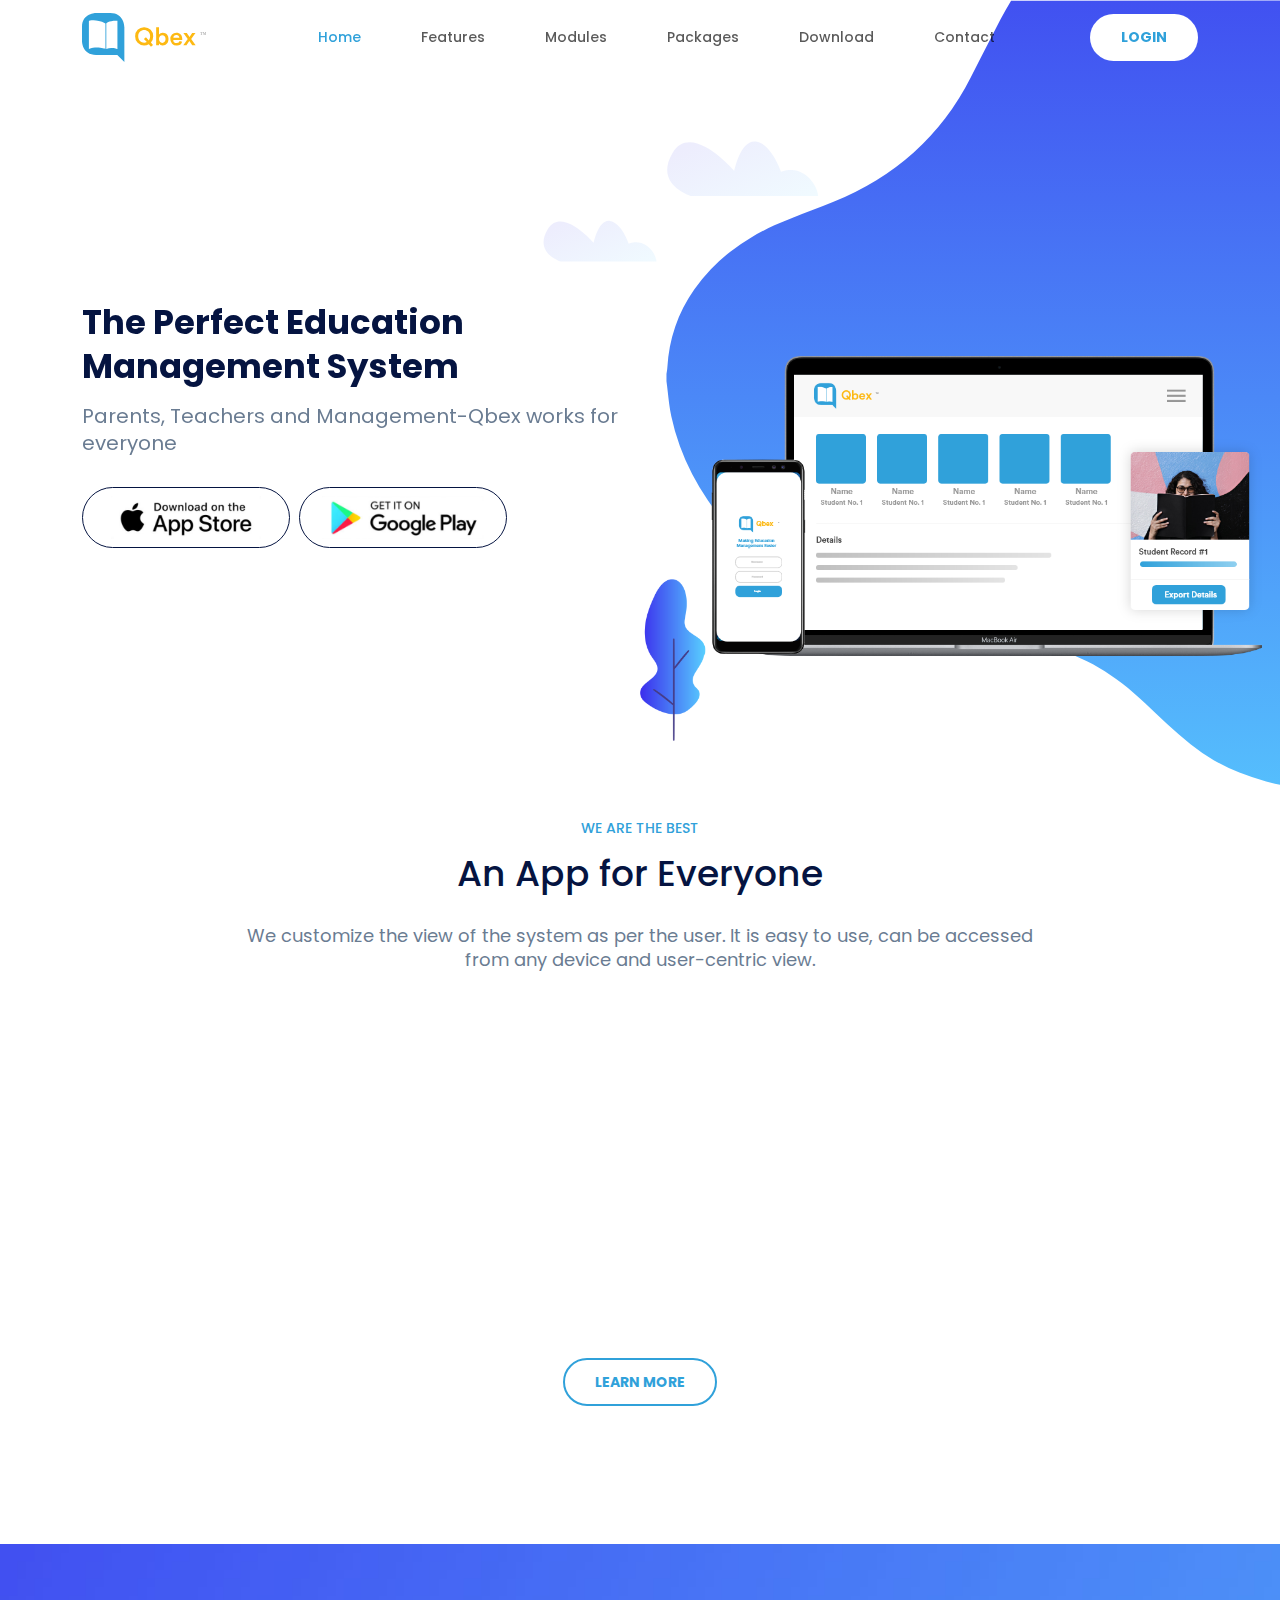
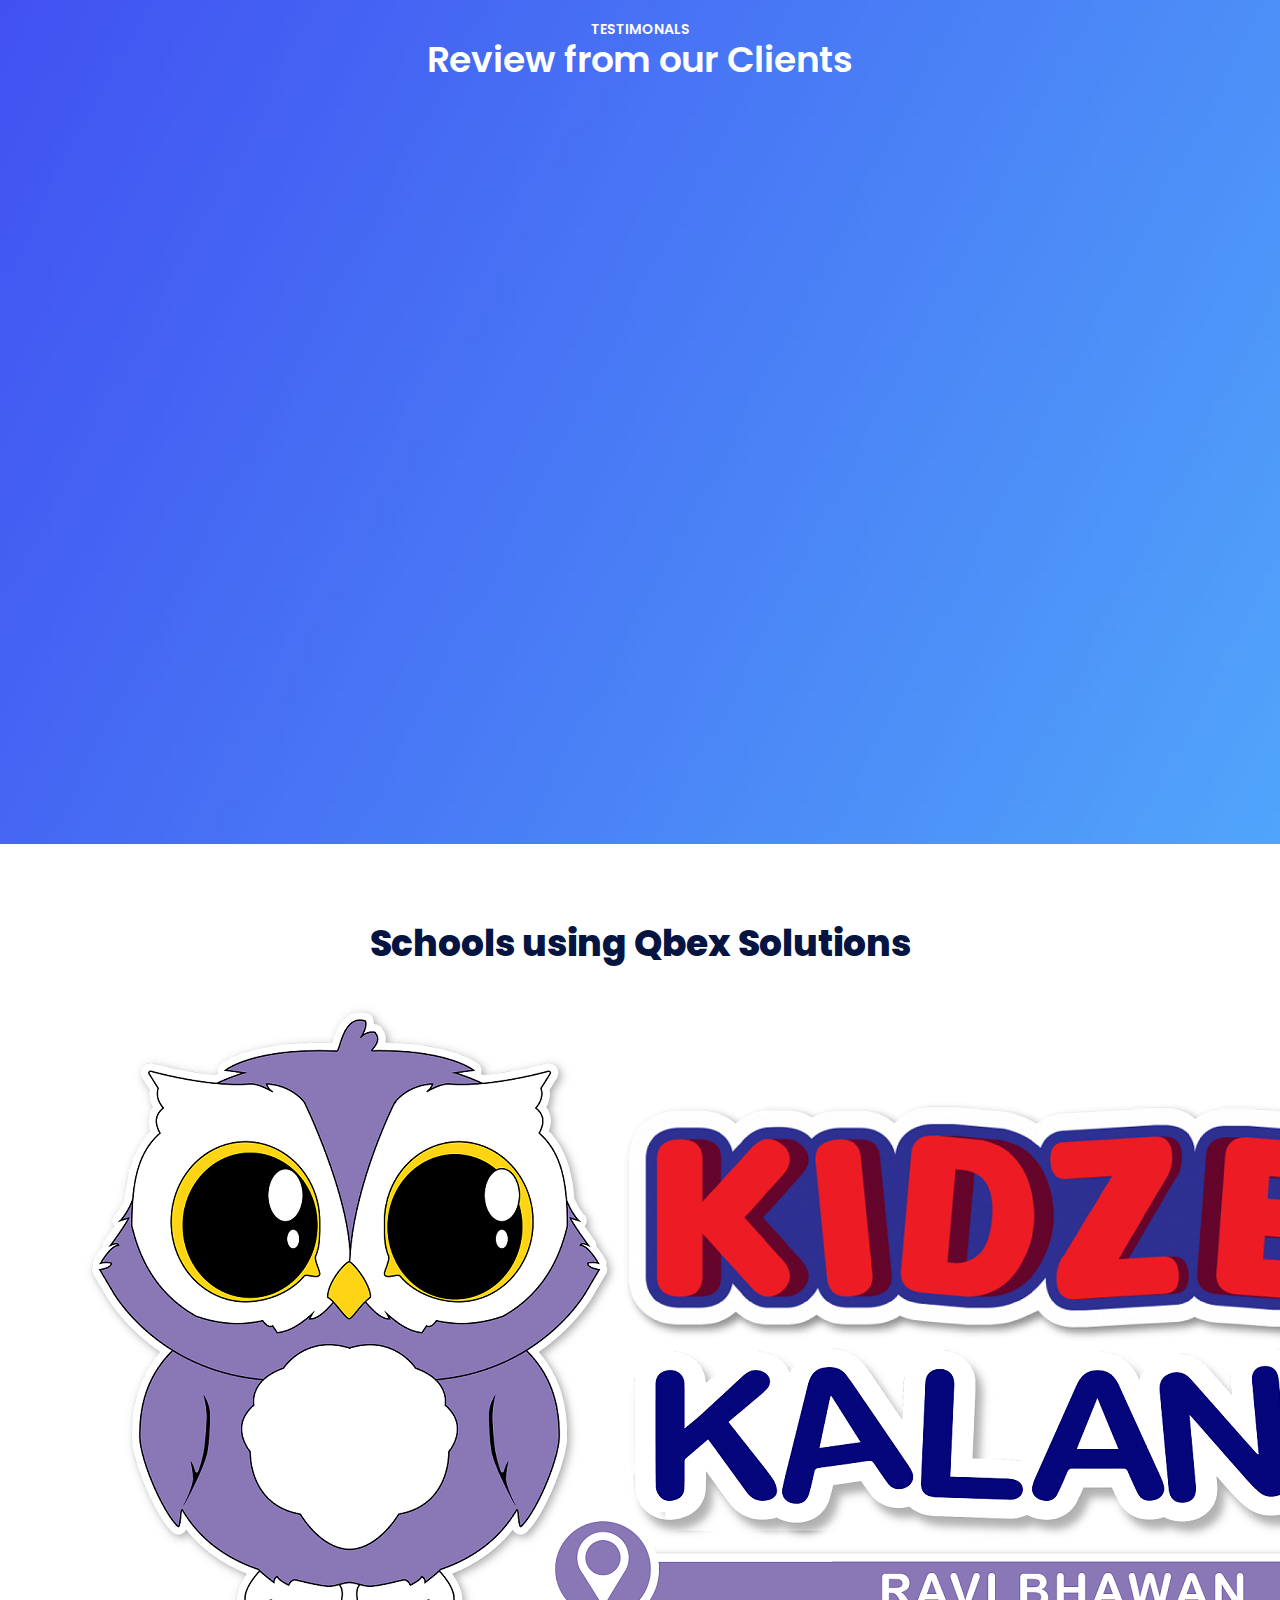
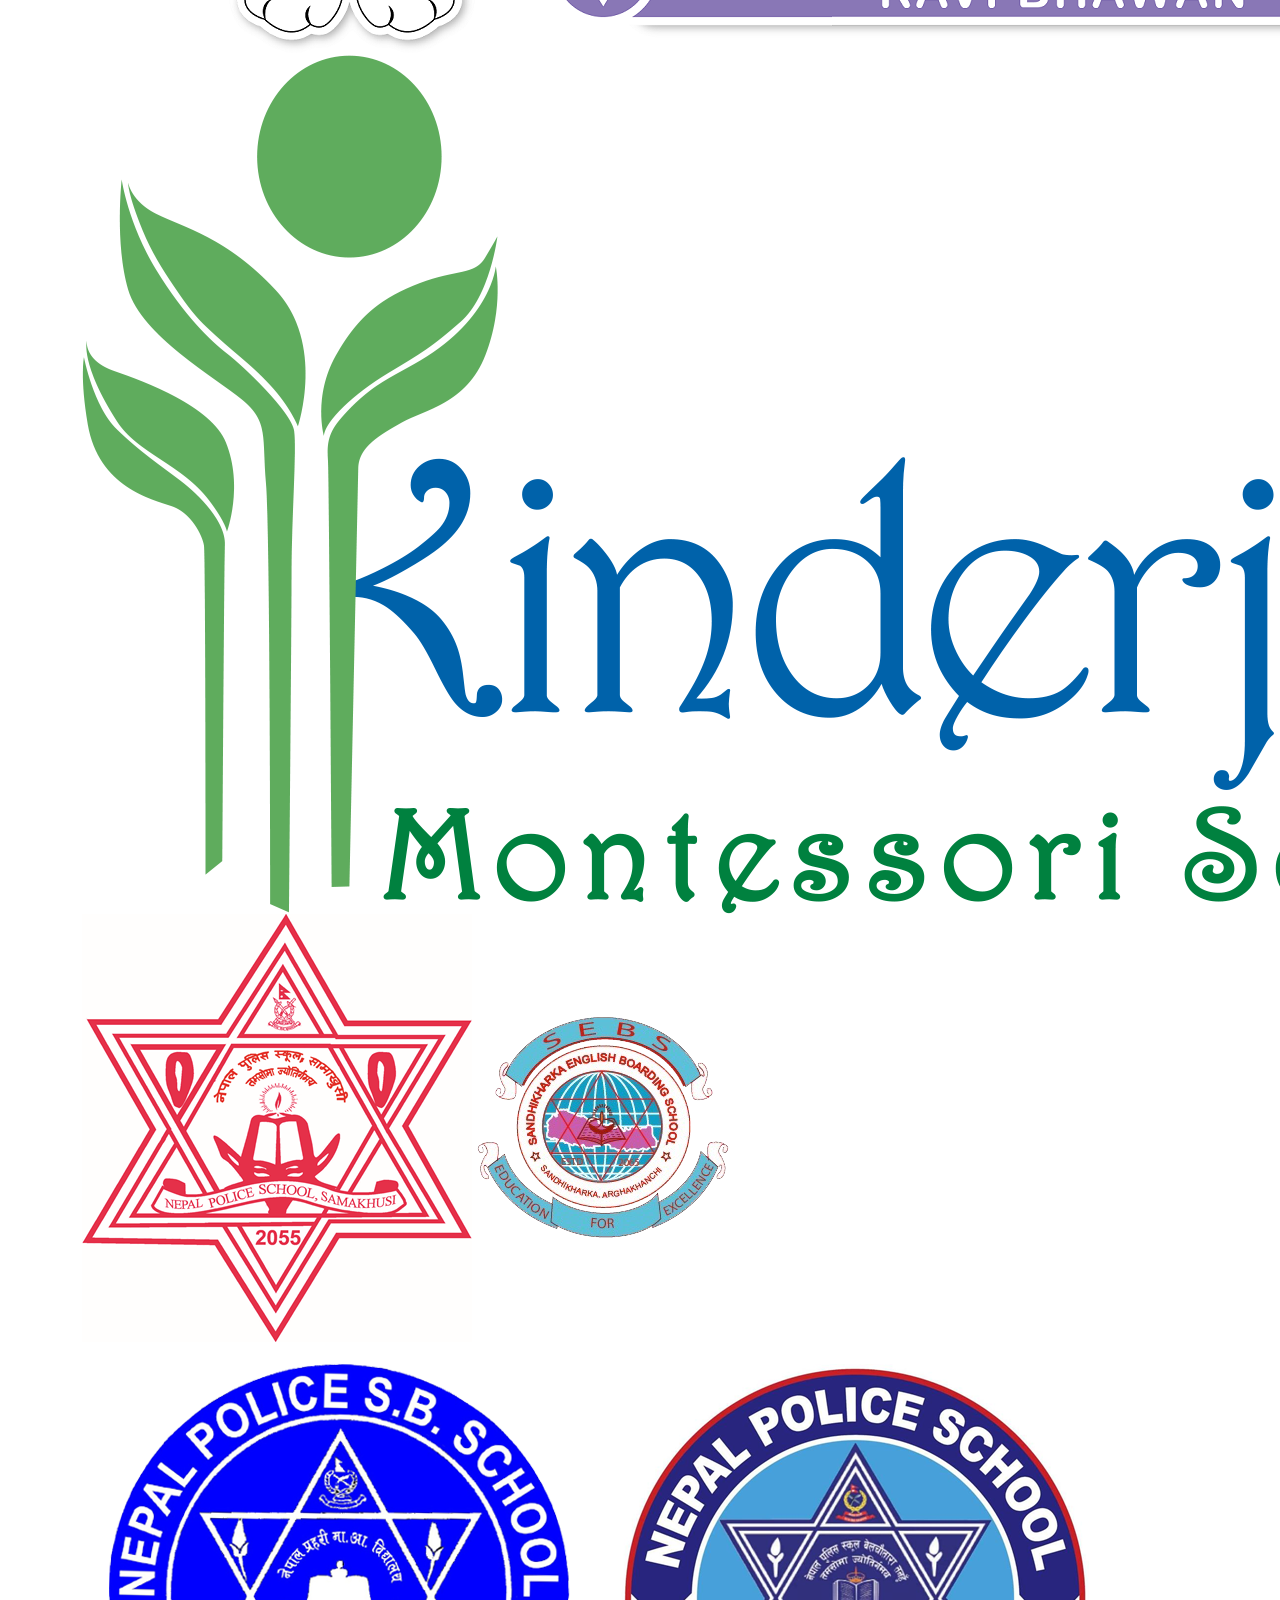
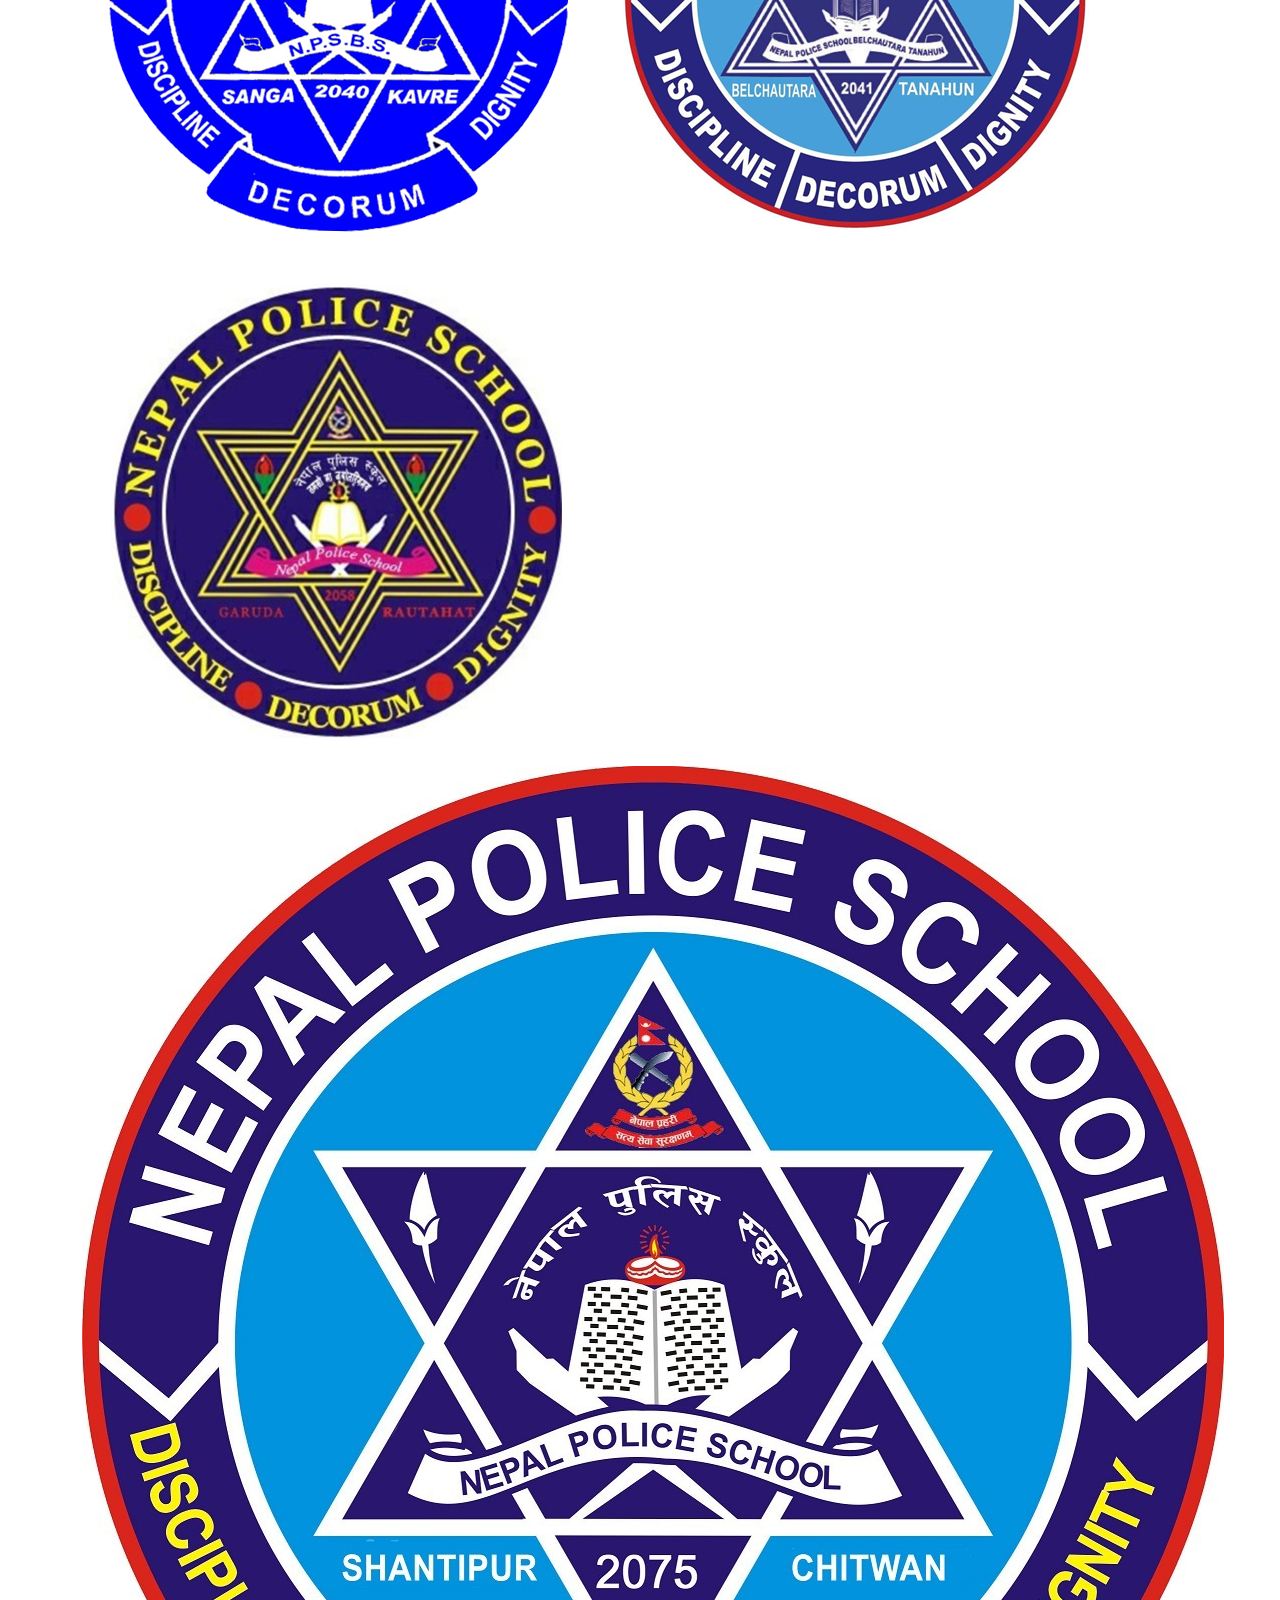
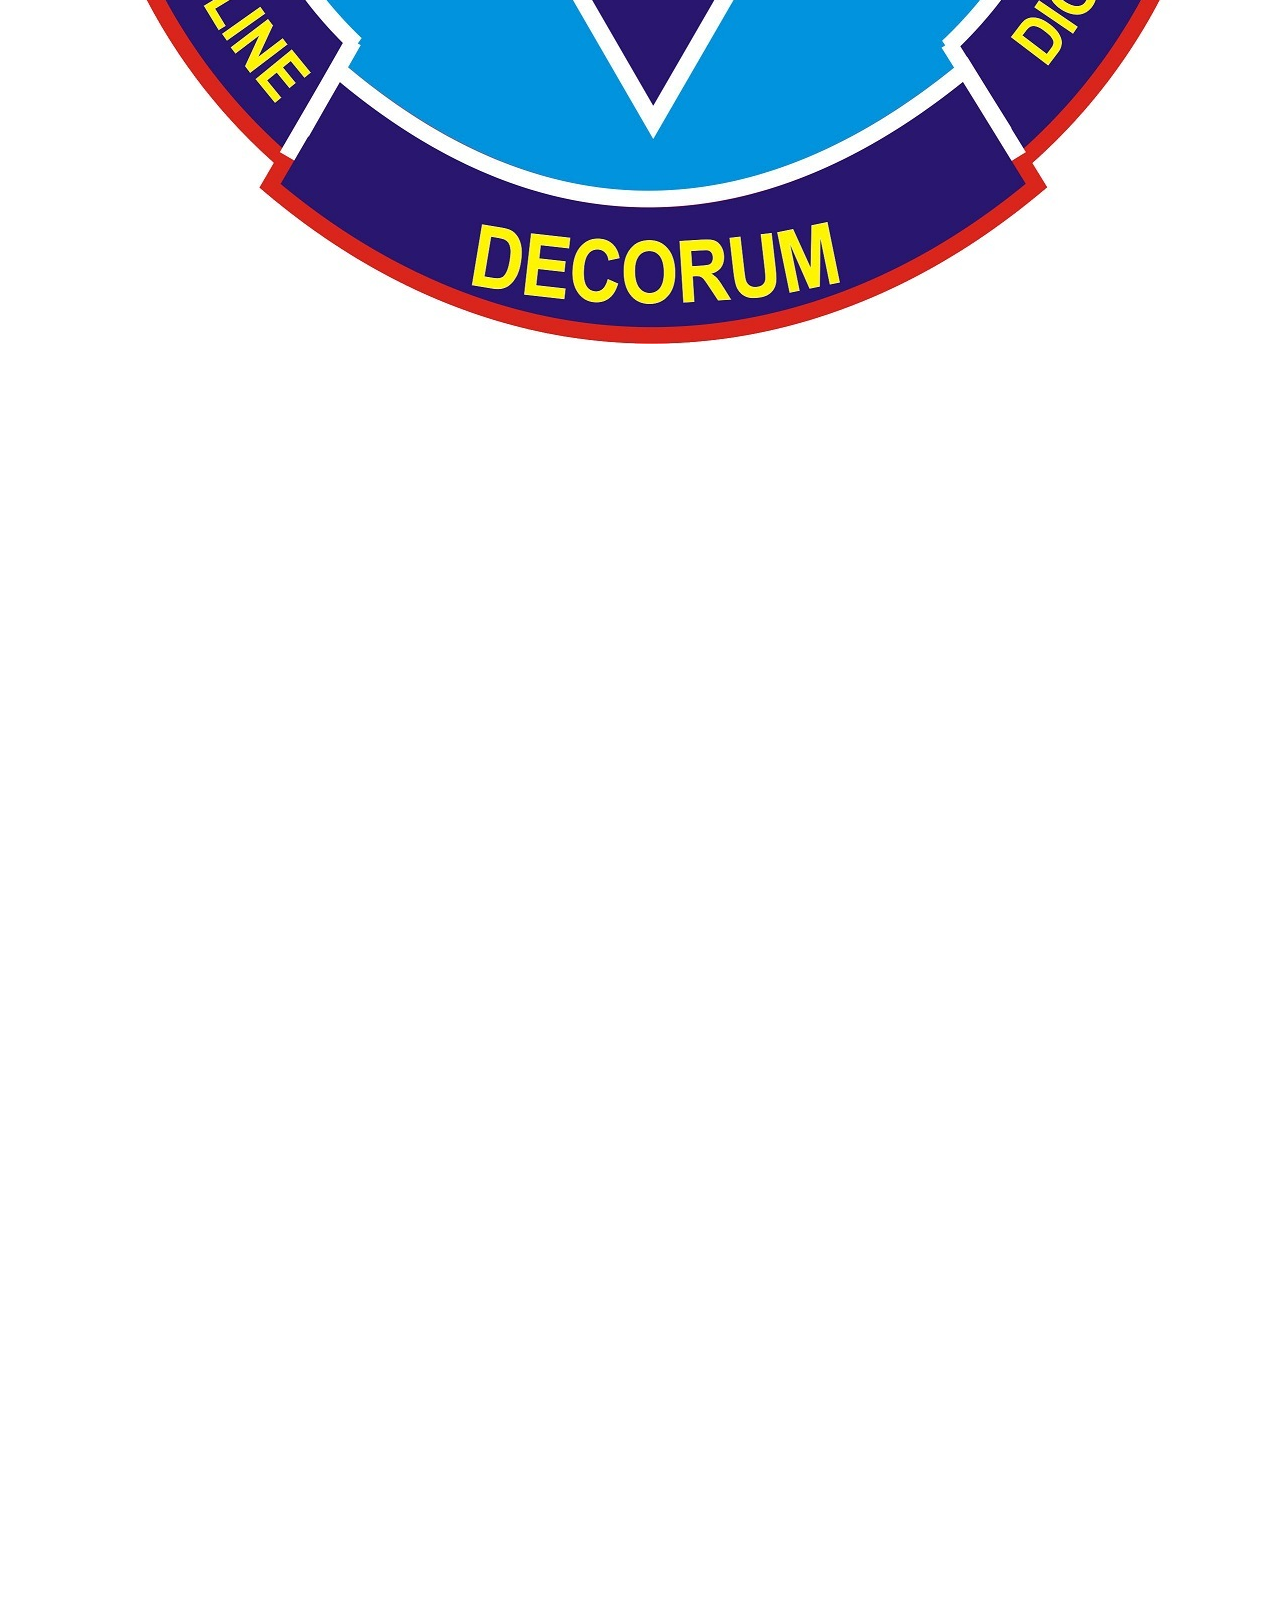
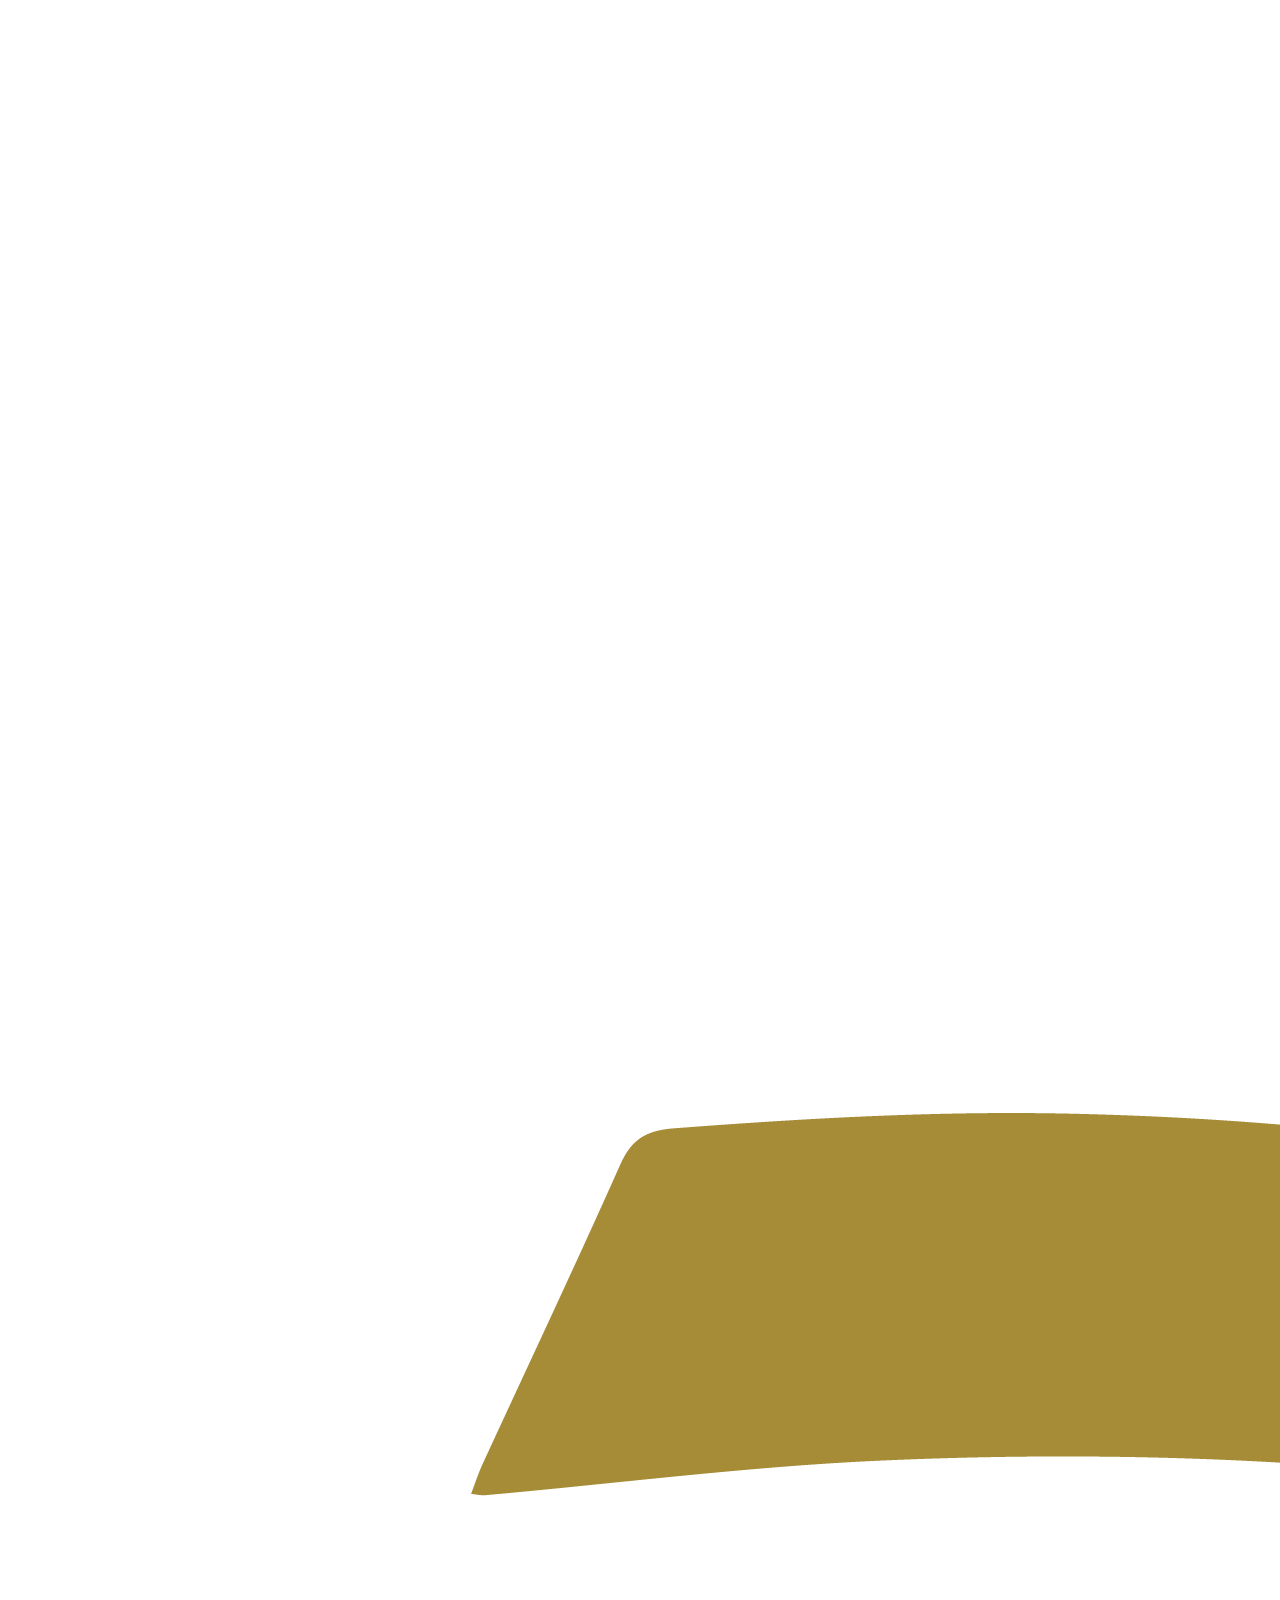
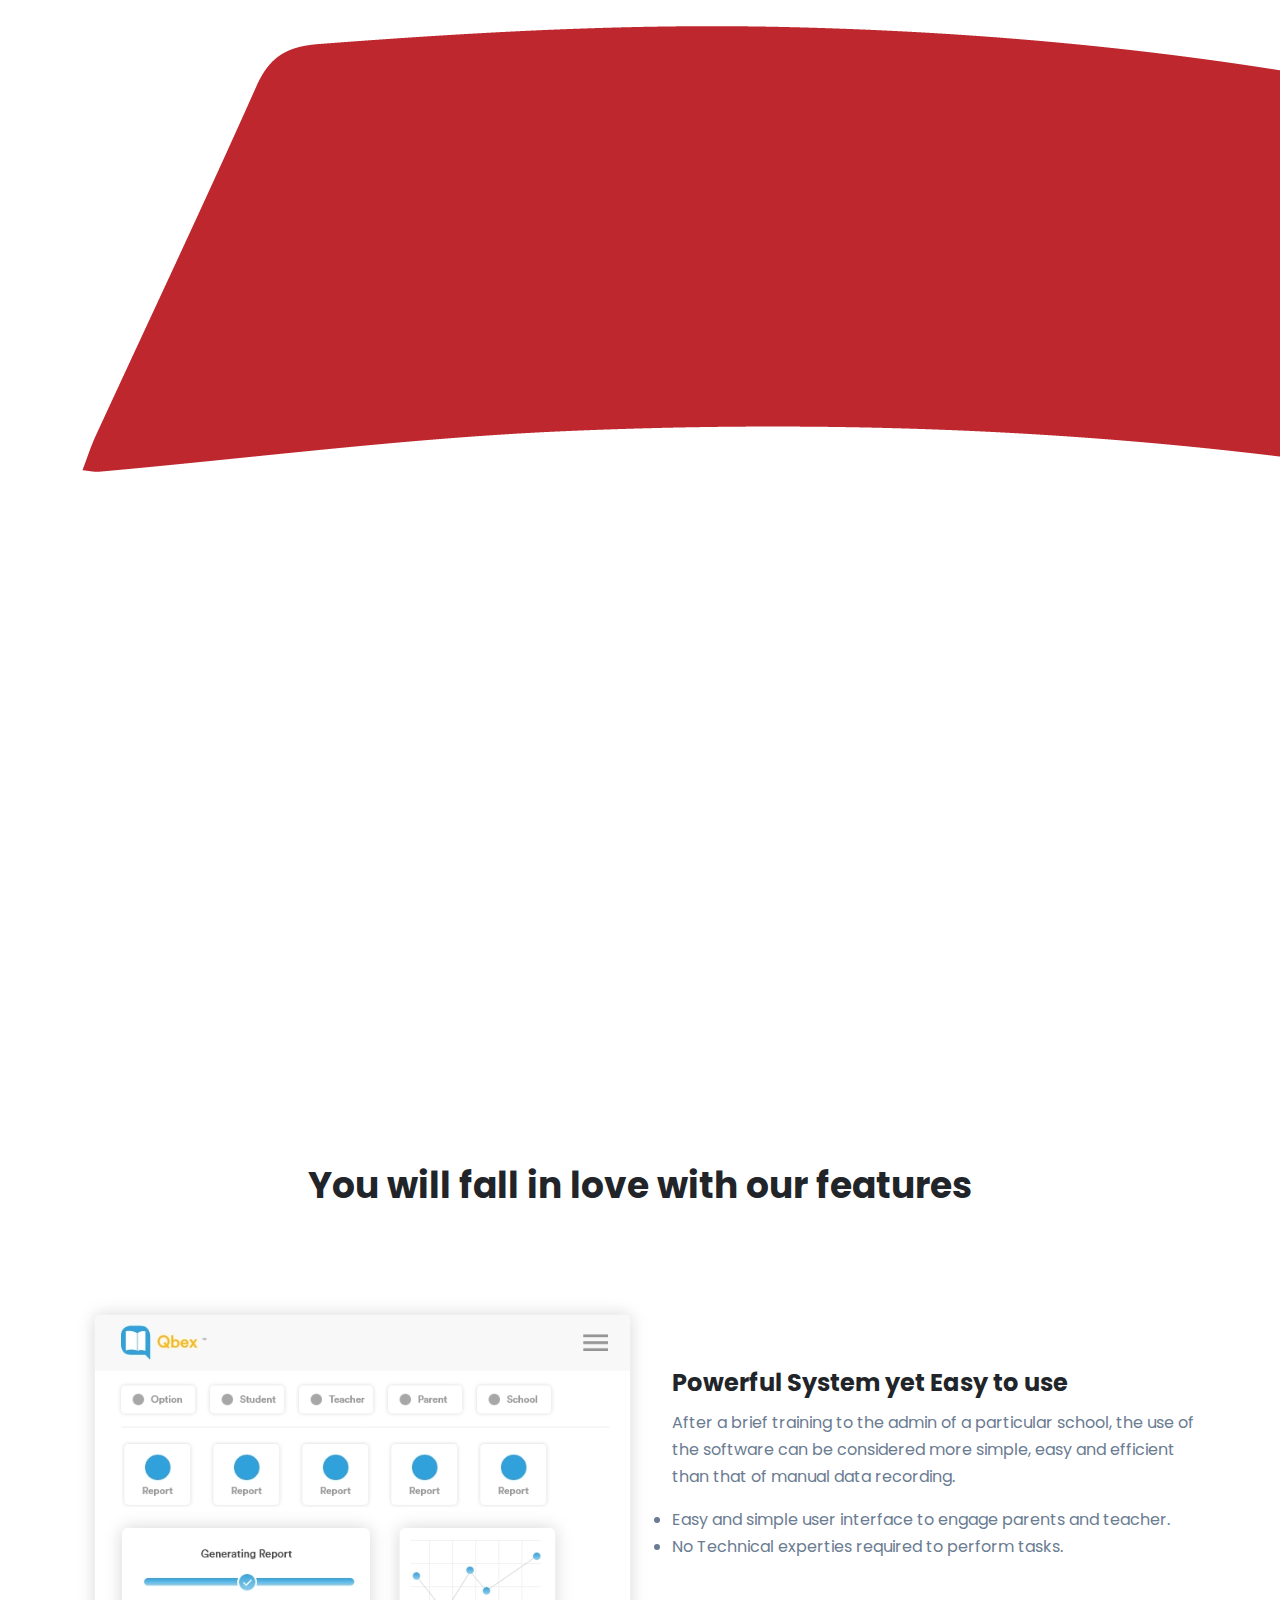
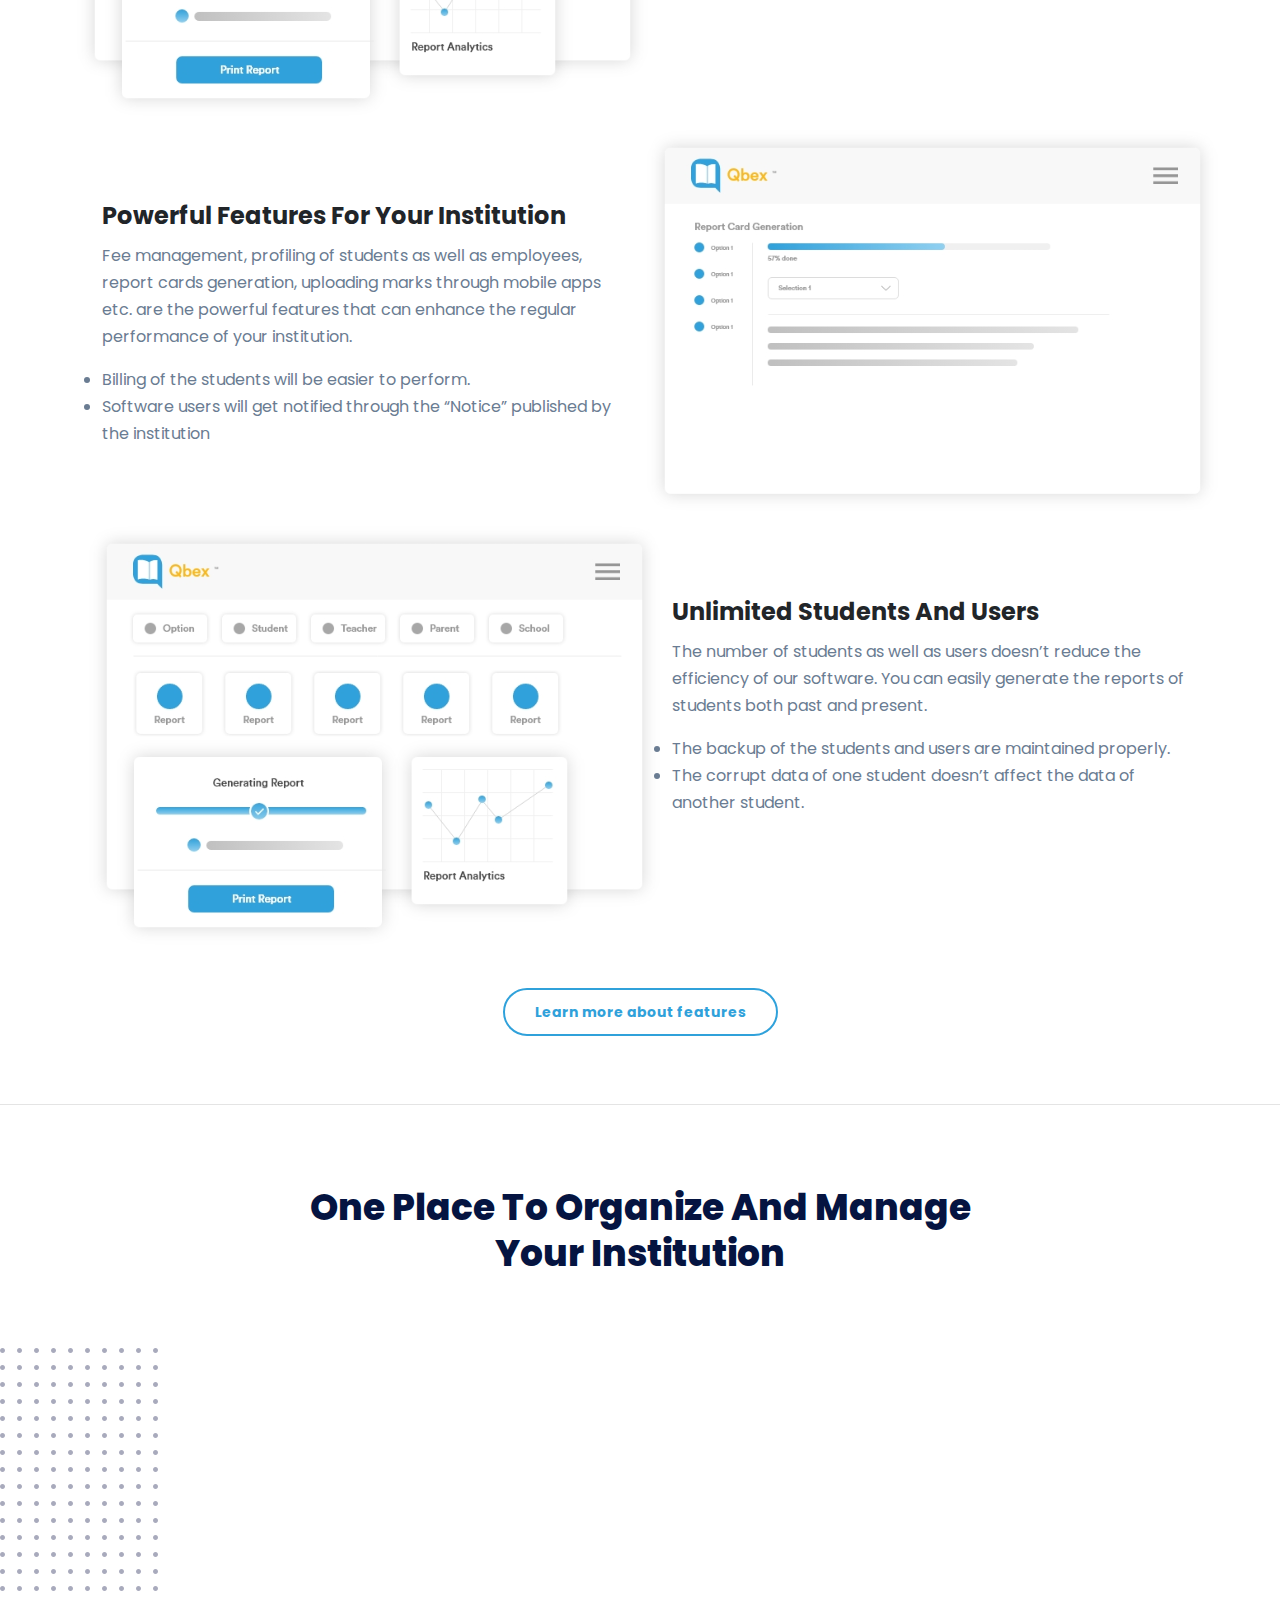
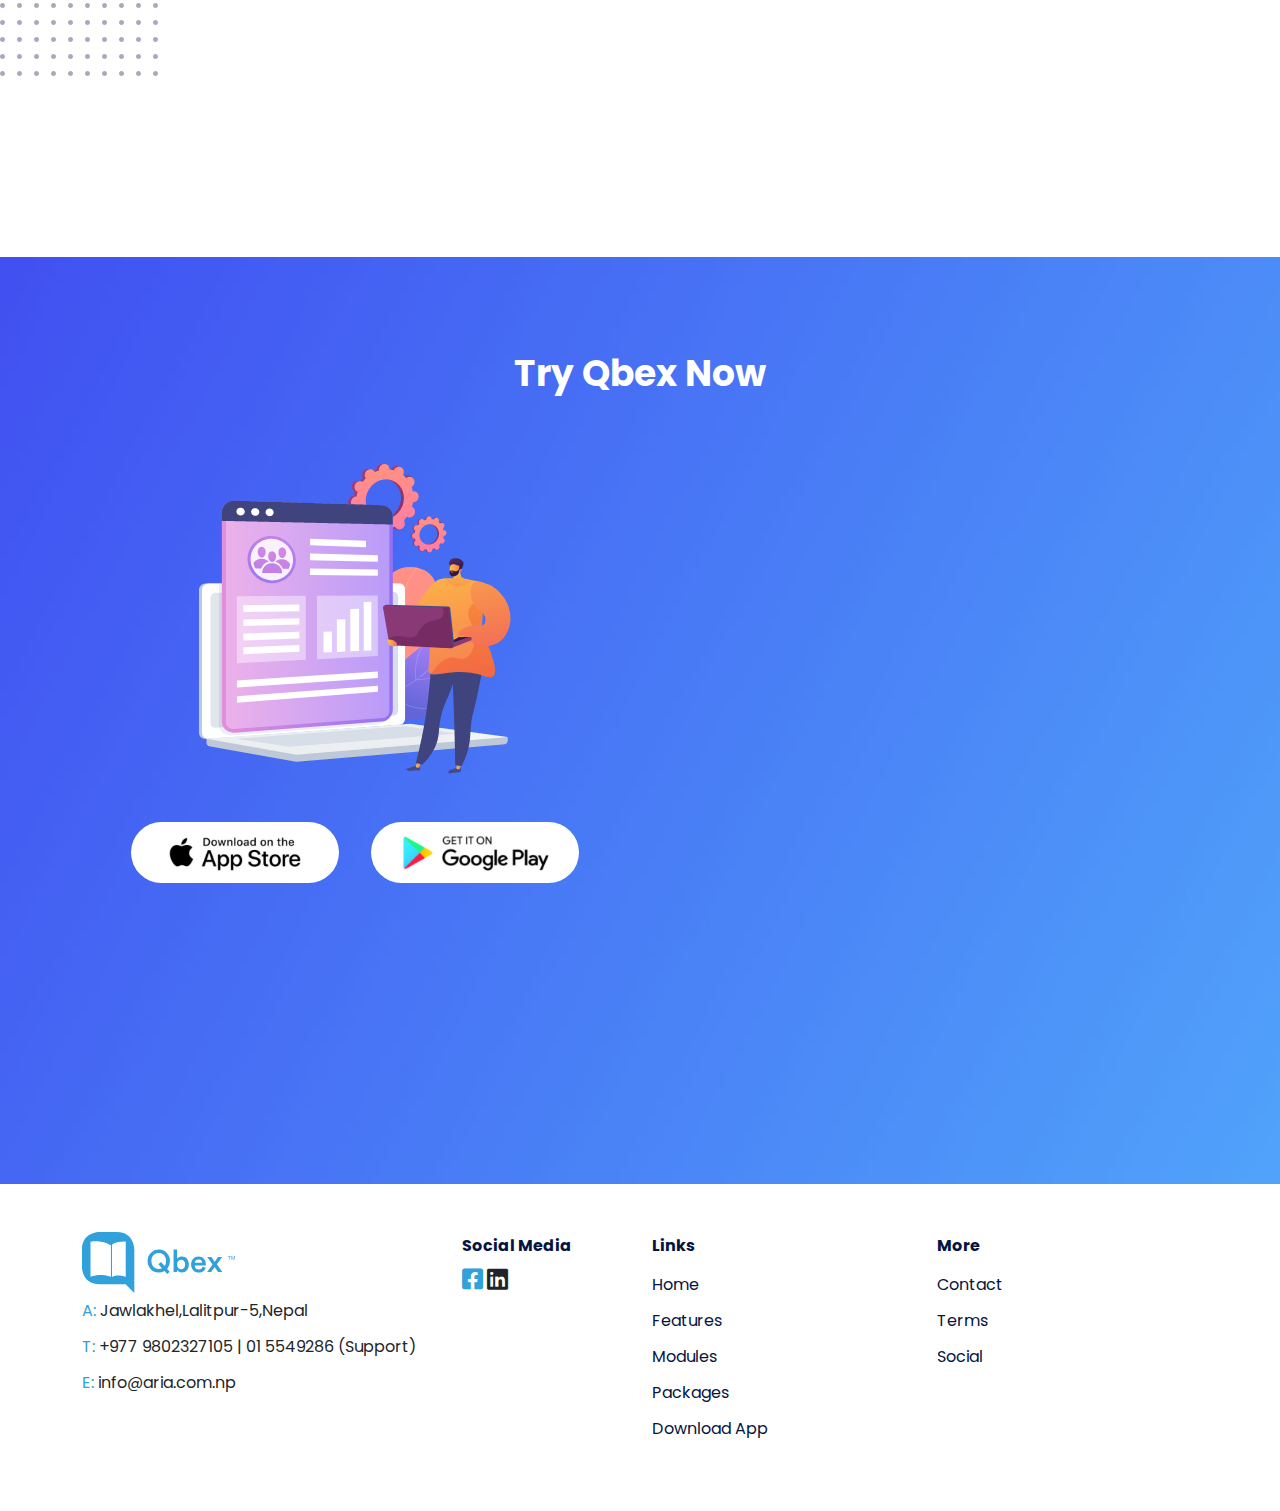
==== index.html @ 569b4ac7 "Update index.html" ====
<!DOCTYPE html>
<html lang="en">
  <head>
    <!-- Required meta tags -->
    <meta charset="utf-8">
    <meta name="viewport" content="width=device-width, initial-scale=1">

    <!-- Bootstrap CSS -->
    <link href="https://cdn.jsdelivr.net/npm/bootstrap@5.1.3/dist/css/bootstrap.min.css" rel="stylesheet">
    <!--font awesome-->
    <link rel="stylesheet" href="https://use.fontawesome.com/releases/v5.15.4/css/all.css">
      <!--carasouel-->
      <link rel="stylesheet" href="https://cdn.boomcdn.com/libs/owl-carousel/2.3.4/assets/owl.carousel.min.css">
      <!--animate.css-->
      <link href="https://unpkg.com/aos@2.3.1/dist/aos.css" rel="stylesheet">
    <!--css link-->
    <link rel="stylesheet" href="css/style.css">
    <link rel="stylesheet" href="css/responsive.css">

    <title>Qbex</title>
  </head>
  <body>
    <nav class="navbar navbar-expand-lg  navbar-light bg-transparent navbar-expand-ms bg-dark">
      <div class="container">
        <a class="navbar-brand" href="index.html"><img src="img/h-logo.svg" alt=""></a>
        <a href="https://qubex.com.np/auth/LogIn" class="bttn btn-link d-block d-lg-none">LOGIN</a>
        <button class="navbar-toggler border-0" type="button" data-bs-toggle="collapse" data-bs-target="#navbarSupportedContent" aria-controls="navbarSupportedContent" aria-expanded="false" aria-label="Toggle navigation">
          <span class="navbar-toggler-icon"></span>
        </button>
        <div class="collapse navbar-collapse" id="navbarSupportedContent">
          <ul class="navbar-nav ms-auto me-auto mb-2 mb-lg-0">                                      
            <li class="nav-item">
              <a class="nav-link active" href="index.html">Home</a>
            </li>
            <li class="nav-item">
              <a class="nav-link" href="features.html">Features</a>
            </li>
            <li class="nav-item">
              <a class="nav-link" href="module.html">Modules</a>
            </li>
            <li class="nav-item">
              <a class="nav-link" href="packages.html">Packages</a>
            </li>
            <li class="nav-item">
              <a class="nav-link" href="download.html">Download</a>
            </li>
            <li class="nav-item">
              <a class="nav-link" href="contact.html">Contact</a>
            </li>

          </ul>
        </div>
        <a href="https://qubex.com.np/auth/LogIn" class="btn btn-link d-none d-lg-block">LOGIN</a>
      </div>
    </nav>   
<!--desktop banner-->
      <section class="bg d-none d-lg-block d-md-block">
        <div class="container">
        <div class="banner-content" data-aos="zoom-out">
          <h3>The Perfect Education
            <br>
            Management System</h3>
           <p>Parents, Teachers and Management-Qbex works for<br> everyone</p> 
        
        <div class="bg-google-icon">
         <div class="row">
           <div class="col-lg-2">
            <a href=""><img src="img/app-store-icon2.png" alt=""></a>
           </div>
           <div class="col-lg-3 text-center">
           <a href="#"> <img src="img/play-store-icon2.png" alt=""></a>
           </div>
         </div>
         
        </div>
        </div>
        <div class="font d-none d-md-block d-lg-block">
          <img src="img/bg-font.png" alt="">
        </div>
        </div>
        </section>  
        <!--mobile banner-->
        <section class="p-bg d-block d-lg-none d-md-none">

            <div class="banner-content">
             <div class="container">
              <h3>The Perfect Education<br>
                Management System</h3>
               <p>Parents, Teachers and Management <br> Qbex works for everyone</p> 
             </div>
            </div>
            <div class="p-font text-center m-auto">
           <div class="container">
            <div class="laptop-font">  <img src="img/p-laptop.png" alt=""></div>
            <div class="play-font">  <img src="img/google.png" alt=""></div>
           </div>
            </div>
       
        </section> 

        <section class="app mt-2">
          <div class="container">
            <div class="description">
              <p class="heading">WE ARE THE BEST</p>
              <h3>An App for Everyone</h3>
              <p>We customize the view of the system as per the user. It is easy to use, can be accessed<br>
                from any device and user-centric view.</p>
        
            </div>
            <div class="services text-align-center">
              <div class="row pb-5">
                <div class="col-lg-3 col-md-3 col-6" data-aos="fade-up"
                data-aos-anchor-placement="center-bottom" data-aos-duration="800">
                  <div class="card border-0">
                    <img src="img/admin.svg" class="card-img-top" alt="..." style="width: 145px;">
                    <div class="card-body">
                      <h3 class="card-heading mb-3">For Admin</h3>
                      <p class="card-text">You will have the overall access and control of the system.</p>
                    </div>
                  </div>
                </div>
                <div class="col-lg-3 col-md-3 col-6" data-aos="fade-up"
                data-aos-anchor-placement="center-bottom"  data-aos-duration="1000">
                  <div class="card border-0">
                    <img src="img/students.svg" class="card-img-top" alt="..." style="width: 145px;">
                    <div class="card-body">
                      <h3 class="card-heading mb-3">For Students & Parents</h3>
                      <p class="card-text">Students can join online classes, receive and submit assignments and even sit in online exams. </p>
                    </div>
                  </div>
                </div>
                <div class="col-lg-3  col-md-3 col-6" data-aos="fade-up"
                data-aos-anchor-placement="center-bottom"  data-aos-duration="1200">
                  <div class="card border-0">
                    <img src="img/management.svg" class="card-img-top" alt="..." style="width: 145px;">
                    <div class="card-body">
                      <h3 class="card-heading mb-3">For Management</h3>
                      <p class="card-text">You will be able to work efficiently in your particular departments'.</p>
                    </div>
                  </div>
                </div>
                <div class="col-lg-3  col-md-3 col-6" data-aos="fade-up"
                data-aos-anchor-placement="center-bottom">
                  <div class="card border-0" data-aos-duration="1400">
                    <img src="img/teachers.svg" class="card-img-top" alt="..." style="width: 145px;">
                    <div class="card-body">
                      <h3 class="card-heading mb-3">For Teachers </h3>
                      <p class="card-text">Teachers can submit self-attendance and keep track of student attendance.</p>
                    </div>
                  </div>
                </div>
        
              </div>
            <div class="services-btn">  
              <a href="module.html" class="bttn btn-link text-align-center">LEARN MORE</a>
            </div>
            </div>
          </div>
        </section>
   <!--desktop-->
     <section class="test d-none d-lg-block">
          <div class="container">
            <div class="monials">
              <p>TESTIMONALS</p>
               <h3>Review from our Clients</h3>
               <div class="row pt-5">
                 <div class="col-lg-6" data-aos="zoom-in"
                 data-aos-offset="300"
                 data-aos-easing="ease-in-sine">
                  <div class="review">
                    <div class="review-content">
                      <div class="review-head">
                        <img src="img/Ellipse 1.png" alt="">
                      </div>
                      <div class="review-body">
                        <div class="review-tittle">Prabin Shrestha</div>
                        <div class="review-sub-tittle">Admin Director, Chanakya College of Management</div>
                        <div class="review-body-content">
                          <p class="p-0">“The Qbex team exhibited professionalism throughout the software package development and implementation period. They communicated regularly and understood our requirements exceptionally well. Even during the difficult lockdown period, we received excellent remote support to deploy the system. What amazed me was the work ethics of the team to deliver quality work with attention to details while remaining within a tight deadline. Choosing Qbex was a wise decision for us as digitalization has visibly improved our operational efficiency and effectiveness.”</p>
                        </div>
                      </div>
                    </div>
                  </div>
                 </div>
                 <div class="col-lg-6"data-aos="zoom-in"
                 data-aos-offset="300"
                 data-aos-easing="ease-in-sine">
                  <div class="review">
                    <div class="review-content">
                      <div class="review-head">
                        <img src="img/Ellipse 2.png" alt="">
                      </div>
                      <div class="review-body">
                        <div class="review-tittle">Sundar Budathoki</div>
                        <div class="review-sub-tittle">Nepal Police School Chitwan</div>
                        <div class="review-body-content">
                          <p class="p-0">“The Software makes the overall performance of the school run smoothly especially dealing with the finance related transactions with the help of regular support staff. Multi processes can be carried out at the same time with ease and the security & back up of the information makes it more reliable. The thing that I like the most about Qbex is the speed and accuracy of report cards that it generates. We always receive excellent support from the Qbex team, especially during report card preparation and distribution. It saves our teachers a lot of time and effort.”</p>
                        </div>
                      </div>
                    </div>
                  </div>
                 </div>
               </div>
            </div>
          </div>
        </section>
         <!--mobile-->
       <section class="test d-block d-lg-none">
         <div class="container">
           <div class="monials">
             <p>TESTIMONALS</p>
             <h3>Review from our Clients</h3>
             <div id="carouselExampleFade" class="carousel slide carousel-fade" data-bs-ride="carousel">
              <div class="carousel-inner">
                <div class="carousel-item active">
                  <div class="review">
                    <div class="review-content">
                      <div class="review-head">
                        <img src="img/Ellipse 1.png" alt="">
                      </div>
                      <div class="review-body">
                        <div class="review-tittle">Prabin Shrestha</div>
                        <div class="review-sub-tittle">Admin Director, Chanakya College of Management</div>
                        <div class="review-body-content">
                          <p class="p-0">“The Qbex team exhibited professionalism throughout the software package development and implementation period. They communicated regularly and understood our requirements exceptionally well. Even during the difficult lockdown period, we received excellent remote support to deploy the system.
                            What amazed me was the work ethics of the team to deliver quality work with attention to details while remaining within a tight deadline. Choosing Qbex was a wise decision for us as digitalization has visibly improved our operational efficiency and effectiveness.”</p>
                        </div>
                      </div>
                    </div>
                  </div>
                </div>
                <div class="carousel-item">
                  <div class="review">
                    <div class="review-content">
                      <div class="review-head">
                        <img src="img/Ellipse 2.png" alt="">
                      </div>
                      <div class="review-body">
                        <div class="review-tittle">Sundar Budathoki</div>
                        <div class="review-sub-tittle">Spring Hill English Boarding School</div>
                        <div class="review-body-content">
                          <p class="p-0">“The Software makes the overall performance of the school run smoothly especially dealing with the finance related transactions with the help of regular support staff. Multi processes can be carried out at the same time with ease and the security & back up of the information makes it more reliable. The thing that I like the most about Qbex is the speed and accuracy of report cards that it generates. We always receive excellent support from the Qbex team, especially during report card preparation and distribution. It saves our teachers a lot of time and effort.”</p>
                        </div>
                      </div>
                    </div>
                  </div>
                </div>
                
              </div>
            </div>
           </div>
         </div>
       </section>
        <section class="school pb-5">
          <div class="container">
            <h3 class="text-center">Schools using Qbex Solutions</h3>

              <div class="owl-carousel owl-theme">
       <img src="img/kidzee.png" alt="">
             <img src="img/Kinderjoy.png" alt="">
           <img src="img/Samakhusi.png" alt="">
          <img src="img/Sandikharka.png" alt="">
        <img src="img/nps sanga kavre.png" alt="">
            <img src="img/nps tanahun.png" alt="">
            <img src="img/npsGaruda.png" alt="">
            <img src="img/Chitwan.jpg" alt="">
            <img src="img/Chanakya Educators.png" alt="">
            <img src="img/Springhill.jpg" alt="">
             <img src="img/TriStar.png" alt="">   
            </div>
            </div>
           
          </div>
        </section>


     <section class="features pt-lg-5 pt-sm-0">
          <h3>You will fall in love with our features</h3>  
        
        <div class="system">
          <div class="rightimg d-none d-xxl-block d-lg-none d-md-block">
            <img src="img/dot-rec.png" alt="">
          </div>
        <div class="container">
       
       <!--1st row-->
    <div class="row firstr">
            <div class="col-12 col-lg-6 row1 ps-0 pe-0"> <img src="img/dash.png" alt="_"></div>
            <div class="col-12 col-lg-6 pt-sm-0">
              <div class="use ">
                <h3>Powerful System yet Easy to use</h3>
                <p>After a brief training to the admin of a particular school, the use of the software can be considered more simple, easy and efficient than that of manual data recording.</p>
                <ul>
              <li> Easy and simple user interface to engage parents and teacher.</li>
               <li> No Technical experties required to perform tasks.</li>
                </ul>
              </div>
            </div>
          </div>  
            <!--2nd row-->
    <div class="row flex-column-reverse flex-sm-row secr">
            <div class="col-12 col-lg-6">
              <div class="use">
                <h3>Powerful Features For Your Institution</h3>
                <p>Fee management, profiling of students as well as employees, report cards generation, uploading marks through mobile apps etc. are the powerful features that can enhance the regular performance of your institution.</p>
                <ul>
                  <li> Billing of the students will be easier to perform.</li>
                  <li> Software users will get notified through the “Notice” published by the institution</li>
                </ul>
              </div>
            </div>
            <div class="col-12 col-lg-6 ps-0 pe-0 row2"> 
              <img src="img/report.png" alt="_">
            </div>
          </div>
      <!--3rd row-->

      <div class="row thirdr pb-5">
            <div class="col-12 col-lg-6"> 
              <img src="img/option.png" alt="_">
            </div>
            <div class="col-12 col-lg-6">
              <div class="use">
                <h3>Unlimited Students And Users</h3>
                <p>The number of students as well as users doesn’t reduce the efficiency of our software. You can easily generate the reports of students both past and present.</p>
                <ul>
                  <li> The backup of the students and users are maintained properly.</li>
                  <li> The corrupt data of one student doesn’t affect the data of another student.</li>
                </ul>
              </div>
            </div>
          </div> 
          <!--bttn-->
     <a href="features.html" class="bttn btn-link text-center ">Learn more about features</a>
        </div>
        </div>
 
    </section>

    <section class="divider d-none d-lg-block d-md-block"></section>


        <section class="institution">
          <div class="container">
             <div class="instittution-heading text-center d-none d-lg-block d-md-block">
               <h3>One Place To Organize And Manage<br>
                Your Institution</h3>
             </div>
            <div class="row  text-center">
              <div class=" col-6 col-lg-3 col-md-3"data-aos="fade-up" data-aos-duration="500">
                <div class="head">
                <img src="img/analytical.png" alt="">
                </div>
                <div class="bod">
                <p>Analytical Report <br>
                  Generation</p>
                </div>
              </div>
              <div class="col-6 col-lg-3 col-md-3"data-aos="fade-up" data-aos-duration="500">
              <div class="head">
              <img src="img/stu2.png" alt="">
              </div>
              <div class="bod">
              <p>Student Management
               <br> System</p>
              </div>
              </div>
              <div class="col-6 col-lg-3 col-md-3"data-aos="fade-up" data-aos-duration="500">
            <div class="head">
            <img src="img/fee2.png" alt="">
            </div>
            <div class="bod">
            <p>Fee Management
            <br>
            System</p>
            </div>
              </div>
              <div class="col-6 col-lg-3 col-md-3"data-aos="fade-up" data-aos-duration="500">
          <div class="head">
          <img src="img/employee2.png" alt="">
          </div>
          <div class="bod">
          <p>Employee Management
           <br>
           System </p>
          </div>
              </div>
              <div class="col-6 col-lg-3 col-md-3"data-aos="fade-up" data-aos-duration="250">
                <div class="head">
                <img src="img/branch2.png" alt="">
                </div>
                <div class="bod">
                <p>Multi Branch <br>
                 Solution</p>
                </div>
              </div>
              <div class="col-6 col-lg-3 col-md-3"data-aos="fade-up"  data-aos-duration="250">
              <div class="head">
              <img src="img/finger2.png" alt="">
              </div>
              <div class="bod">
              <p>Biometric
               <br>Integration</p>
              </div>
              </div>
              <div class="col-6 col-lg-3 col-md-3"data-aos="fade-up" data-aos-duration="250">
            <div class="head">
            <img src="img/secure2.png" alt="">
            </div>
            <div class="bod">
            <p>100%
            <br>
           Secure</p>
            </div>
              </div>
              <div class="col-6 col-lg-3 col-md-3"data-aos="fade-up"  data-aos-duration="50">
          <div class="head">
          <img src="img/sms2.png" alt="">
          </div>
          <div class="bod">
          <p>SMS
           <br>
           Support</p>
          </div>
              </div>
          
            </div>
          </div>
          <div class="leftimg d-none d-lg-block">
            <img src="img/dot-rec.png" alt="">
          </div>
        </section>

        <section class="try text-center">
          <div class="container">
            <h3>Try Qbex Now</h3>
            <div class="row align-center">
              <div class="col-lg-6 d-none d-lg-block d-md-bolck">
                <div class="analyse-img">
                  <img src="img/analyse.png" alt="">
                </div>
                <div class="row pt-5">
                  <div class="col-lg-6 text-end ps-0 pe-3"><a href="#"><img src="img/app-store-icon.png" alt=""></a></div>
                  <div class="col-lg-6  text-start ps-3 pe-0"><a href="#"><img src="img/play-store-icon.png" alt=""></a></div>
                </div>

              </div>  
              <div class="col-lg-6">
                <div class="row">
                  <div class="col-6 col-lg-6" data-aos="zoom-in">
                    <div class="try-content">
                      <div class="try-head">
                        <img src="img/res.png" alt="">
                      </div>
                      <div class="try-body">
                        <p>Request
                          <br>Information
                        </p>
                      </div>
                    </div>
                  </div>
                  <div class="col-6 col-lg-6" data-aos="zoom-in">
                    <div class="try-content">
                      <div class="try-head">
                        <img src="img/call.png   " alt="">
                      </div>
                      <div class="try-body">
                        <p>Call for 
                          <br>Demo
                        </p>
                      </div>
                    </div>
                  </div>
                  <div class="col-6 col-lg-6" data-aos="zoom-in">
                    <div class="try-content">
                      <div class="try-head">
                        <img src="img/mail.png   " alt="">
                      </div>
                      <div class="try-body">
                        <p>Confirmation
                        
                        </p>
                      </div>
                    </div>
                  </div>
                  <div class="col-6 col-lg-6" data-aos="zoom-in">
                    <div class="try-content">
                      <div class="try-head">
                        <img src="img/rocl.png   " alt="">
                      </div>
                      <div class="try-body">
                        <p>Ready to
                          <br>use
                        </p>
                      </div>
                    </div>
                  </div>
                </div>
              </div>
            </div>
          </div>
        </section>
        <footer>
           <div class="container">
             <div class="row text-left pt-5 pb-5">
               <div class="col-lg-4 pb-3">
                 <img src="img/f-logo.svg" alt="">
                 <div class="bex">
                   <ul>
                     <li><span>A:</span> Jawlakhel,Lalitpur-5,Nepal</li>
                     <li><span>T:</span> +977 9802327105 | 01 5549286 (Support)</li>
                     <li><span>E:</span> info@aria.com.np</li>
                   </ul>
                 </div>
               </div>
               <div class="col-lg-2 pb-3">
                 <h4>Social Media</h4>
                 <div class="icon">
                   <ul>
                     <li><i class="fab fa-facebook-square"></i></li>
                     <li><i class="fab fa-linkedin"></i></li>
                  </ul>
                 </div>
               </div>
               <div class="col-6 col-lg-3">
                <h4>Links</h4>
                <div class="link">
                 <ul>
                   <li><a href="#">Home</a></li>
                   <li><a href="#">Features</a></li>
                   <li><a href="#">Modules</a></li>
                   <li><a href="#">Packages</a></li>
                   <li><a href="#">Download App</a></li>
                 </ul>
                </div>
               </div>
               <div class="col-6 col-lg-3">
                 <h4>More</h4>
                 <div class="more">
                   <ul>
                     <li><a href="">Contact</a></li>
                     <li><a href="">Terms</a></li>
                     <li><a href="">Social</a></li>
                   </ul>
                 </div>
               </div>
             </div>
           </div>
        </footer>
          <!-- Option 1: Bootstrap Bundle with Popper -->
      <script src="https://cdn.jsdelivr.net/npm/bootstrap@5.1.3/dist/js/bootstrap.bundle.min.js"></script>
    <!--carasouel js-->
    <script src="https://code.jquery.com/jquery-3.6.0.min.js"></script>
    <script src="https://cdn.boomcdn.com/libs/owl-carousel/2.3.4/owl.carousel.min.js"></script>
    <script src="https://unpkg.com/aos@2.3.1/dist/aos.js"></script>
    <script>
      AOS.init({
        offset:400,
       
      }
      );
    </script>
    <script type="text/javascript" src="js/style.js"></script>

 
  </body>
</html>
---- css/style.css ----
@import url("https://fonts.googleapis.com/css2?family=Poppins:wght@100;200;300;400;500;600;700;800;900&display=swap");
:root {
  --brand:#30A1DA;
  --c:#6A7C92;
  --b:#051441;
}

* {
  margin: 0;
  padding: 0;
  -webkit-box-sizing: border-box;
          box-sizing: border-box;
}

body {
  font-family: 'Poppins', sans-serif;
}

.container {
  width: 1140px;
  margin: auto;
}

ul {
  padding-left: 0;
}

ul li {
  list-style: none;
}

a {
  text-decoration: none;
}

.btn {
  background-color: #ffffff;
  border-radius: 25px;
  padding: 12px 30px;
  -webkit-transition: -webkit-transform s;
  transition: -webkit-transform s;
  transition: transform s;
  transition: transform s, -webkit-transform s;
}

.btn:hover {
  -webkit-transform: scale(1.25);
          transform: scale(1.25);
}

.bttn {
  background-color: #ffffff;
  border-radius: 25px;
  padding: 12px 30px;
  border: 2px solid var(--brand);
}

.btn-link {
  color: var(--brand);
  text-decoration: none;
  font-size: 14px;
  font-weight: 700;
}

.navbar {
  width: 100%;
  position: absolute;
  z-index: 1;
}

.navbar .navbar-nav {
  font-size: 14px;
  font-weight: 500;
}

.navbar .navbar-nav .nav-link.active {
  color: var(--brand);
}

.navbar .navbar-nav .nav-link {
  padding: 15px 30px;
}

.navbar .navbar-nav .nav-link:hover {
  color: var(--brand);
}

.navbar-toggler:focus {
  -webkit-box-shadow: 0 0 0;
          box-shadow: 0 0 0;
}

.navbar-toggler-icon {
  display: inline-block;
  width: 2.5em;
  height: 1.5em;
  vertical-align: middle;
  background-repeat: no-repeat;
  background-position: center;
  background-size: 100%;
}

header .navbar {
  width: 100%;
  position: absolute;
  z-index: 1;
}

header .navbar .navbar-nav {
  font-size: 14px;
  font-weight: 500;
}

header .navbar .navbar-nav .nav-link.active {
  color: #fdb912;
}

header .navbar .navbar-nav .nav-link {
  padding: 15px 30px;
  color: #ffffff;
}

header .navbar .navbar-nav .nav-link:hover {
  color: #fdb912;
}

header .navbar-toggler:focus {
  -webkit-box-shadow: 0 0 0;
          box-shadow: 0 0 0;
}

header .navbar-toggler-icon {
  display: inline-block;
  width: 2.5em;
  height: 1.5em;
  vertical-align: middle;
  background-repeat: no-repeat;
  background-position: center;
  background-size: 100%;
}

.bg {
  width: 100%;
  background-image: url("../img/banner-bg.svg");
  height: 90vh;
  background-size: cover;
  background-repeat: no-repeat;
  background-position: center;
  position: relative;
}

.bg .banner-content {
  padding-top: 300px;
}

.bg .banner-content h3 {
  font-size: 34px;
  font-weight: 700;
  line-height: 44px;
  margin-bottom: 15px;
  color: var(--b);
}

.bg .banner-content p {
  font-size: 20px;
  line-height: 27px;
  margin-bottom: 30px;
  color: var(--c);
}

.bg .font {
  position: absolute;
  left: 50%;
  top: 44%;
}

.p-bg .banner-content {
  padding-top: 110px;
}

.p-bg .banner-content h3 {
  font-size: 28px;
  font-weight: 800;
  line-height: 40px;
}

.p-bg .banner-content p {
  font-size: 16px;
  line-height: 27px;
  font-weight: normal;
  color: var(--c);
}

.p-bg .p-font {
  width: 100%;
  background-image: url("../img/mobile-banner.svg");
  height: 55vh;
  background-size: cover;
  background-repeat: no-repeat;
  background-position: center;
}

.p-bg .p-font .laptop-font {
  width: 300px;
}

.p-bg .p-font .laptop-font img {
  width: 100%;
  padding-top: 65px;
}

.p-bg .p-font .play-font {
  padding-top: 45px;
}

.app {
  text-align: center;
}

.app .heading {
  font-size: 14px;
  color: #30A1DA;
  font-weight: 500;
  line-height: 21px;
  margin-bottom: 15px;
}

.app h3 {
  font-size: 36px;
  line-height: 40px;
  font-weight: 500;
  color: var(--b);
  margin-bottom: 30px;
}

.app p {
  font-size: 18px;
  line-height: 24px;
  color: var(--c);
  margin-bottom: 0;
}

.services {
  text-align: center;
  padding-bottom: 150px;
}

.services .card {
  width: auto;
  padding-top: 72px;
  text-align: left;
}

.services .card .card-body {
  padding: 8px;
}

.services .card .card-body .card-heading {
  font-size: 20px;
  color: var(--b);
  font-weight: 600;
  line-height: 22px;
}

.services .card .card-body .card-text {
  font-size: 16px;
  line-height: 27px;
  color: var(--c);
}

.test {
  background-image: url("../img/rec.jpg");
  background-repeat: no-repeat;
  background-size: cover;
  width: 100%;
  height: 900px;
  margin-bottom: 80px;
}

.test .monials {
  text-align: center;
  color: #ffffff;
}

.test .monials p {
  padding-top: 75px;
  font-size: 14px;
  font-weight: 600;
  line-height: 21px;
  margin-bottom: 0px;
}

.test .monials h3 {
  font-size: 36px;
  font-weight: 600;
  line-height: 40px;
}

.test .monials .review {
  border-radius: 5px;
  text-align: left;
  background-color: #ffffff;
  color: #000000;
  padding: 70px 0;
}

.test .monials .review .review-content {
  padding: 0 36px;
}

.test .monials .review .review-content .review-head {
  margin-bottom: 12px;
}

.test .monials .review .review-content .review-body .review-tittle {
  font-size: 16px;
  font-weight: 900;
  line-height: 23px;
  color: var(--b);
}

.test .monials .review .review-content .review-body .review-sub-tittle {
  font-size: 16px;
  font-weight: normal;
  line-height: 23px;
  color: var(--b);
}

.test .monials .review .review-content .review-body .review-body-content {
  padding-top: 30px;
}

.test .monials .review .review-content .review-body .review-body-content p {
  font-size: 16px;
  font-weight: normal;
  line-height: 27px;
  color: var(--c);
}

.school h3 {
  padding-bottom: 30px;
  font-size: 36px;
  font-weight: 800;
  line-height: 40px;
  color: var(--b);
}

.school .owl-carousel .owl-item img {
  display: inline;
  width: 120px;
  text-align: center;
}

.features {
  text-align: center;
  position: relative;
}

.features .rightimg {
  position: absolute;
  right: 0;
  top: 25%;
}

.features h3 {
  font-size: 36px;
  font-weight: bold;
  padding-bottom: 75px;
}

.features .use {
  text-align: left;
  padding: 75px 0 0 20px;
}

.features .use h3 {
  font-size: 24px;
  font-weight: bold;
  line-height: 36px;
  padding: 0;
}

.features .use p {
  font-size: 16px;
  color: var(--c);
  line-height: 27px;
}

.features .use ul {
  padding: 0;
  color: var(--c);
}

.features .use ul li {
  line-height: 27px;
  list-style: disc;
}

.report, .option {
  margin-top: 114px;
}

.divider {
  margin: 80px 0;
  border-top: 1px solid #E4E4E4;
}

.institution {
  margin-bottom: 130px;
  position: relative;
}

.institution .instittution-heading {
  padding-bottom: 60px;
}

.institution .instittution-heading h3 {
  font-size: 36px;
  font-weight: 800;
  line-height: 46px;
  color: var(--b);
}

.institution .bod p {
  margin-top: 15px;
  font-size: 16px;
  line-height: 24px;
  font-weight: normal;
  color: var(--c);
}

.institution .leftimg {
  position: absolute;
  top: 30%;
}

.try {
  background-image: url("../img/rec.jpg");
  background-repeat: no-repeat;
  background-size: cover;
  width: 100%;
  height: 103vh;
  color: #ffffff;
  padding: 95px 0;
}

.try h3 {
  font-size: 36px;
  font-weight: 700;
  padding-bottom: 60px;
}

.try .try-content .try-body {
  font-size: 18px;
  line-height: 23px;
}

footer h4 {
  font-size: 16px;
  font-weight: bold;
  line-height: 27px;
  color: var(--b);
}

footer .icon ul {
  padding: 0;
}

footer .icon ul li {
  display: inline;
  list-style: none;
  padding: 0;
}

footer .icon ul li i {
  font-size: 24px;
}

footer .icon ul li .fa-facebook-square {
  color: #30A1DA;
}

footer .bex ul, footer .link ul, footer .more ul {
  padding: 0;
}

footer .bex ul li, footer .link ul li, footer .more ul li {
  list-style: none;
  font-size: 16px;
  line-height: 36px;
}

footer .bex ul li span, footer .link ul li span, footer .more ul li span {
  color: var(--brand);
}

footer .bex ul li a, footer .link ul li a, footer .more ul li a {
  text-decoration: none;
  color: var(--b);
}

footer .bex ul li a:hover, footer .link ul li a:hover, footer .more ul li a:hover {
  color: var(--brand);
}

.ban {
  width: 100%;
  height: 40vh;
  background-image: url("../img/banner2.png");
  background-size: cover;
  background-position: center;
  background-repeat: no-repeat;
  color: #ffffff;
}

.ban .range {
  padding-top: 8%;
}

.ban .range h3 {
  font-size: 46px;
  line-height: 54px;
  font-weight: 800;
}

.ban .range p {
  font-size: 24px;
  font-weight: normal;
  line-height: 30px;
}

.types {
  margin-top: 65px;
}

.types .menu li {
  list-style: none;
}

.types .menu li a {
  text-decoration: none;
  color: var(--b);
  font-size: 14px;
  line-height: 21px;
  font-weight: 700;
  padding: 10px 15px;
}

.types .menu li a:hover {
  color: #ffffff;
  background: #4151f1;
  background: -webkit-gradient(linear, left top, right top, color-stop(35%, #4151f1), to(#55bffd));
  background: linear-gradient(90deg, #4151f1 35%, #55bffd 100%);
  border-radius: 25px;
}

.types .menu li .active {
  color: #ffffff;
  background: #4151f1;
  background: -webkit-gradient(linear, left top, right top, color-stop(35%, #4151f1), to(#55bffd));
  background: linear-gradient(90deg, #4151f1 35%, #55bffd 100%);
  border-radius: 25px;
}

.types .admission {
  margin-top: 75px;
  margin-bottom: 120px;
}

.types .admission .card .card-bord {
  padding-top: 15px;
}

.types .admission .card .card-bord .card-heading h4 {
  font-size: 16px;
  font-weight: 700;
  line-height: 22px;
}

.types .admission .card .card-bord p {
  font-size: 16px;
  line-height: 27px;
  color: #6A7C92;
}

.pg2 {
  padding-top: 50px;
}

.pg2 .pg2-content {
  padding-top: 150px;
}

.pg2 .pg2-content h3 {
  font-size: 60px;
  font-weight: 700;
  line-height: 60px;
  padding-bottom: 30px;
}

.des p {
  color: var(--c);
  font-size: 16px;
  line-height: 27px;
}

.module .module-row1 .module-content h3 {
  font-size: 24px;
  font-weight: 800;
  line-height: 36px;
}

.module .module-row1 .module-content p {
  font-size: 16px;
  font-weight: normal;
  line-height: 27px;
  color: var(--c);
}

.module .module-row1 .module-content ul li {
  color: var(--c);
  line-height: 36px;
  font-size: 16px;
}

.module .module-row1 .module-content ul li img {
  padding-right: 5px;
}

.pack .card {
  text-align: center;
  border-radius: 25px;
  -webkit-box-shadow: -1px 1px 12px 8px #EBEBEB;
          box-shadow: -1px 1px 12px 8px #EBEBEB;
}

.pack .card .card-img-top {
  margin-top: 80px;
  text-align: center;
}

.pack .card .card-img-top .img {
  width: 114px;
}

.pack .card .card-body .card-title1 {
  font-size: 24px;
  line-height: 36px;
  font-weight: 700;
  color: #0072E9;
}

.pack .card .card-body .card-title2 {
  font-size: 24px;
  line-height: 36px;
  font-weight: 700;
  color: #5AB22B;
}

.pack .card .card-body .card-title3 {
  font-size: 24px;
  line-height: 36px;
  font-weight: 700;
  color: #EC6C4F;
}

.pack .card .card-body .card-title4 {
  font-size: 24px;
  line-height: 36px;
  font-weight: 700;
  color: #6B3DF0;
}

.pack .card .card-body .card-text {
  font-size: 14px;
  line-height: 39px;
  color: var(--b);
}

.pack .card .card-body .card-text {
  font-size: 14px;
  line-height: 24px;
  color: var(--b);
}

.down .prospectus .card {
  -webkit-box-shadow: 0px 0px 20px 8px rgba(0, 0, 0, 0.15);
          box-shadow: 0px 0px 20px 8px rgba(0, 0, 0, 0.15);
  border: none;
  padding: 90px 0;
  border-radius: 20px;
}

.down .prospectus .card .botton {
  color: #ffffff;
  background: #4151f1;
  background: -webkit-gradient(linear, left top, right top, color-stop(35%, #4151f1), to(#55bffd));
  background: linear-gradient(90deg, #4151f1 35%, #55bffd 100%);
  border-radius: 32px;
  padding: 15px 22px;
  font-size: 21px;
  font-weight: 700;
  line-height: 31px;
}

.contact-des h3 {
  font-size: 24px;
  font-weight: 900;
  line-height: 36px;
}

.contact-des p {
  font-size: 19px;
  font-weight: normal;
  line-height: 27px;
  color: var(--c);
}

.contact {
  padding: 90px 0 60px 0;
}

.contact h3 {
  font-size: 24px;
  line-height: 36px;
  font-weight: 900;
  margin-bottom: 30px;
}

.contact ul {
  padding: 0;
}

.contact ul li {
  list-style: none;
  font-size: 16px;
  line-height: 36px;
  color: var(--c);
}

.contact ul li span {
  color: var(--brand);
}

.contact ul li a {
  text-decoration: none;
  color: var(--b);
}

.contact ul li a:hover {
  color: var(--brand);
}

.owl-carousel .owl-item {
  text-align: center;
}

.owl-carousel .owl-item img {
  display: inline;
  width: auto;
  text-align: center;
}
/*# sourceMappingURL=style.css.map */
---- css/responsive.css ----
@media only screen and (max-width: 1024px) {
  .container {
    max-width: 100%;
  }
  .try {
    height: 135vh !important;
  }
  .bg-google-icon {
    display: none;
  }
  .bg .font {
    position: absolute;
    left: 35%;
    top: 56%;
  }
  .firstr img, .secr img, .thirdr img {
    width: 80%;
  }
}

@media only screen and (max-width: 780px) {
  .container {
    max-width: 100%;
  }
  .try {
    height: 102vh;
  }
  .description, .banner-content, .p-font, .bttn-icon img {
    width: auto;
  }
  .services-btn, .rightimg, .features h3, .thirdr, .bttn, .menu, .bg-google-icon {
    display: none !important;
  }
  .description h3 {
    font-size: 34px;
  }
  .test {
    height: 700px;
  }
  .emg img, .row1 img, .row2 img, .try-head img, .down-banner img {
    width: 100%;
  }
  .use {
    padding-top: 0;
    padding-bottom: 75px !important;
  }
  .use h3 {
    display: block;
    font-size: 24px;
  }
  .use {
    padding-left: 0px !important;
  }
  .navbar {
    width: 100%;
  }
  #navbarSupportedContent {
    width: 100%;
    background-color: none;
    padding: 0;
  }
  header #navbarSupportedContent {
    width: 100%;
    background-color: var(--brand);
    padding: 0;
  }
  .pg2 {
    padding-top: 0;
  }
  .pg2-content {
    padding-top: 105px !important;
  }
  .pack.card {
    margin-bottom: 25px;
  }
  .prospectus {
    text-align: center;
  }
  .down .prospectus .card .botton {
    font-size: 16px;
  }
  .bg .font {
    position: absolute;
    left: 12%;
    top: 45%;
  }
  .bg .banner-content {
    padding-top: 250px;
  }
}

@media only screen and (max-width: 480px) {
  .container {
    max-width: 100%;
  }
  .description, .banner-content, .p-font, .bttn-icon img {
    width: auto;
  }
  .services-btn, .rightimg, .features h3, .thirdr, .bttn, .menu {
    display: none !important;
  }
  .description h3 {
    font-size: 34px;
  }
  .test {
    height: 1200px !important;
  }
  .emg img, .row1 img, .row2 img, .try-head img, .down-banner img {
    width: 100%;
  }
  .use {
    padding-top: 0;
    padding-bottom: 75px !important;
  }
  .use h3 {
    display: block;
    font-size: 24px;
  }
  .use {
    padding-left: 0px !important;
  }
  .navbar {
    width: 100%;
  }
  #navbarSupportedContent {
    width: 100%;
    background-color: #ffffff;
    padding: 0;
  }
  header #navbarSupportedContent {
    width: 100%;
    background-color: var(--brand);
    padding: 0;
  }
  .pg2 {
    padding-top: 0;
  }
  .pg2-content {
    padding-top: 105px !important;
  }
  .pg2-content h3 {
    font-size: 52px !important;
  }
  .pack.card {
    margin-bottom: 25px;
  }
  .prospectus {
    text-align: center;
  }
  .down .prospectus .card .botton {
    font-size: 16px;
  }
}
/*# sourceMappingURL=responsive.css.map */
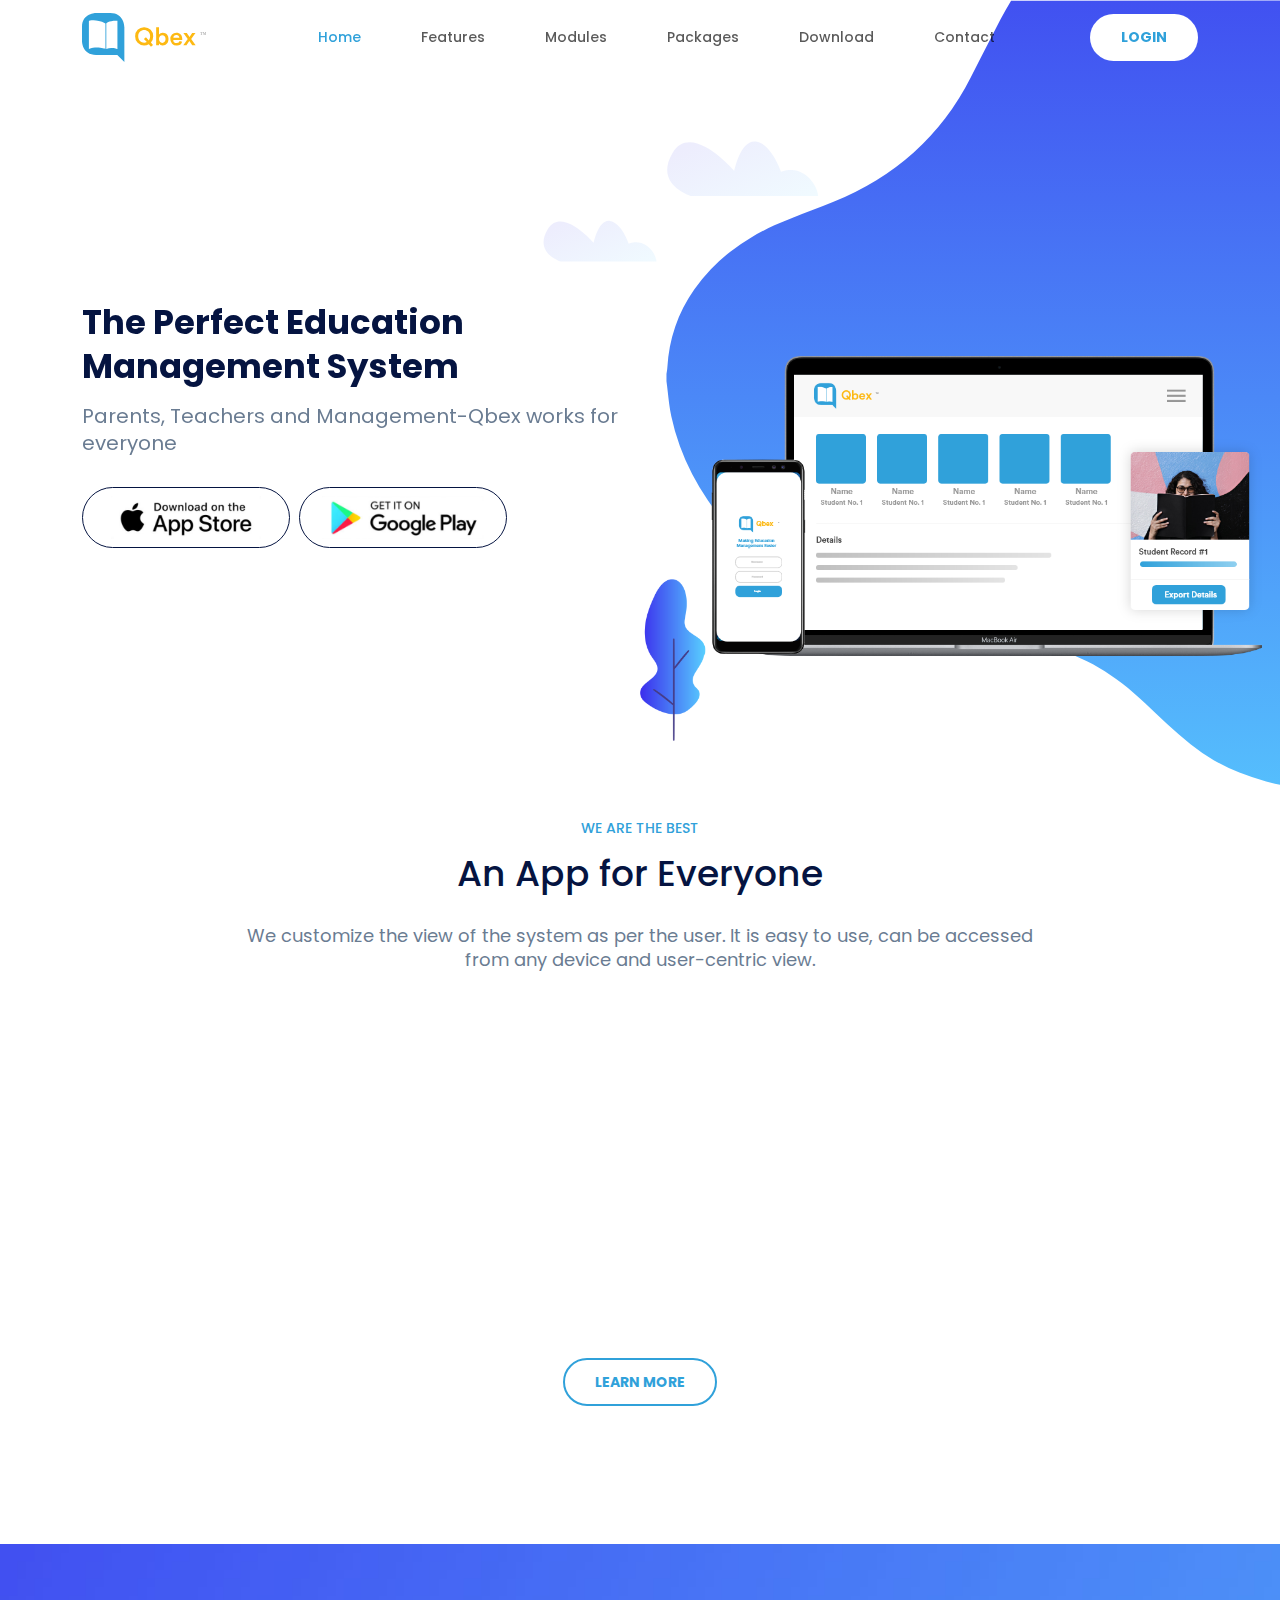
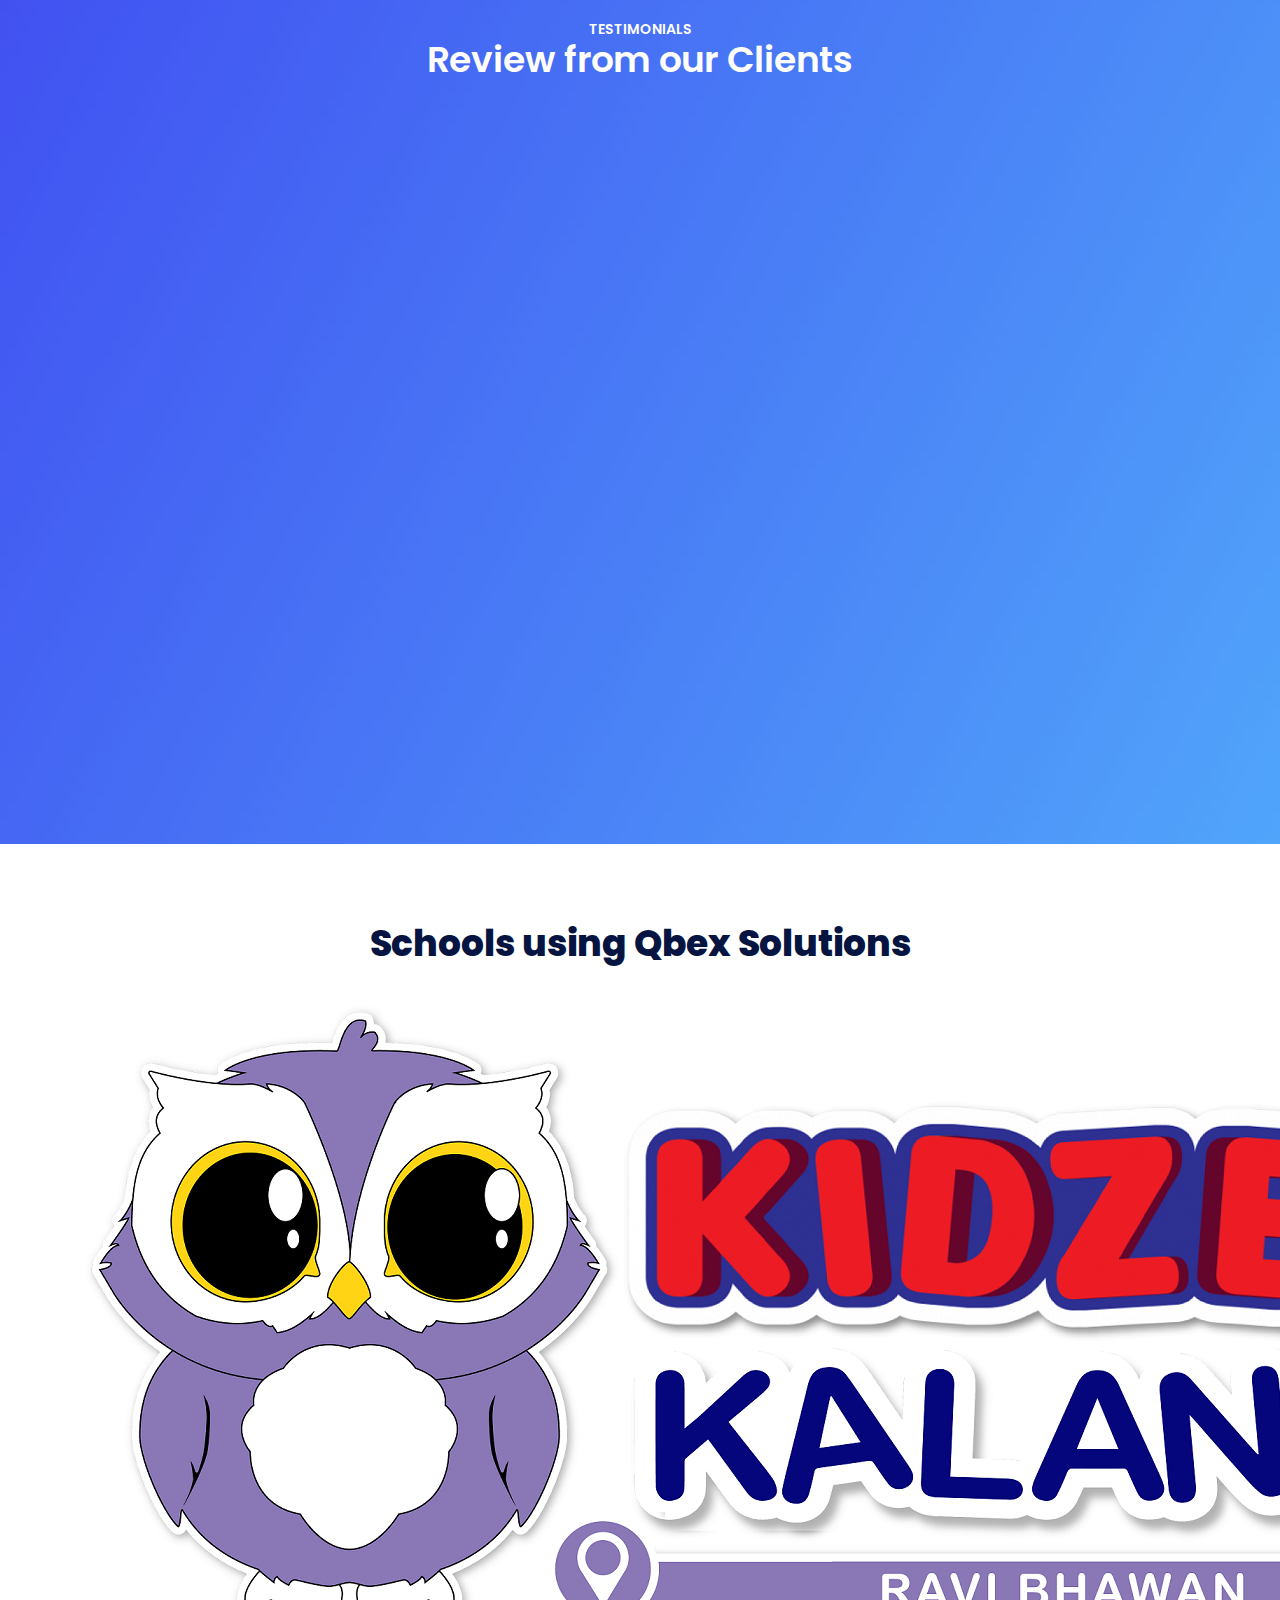
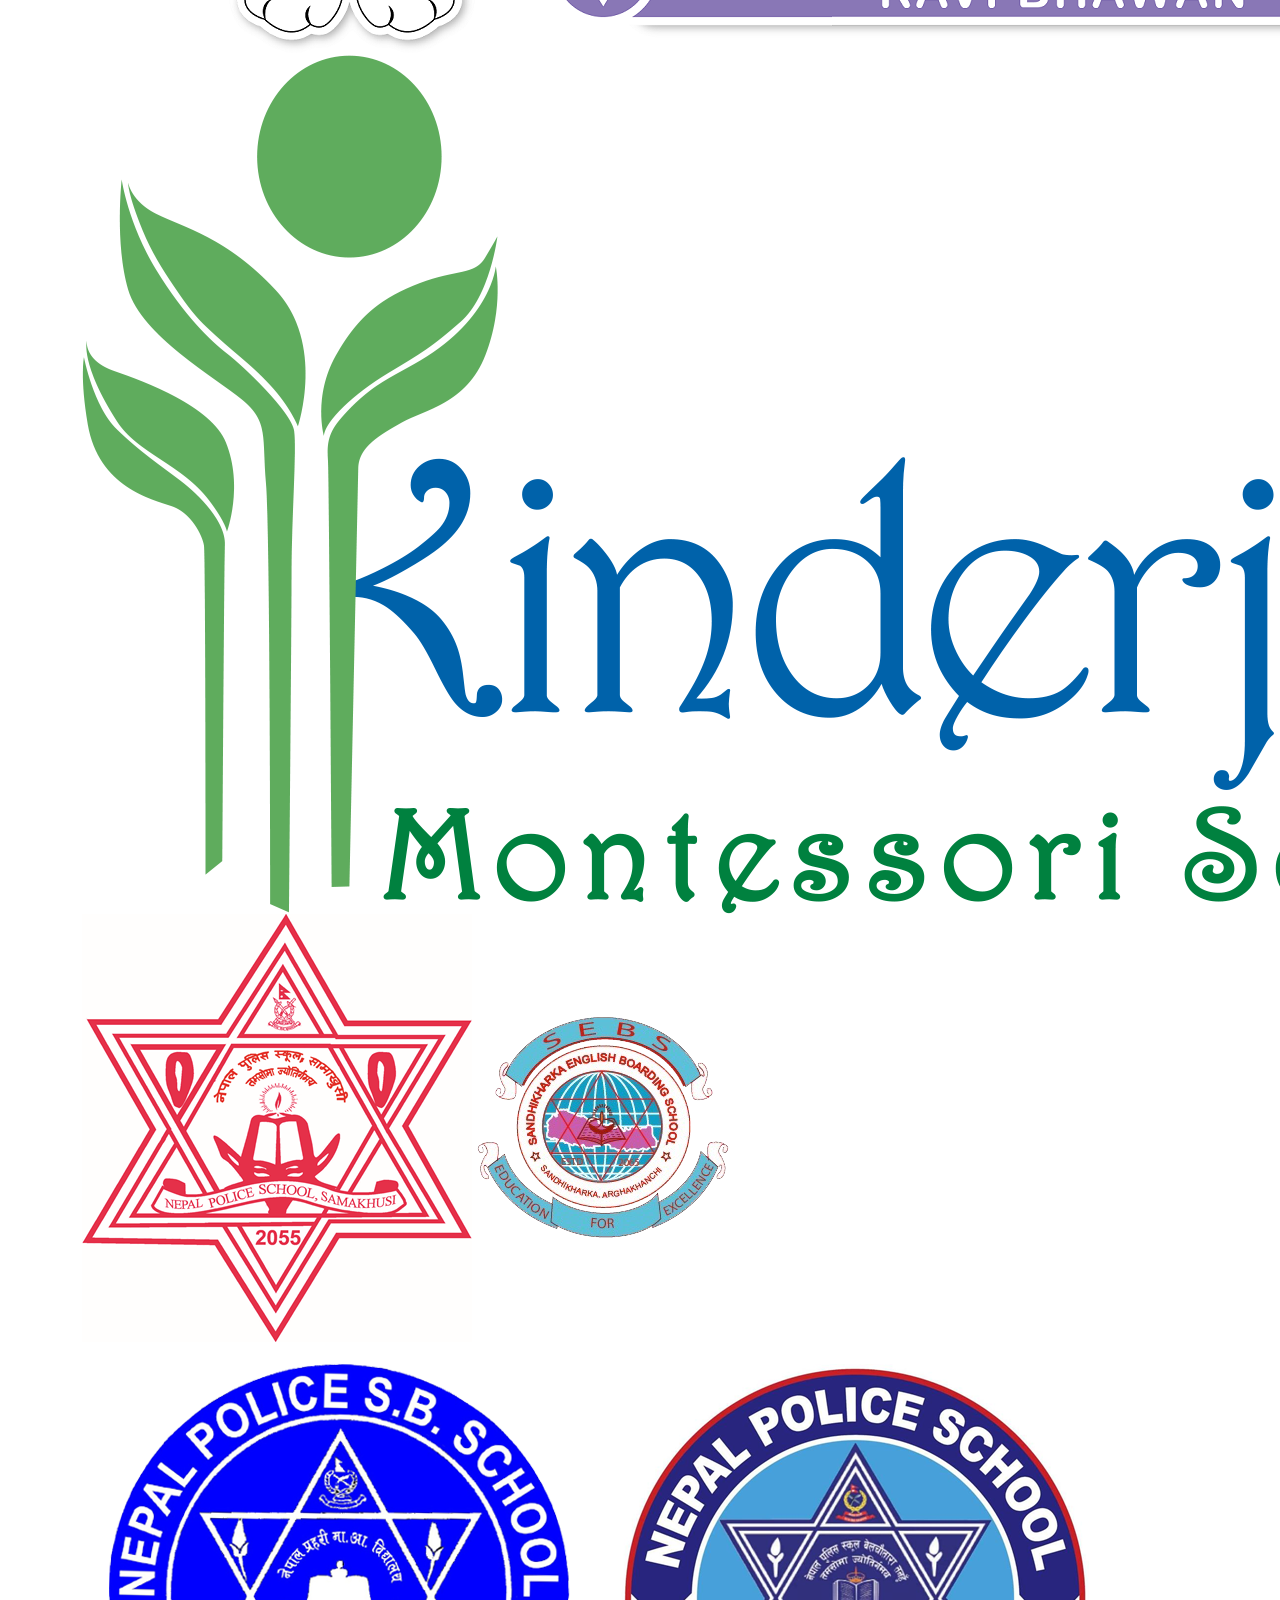
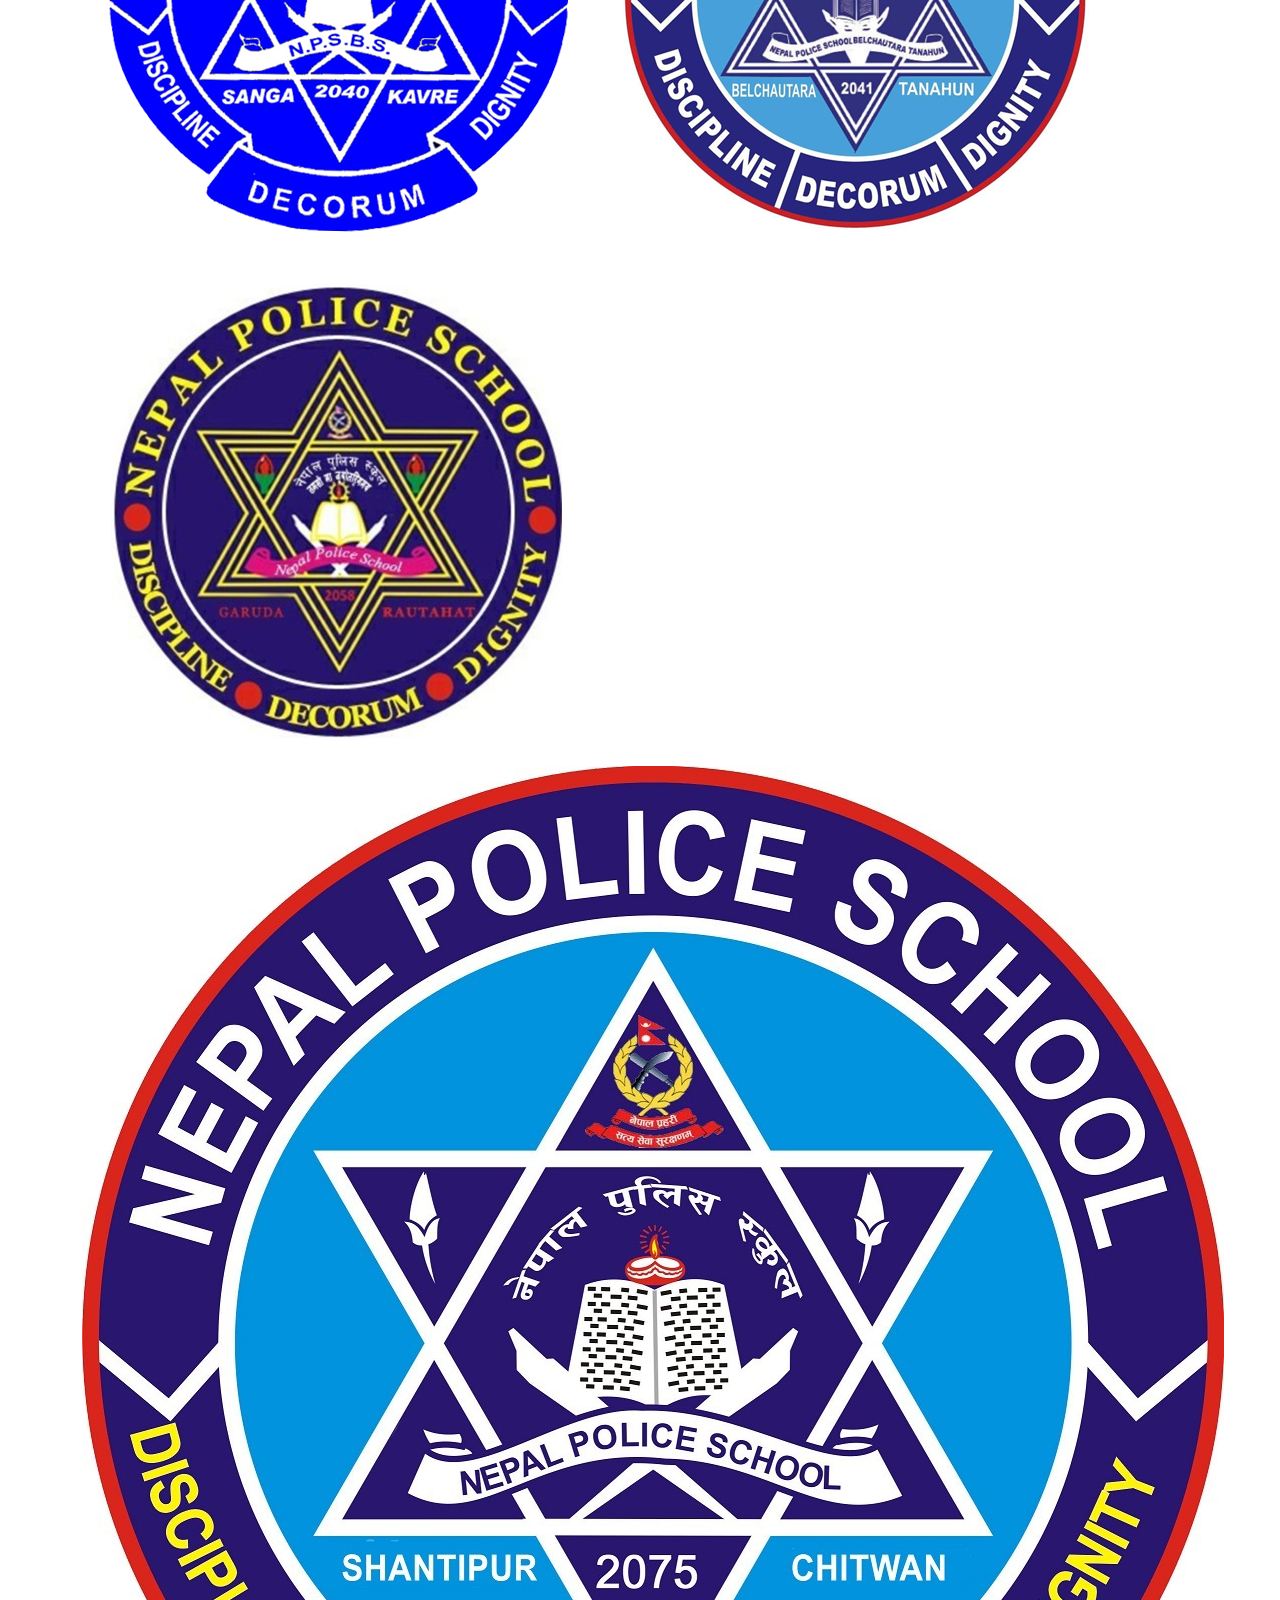
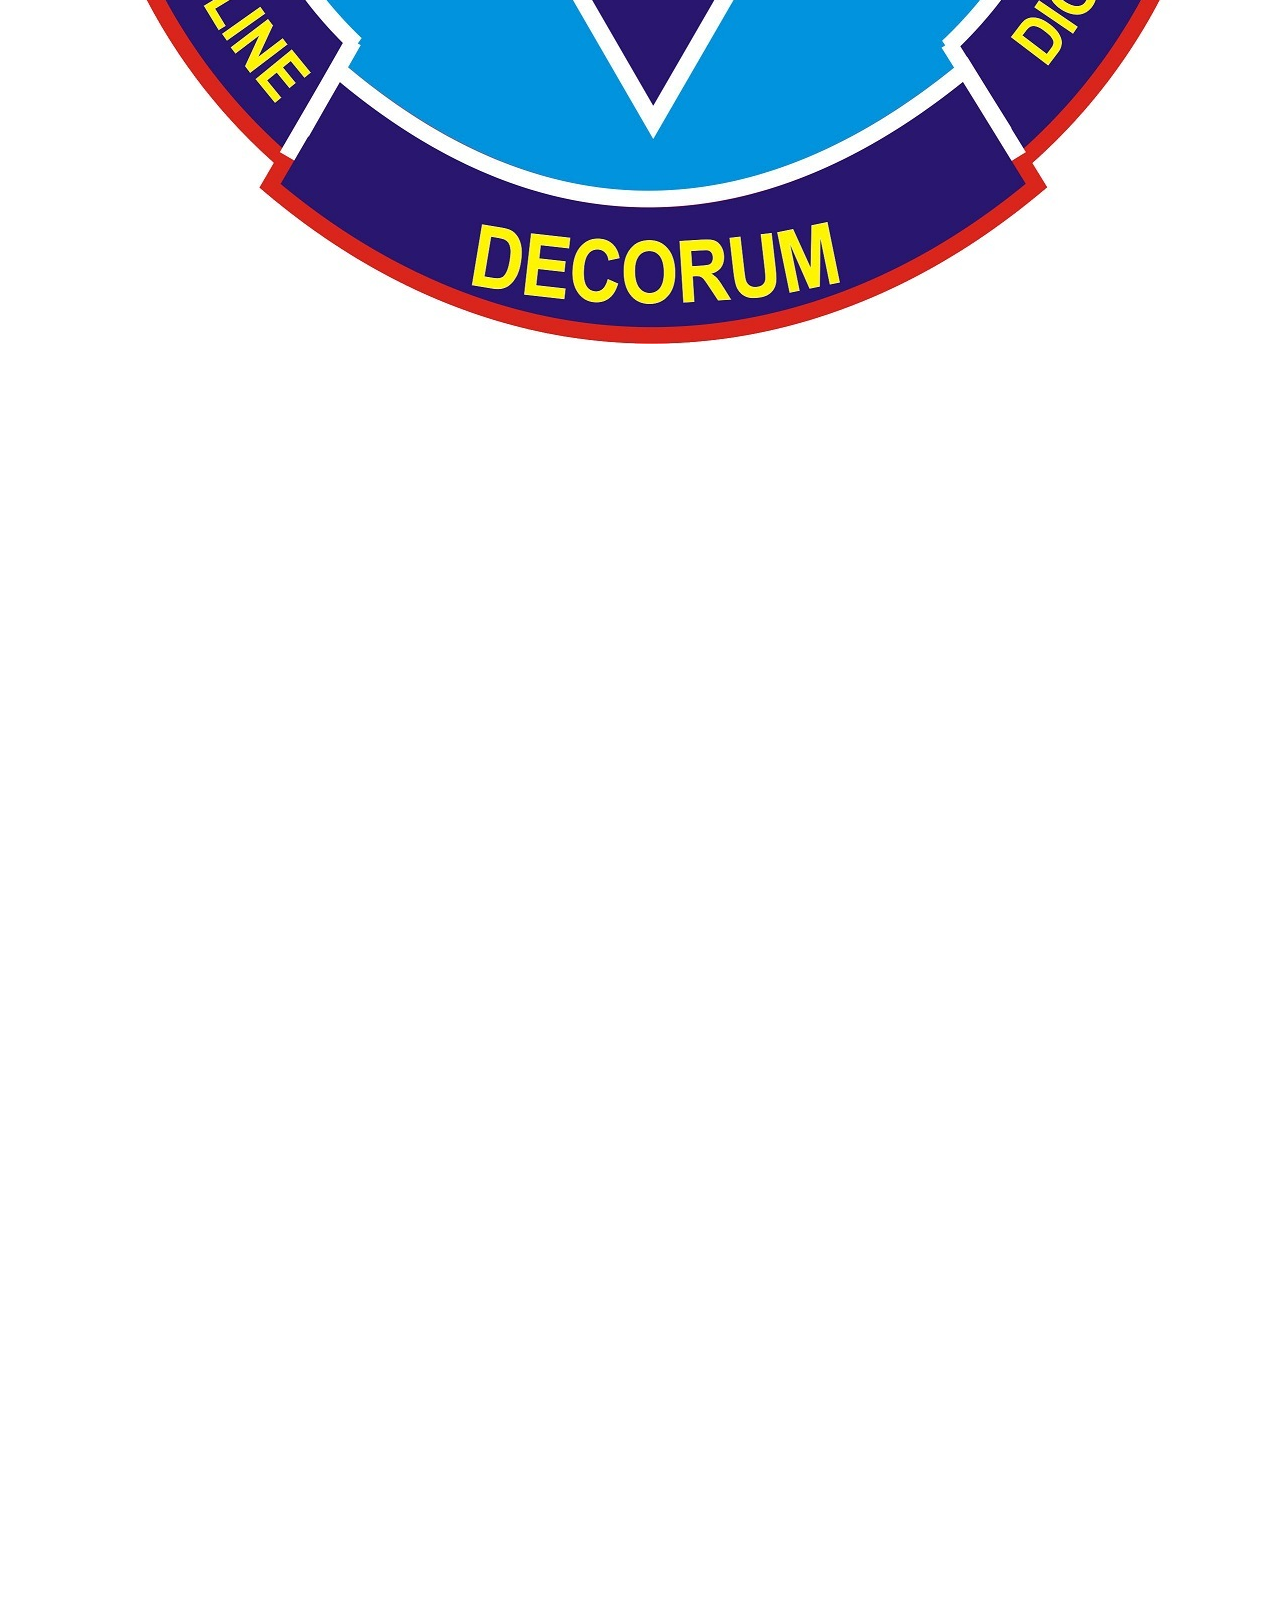
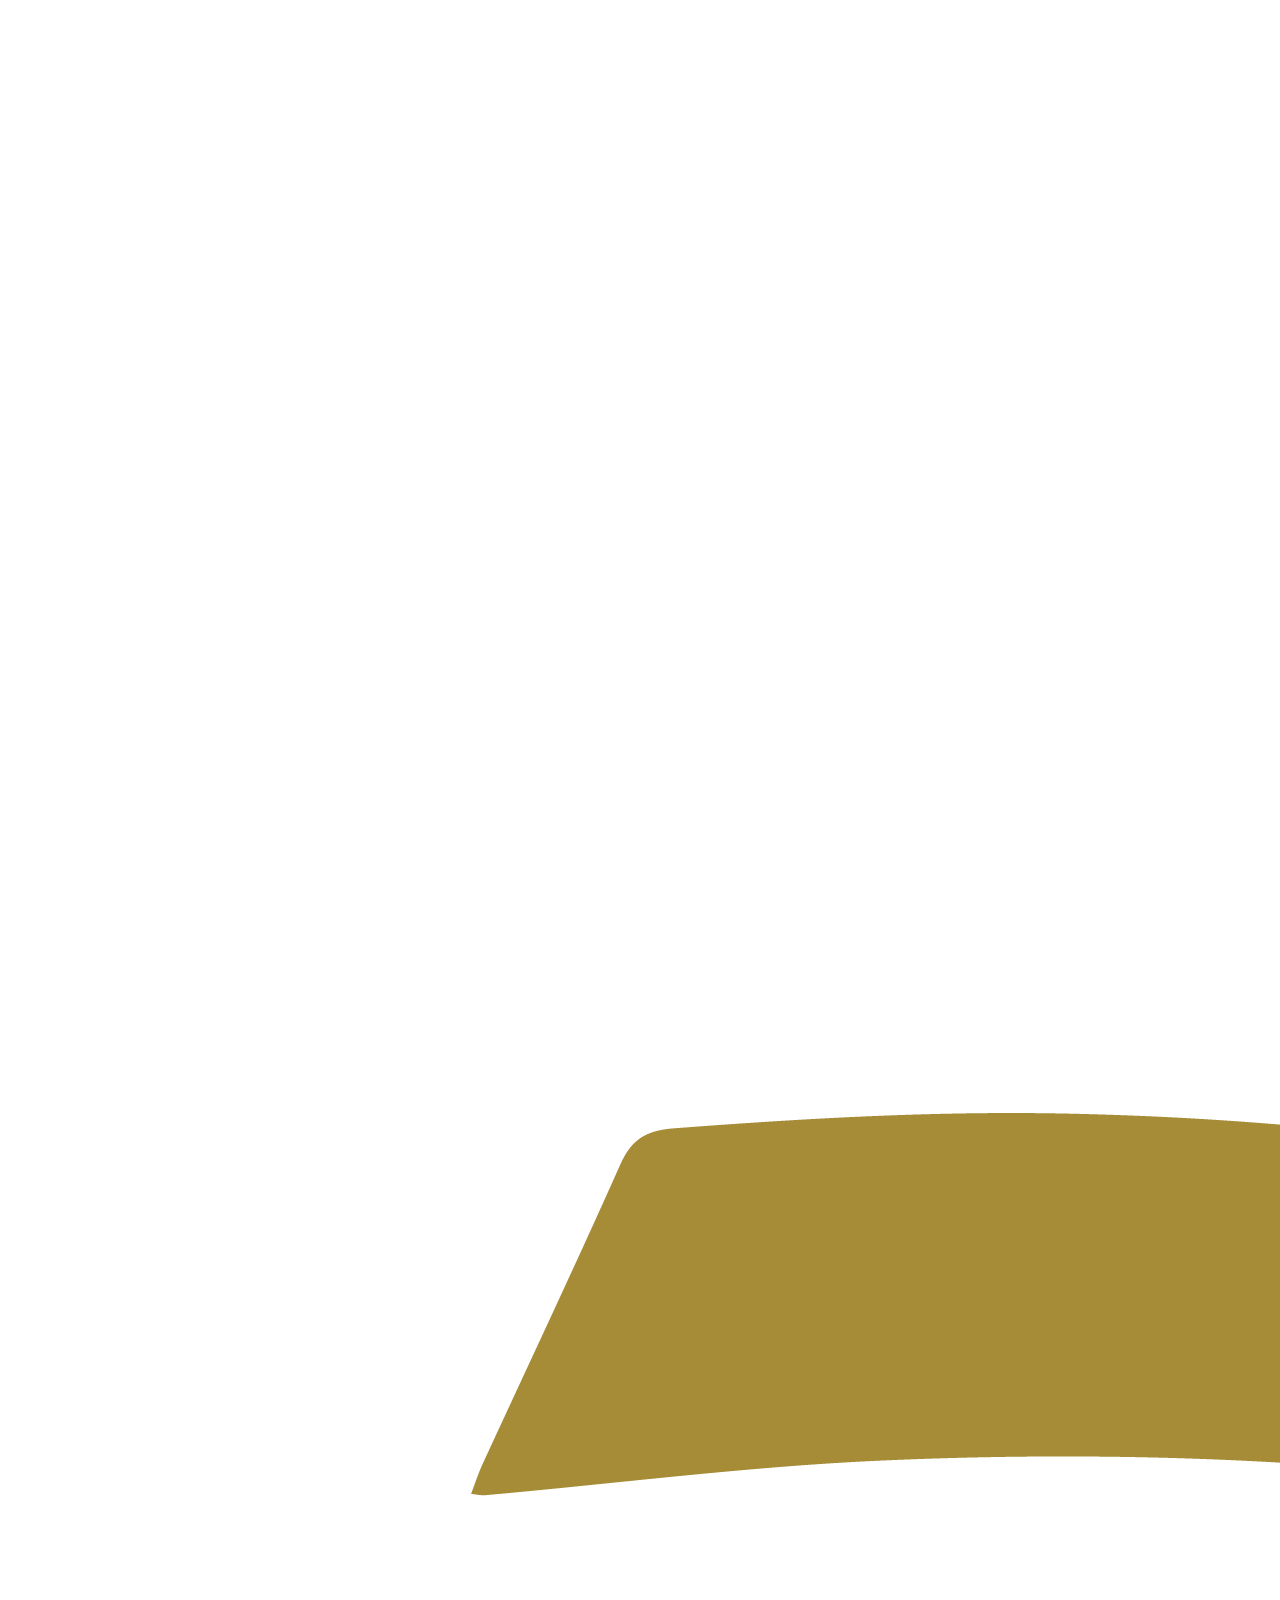
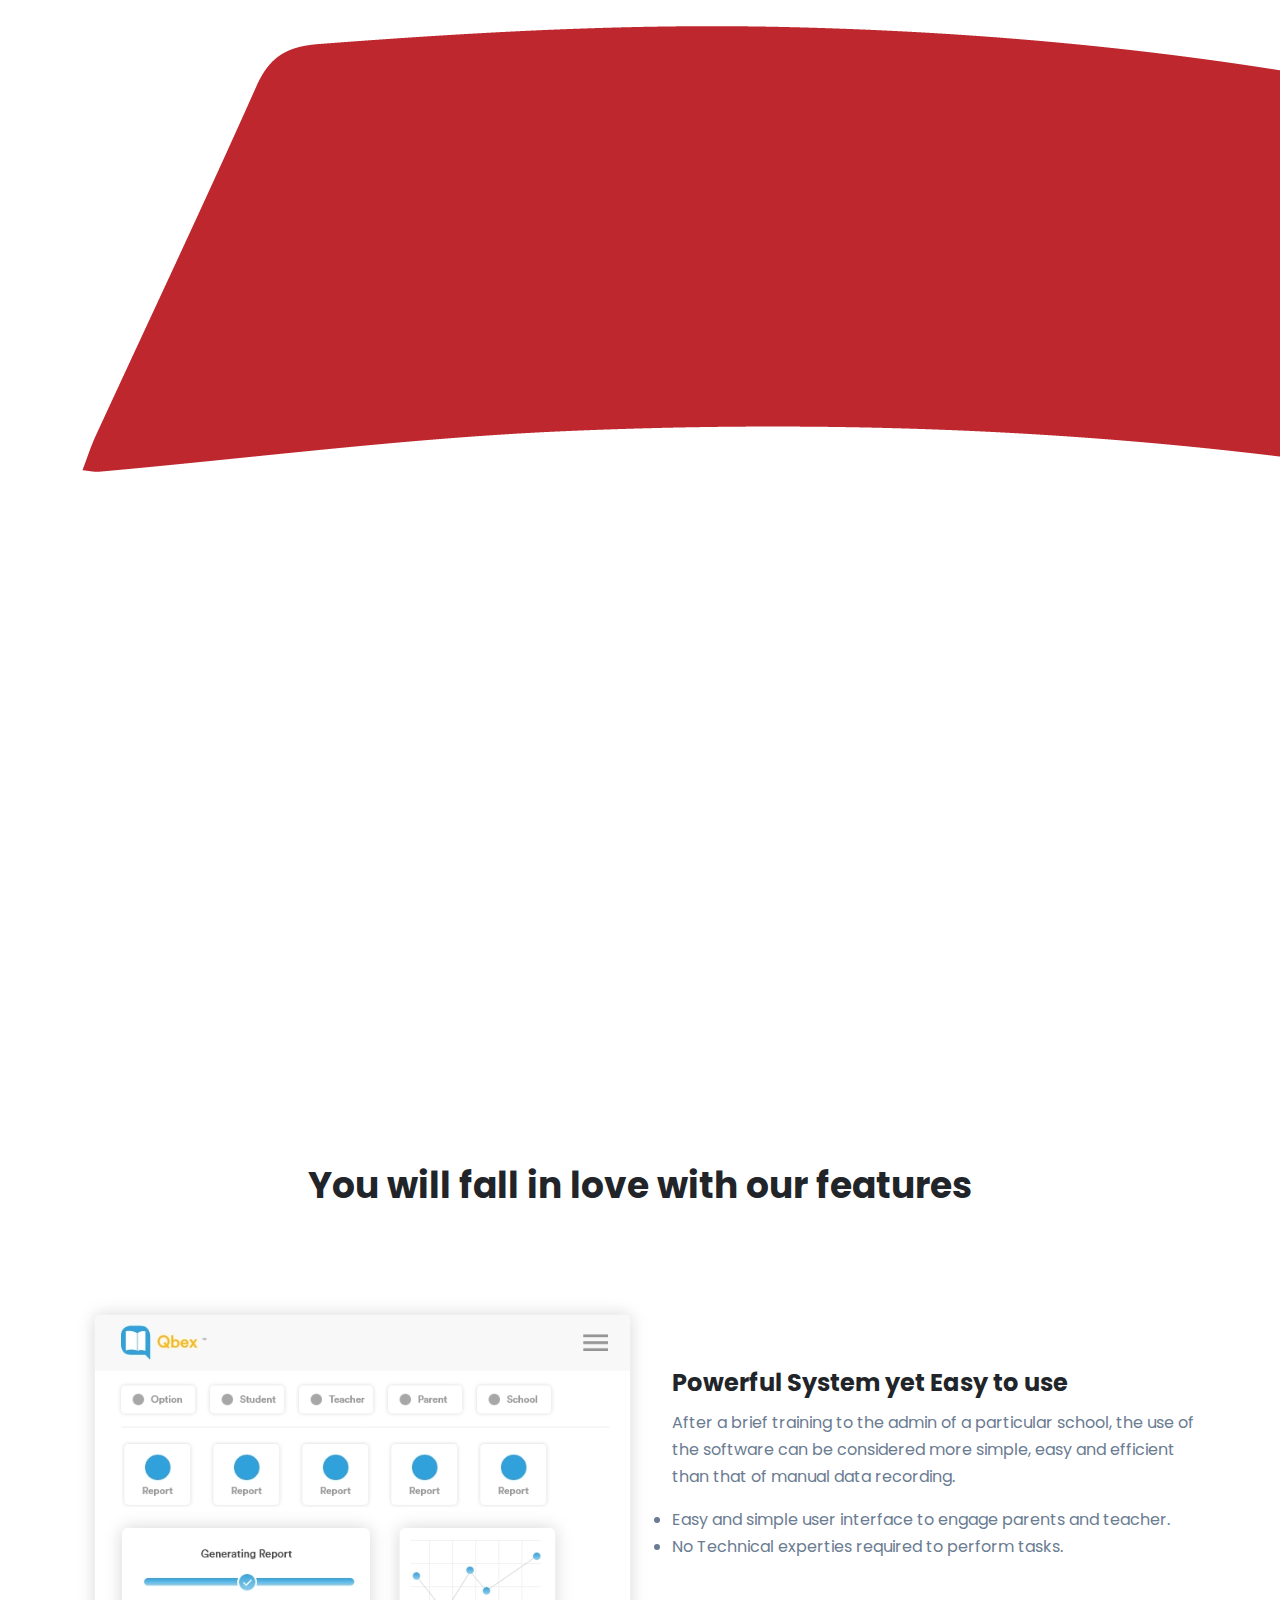
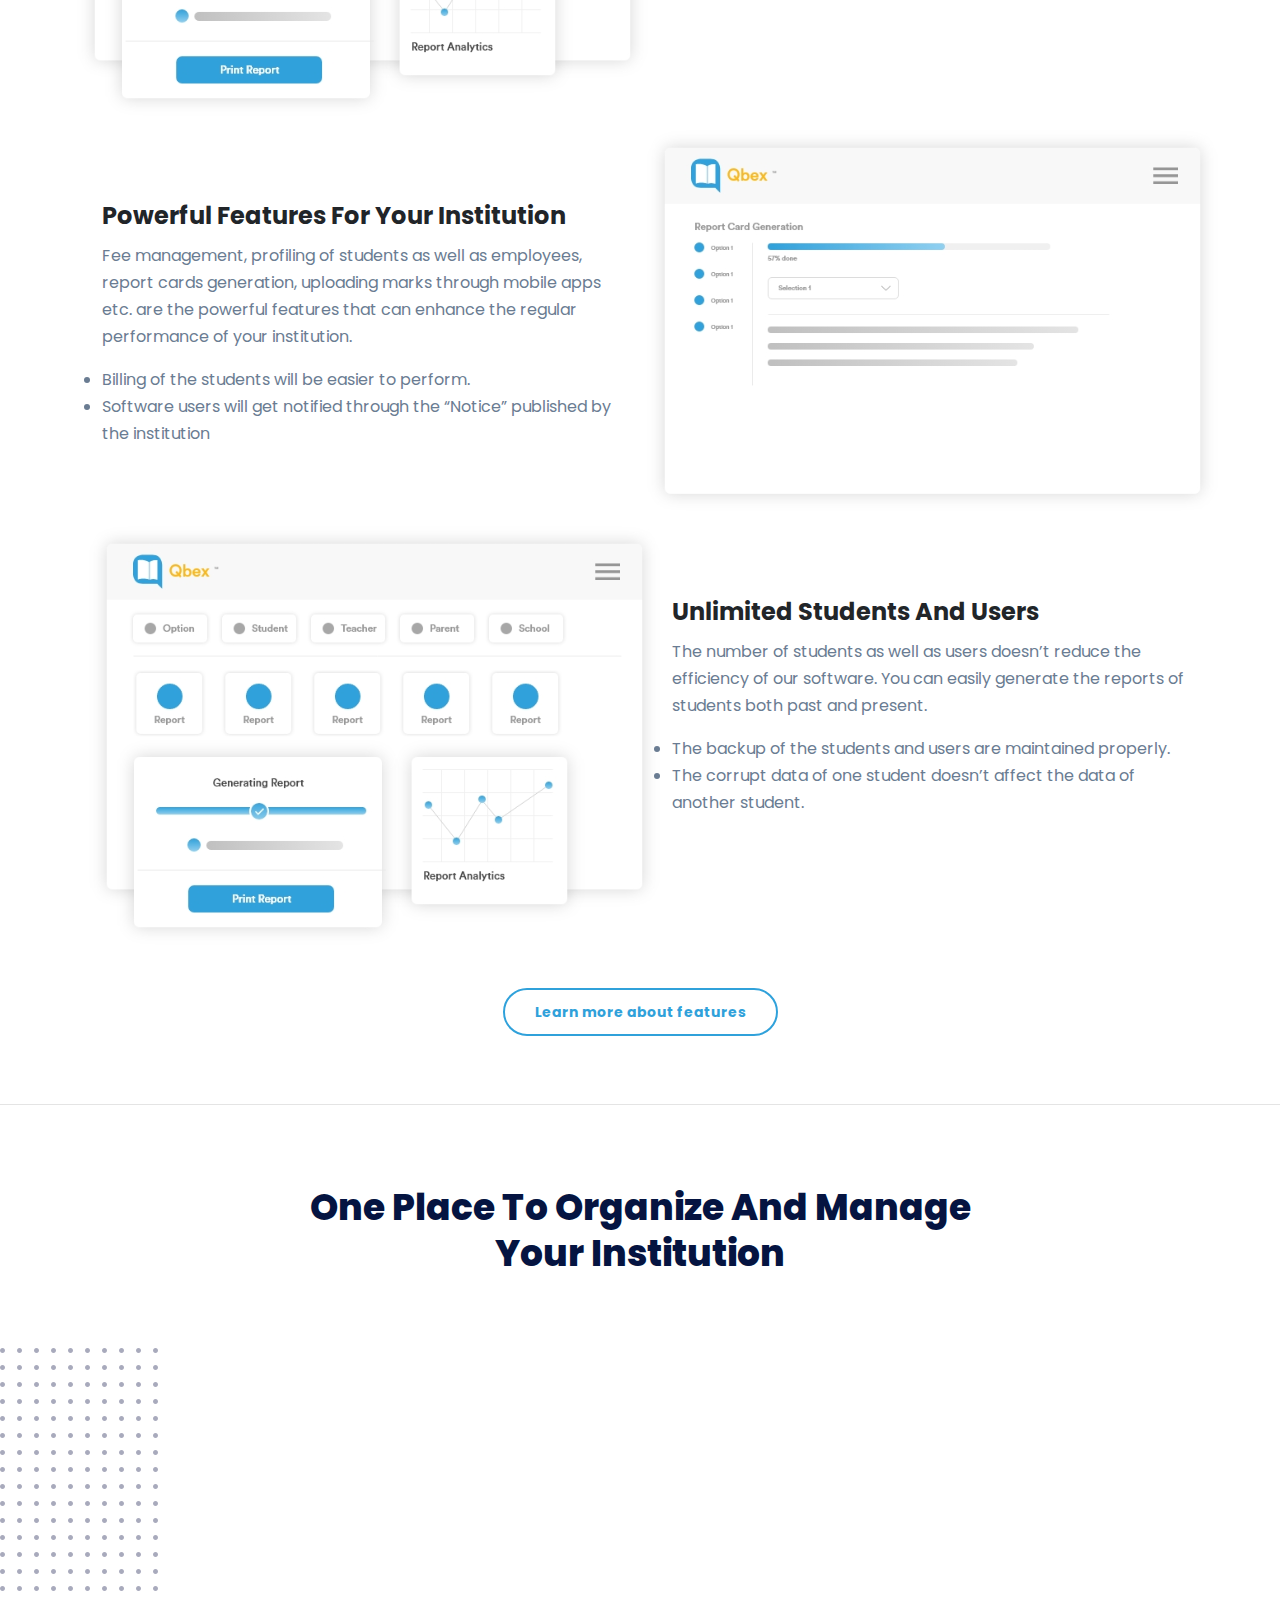
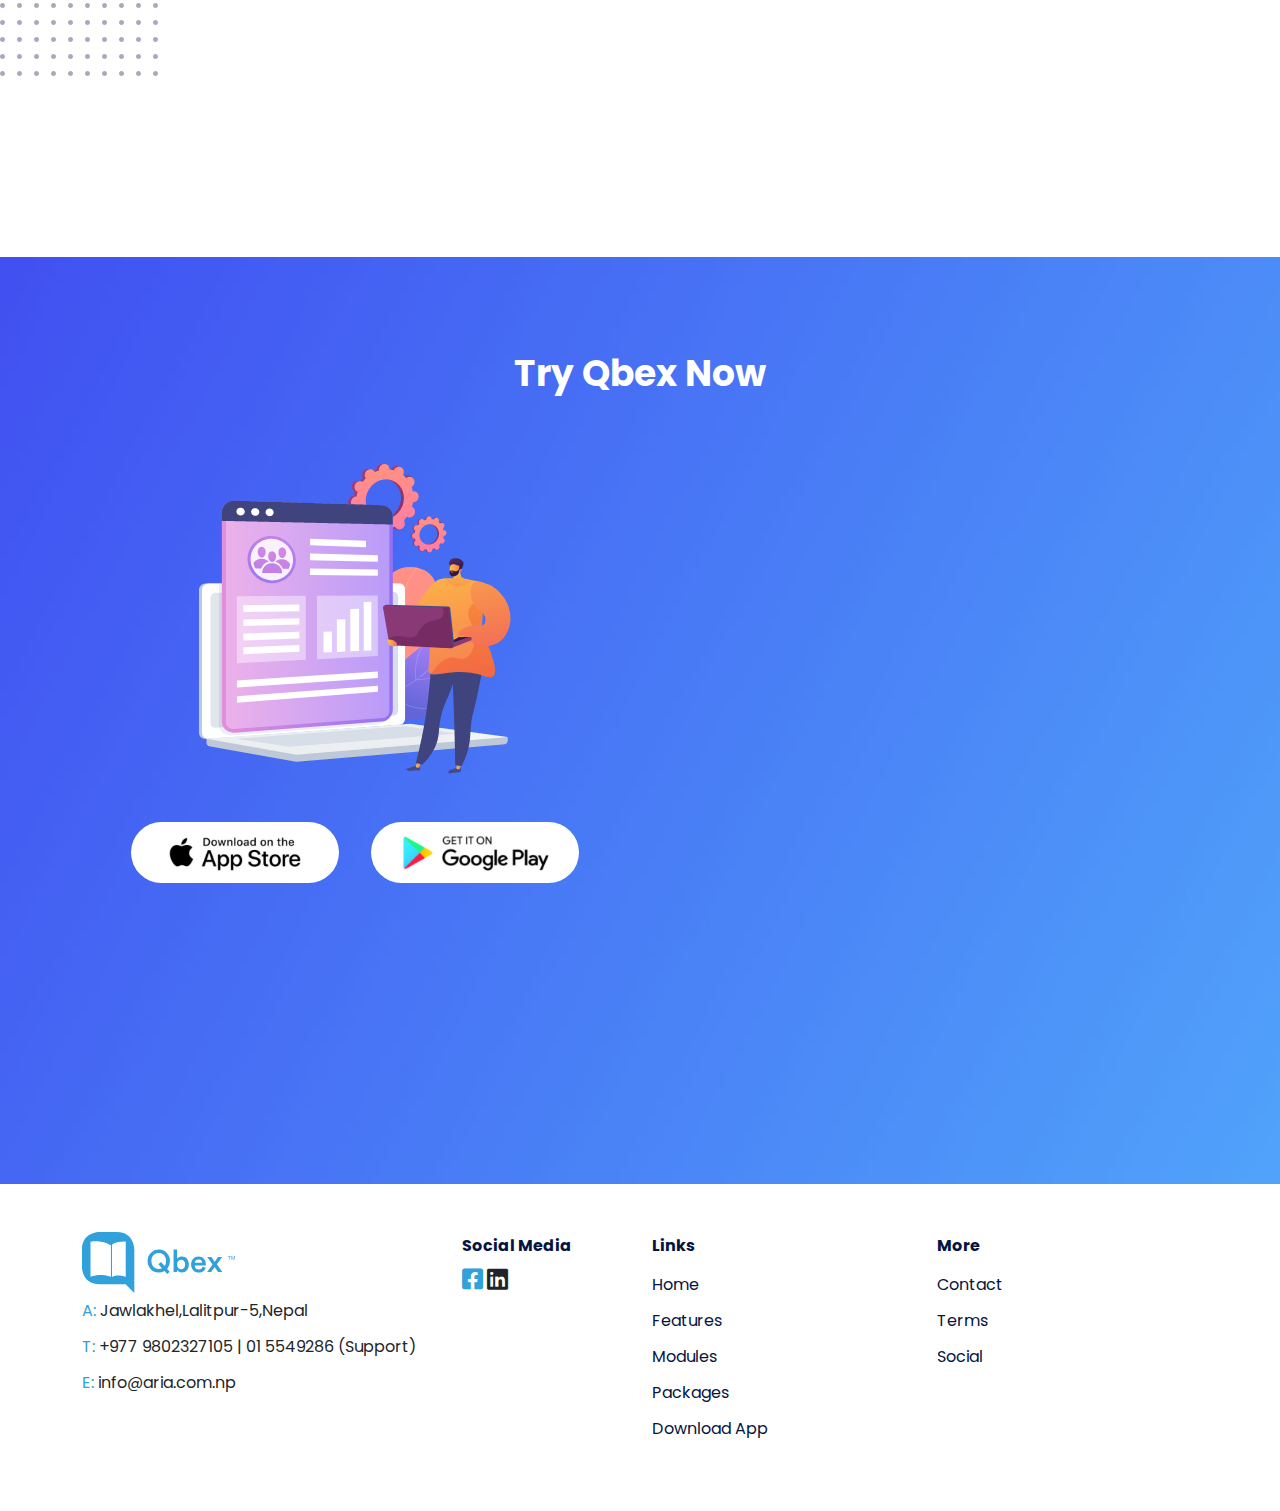
==== commit a0d8f462: "Update index.html" ====
--- a/index.html
+++ b/index.html
@@ -161,7 +161,7 @@
      <section class="test d-none d-lg-block">
           <div class="container">
             <div class="monials">
-              <p>TESTIMONALS</p>
+              <p>TESTIMONIALS</p>
                <h3>Review from our Clients</h3>
                <div class="row pt-5">
                  <div class="col-lg-6" data-aos="zoom-in"
@@ -192,7 +192,7 @@
                       </div>
                       <div class="review-body">
                         <div class="review-tittle">Sundar Budathoki</div>
-                        <div class="review-sub-tittle">Nepal Police School Chitwan</div>
+                        <div class="review-sub-tittle">Spring Hill English Boarding School</div>
                         <div class="review-body-content">
                           <p class="p-0">“The Software makes the overall performance of the school run smoothly especially dealing with the finance related transactions with the help of regular support staff. Multi processes can be carried out at the same time with ease and the security & back up of the information makes it more reliable. The thing that I like the most about Qbex is the speed and accuracy of report cards that it generates. We always receive excellent support from the Qbex team, especially during report card preparation and distribution. It saves our teachers a lot of time and effort.”</p>
                         </div>
@@ -208,7 +208,7 @@
        <section class="test d-block d-lg-none">
          <div class="container">
            <div class="monials">
-             <p>TESTIMONALS</p>
+             <p>TESTIMOINALS</p>
              <h3>Review from our Clients</h3>
              <div id="carouselExampleFade" class="carousel slide carousel-fade" data-bs-ride="carousel">
               <div class="carousel-inner">
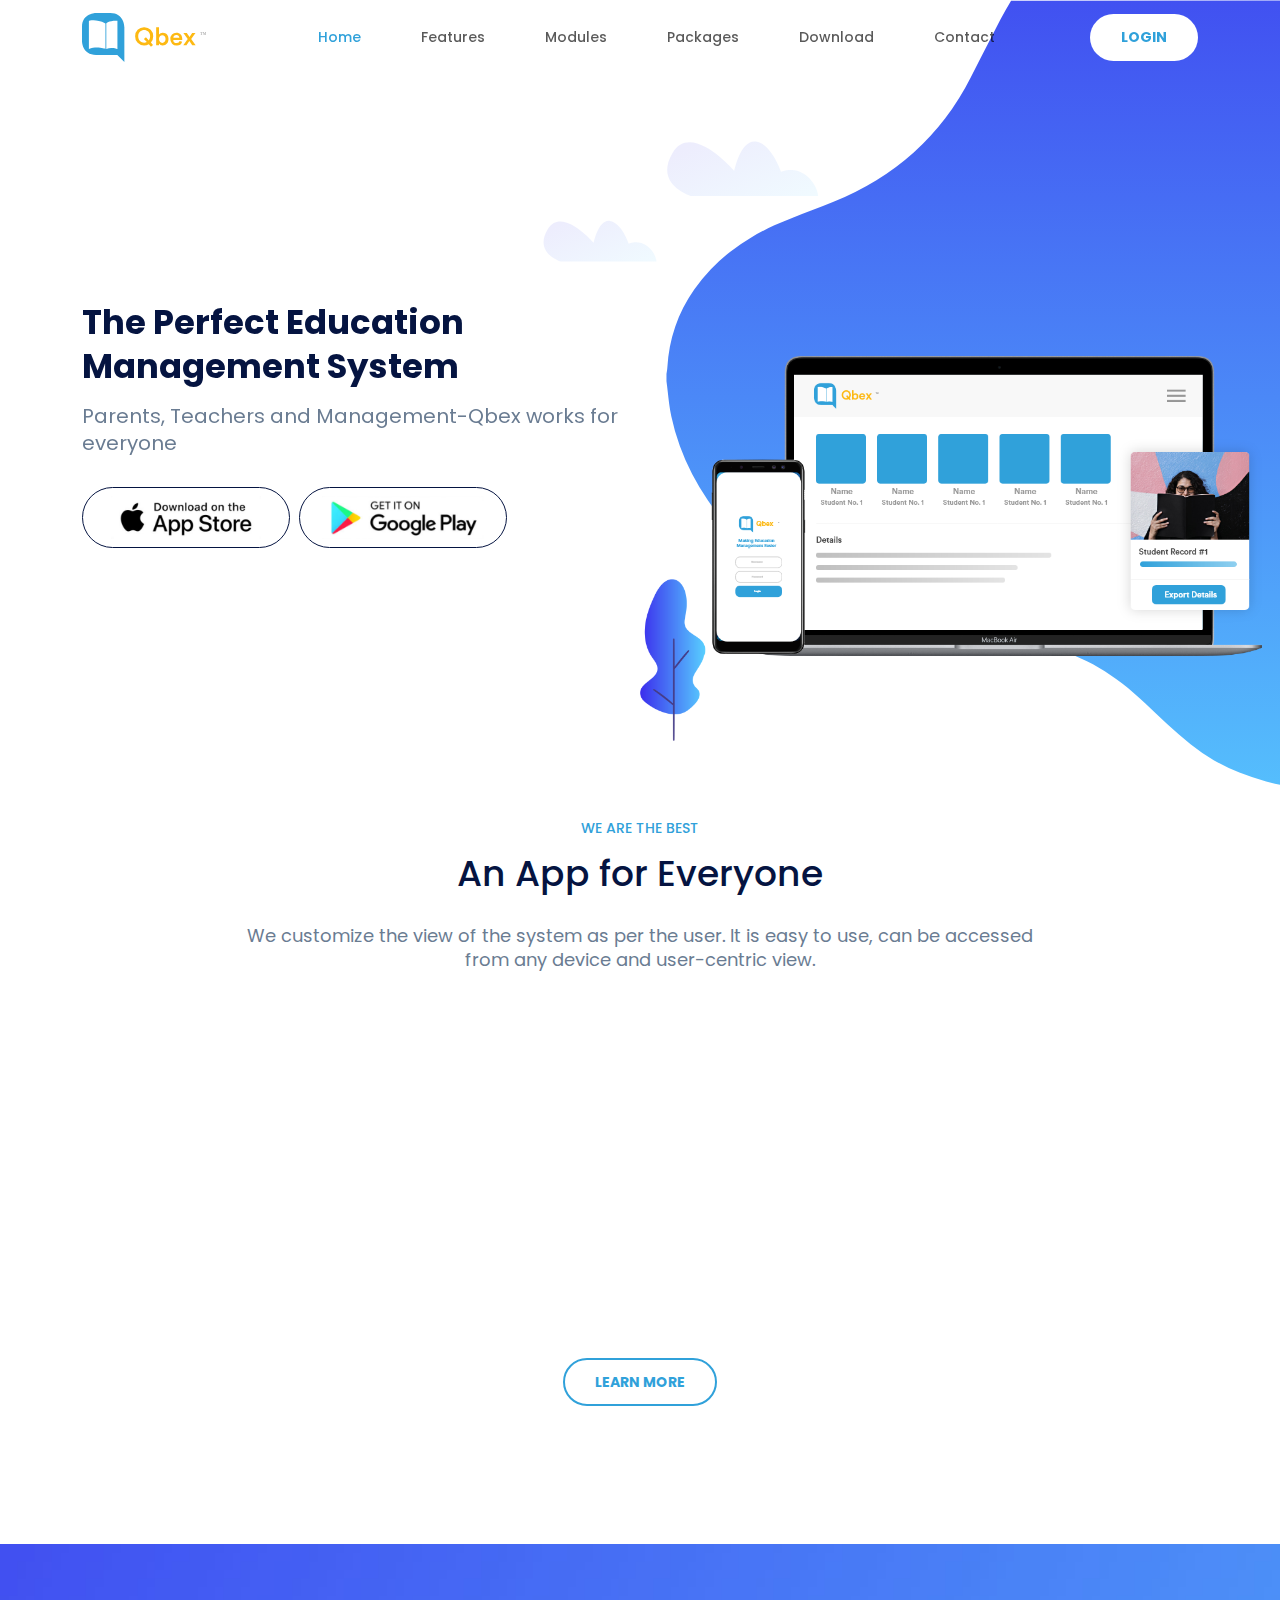
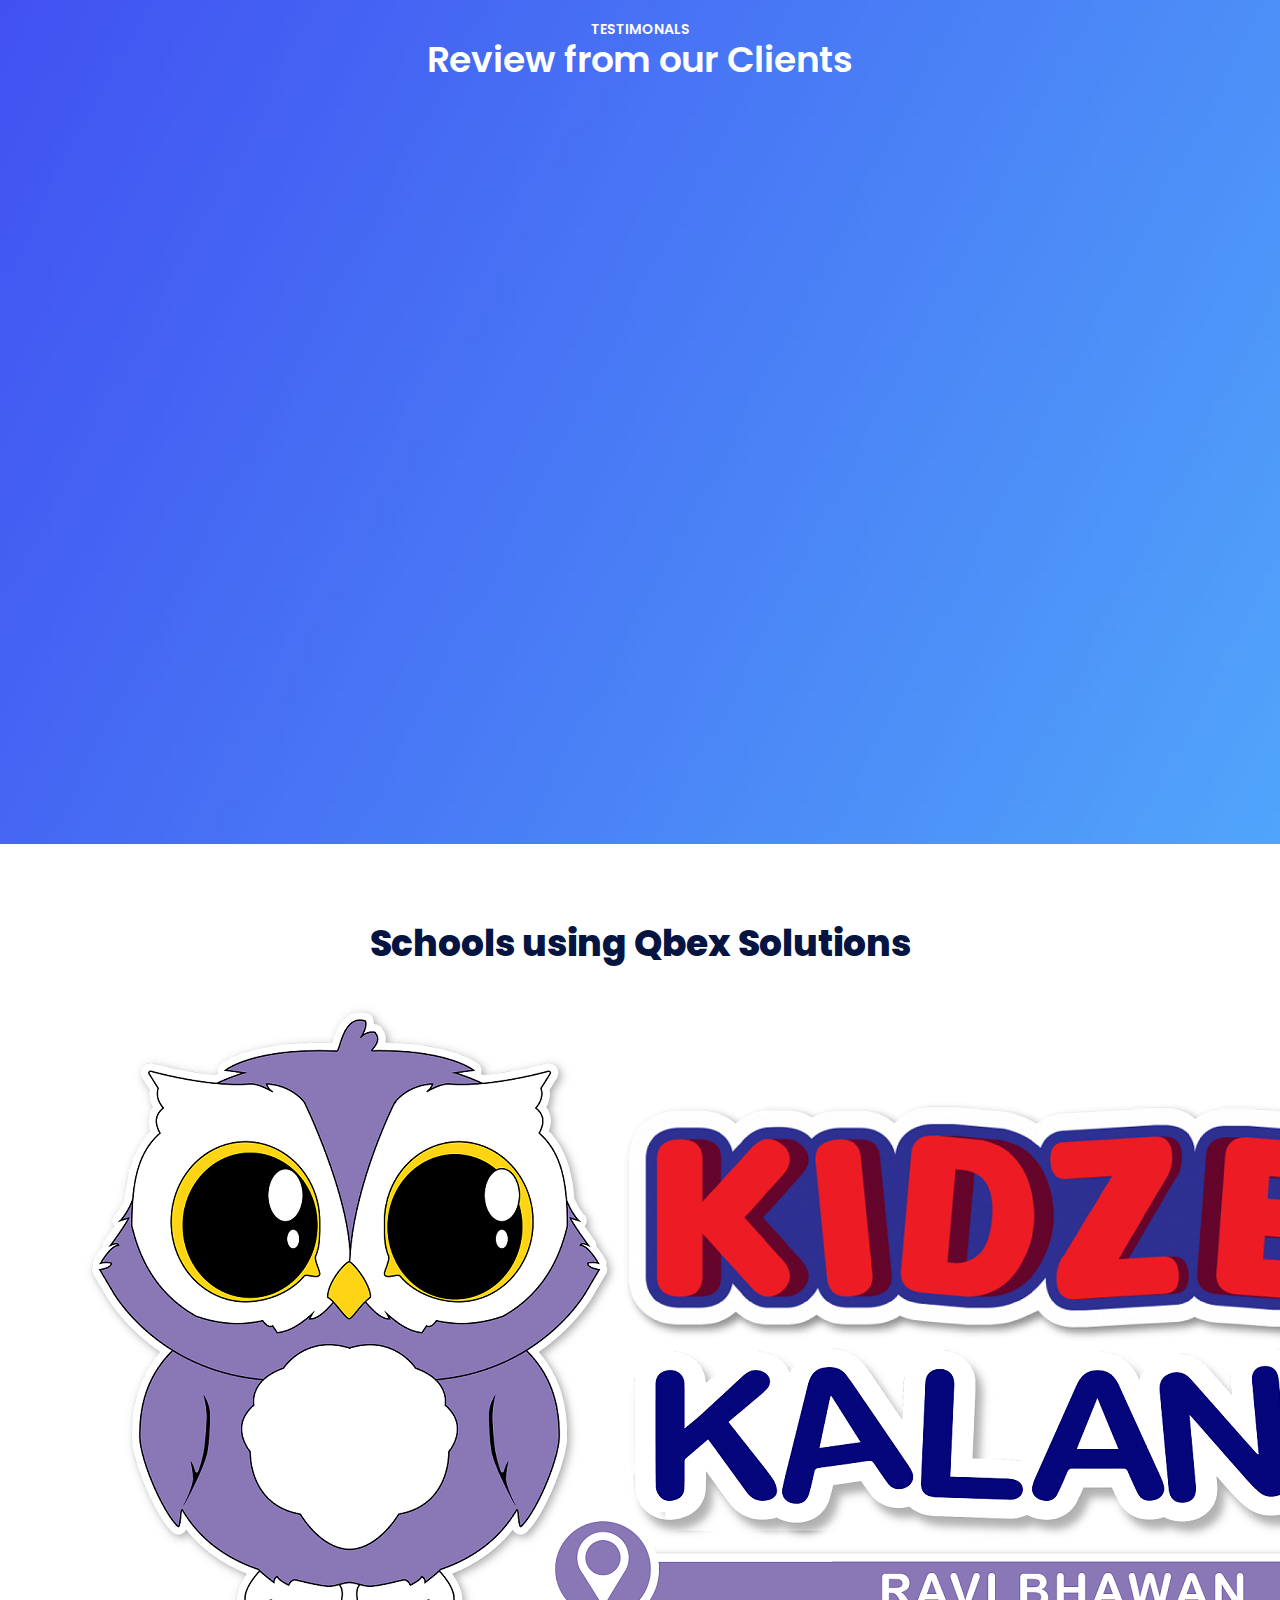
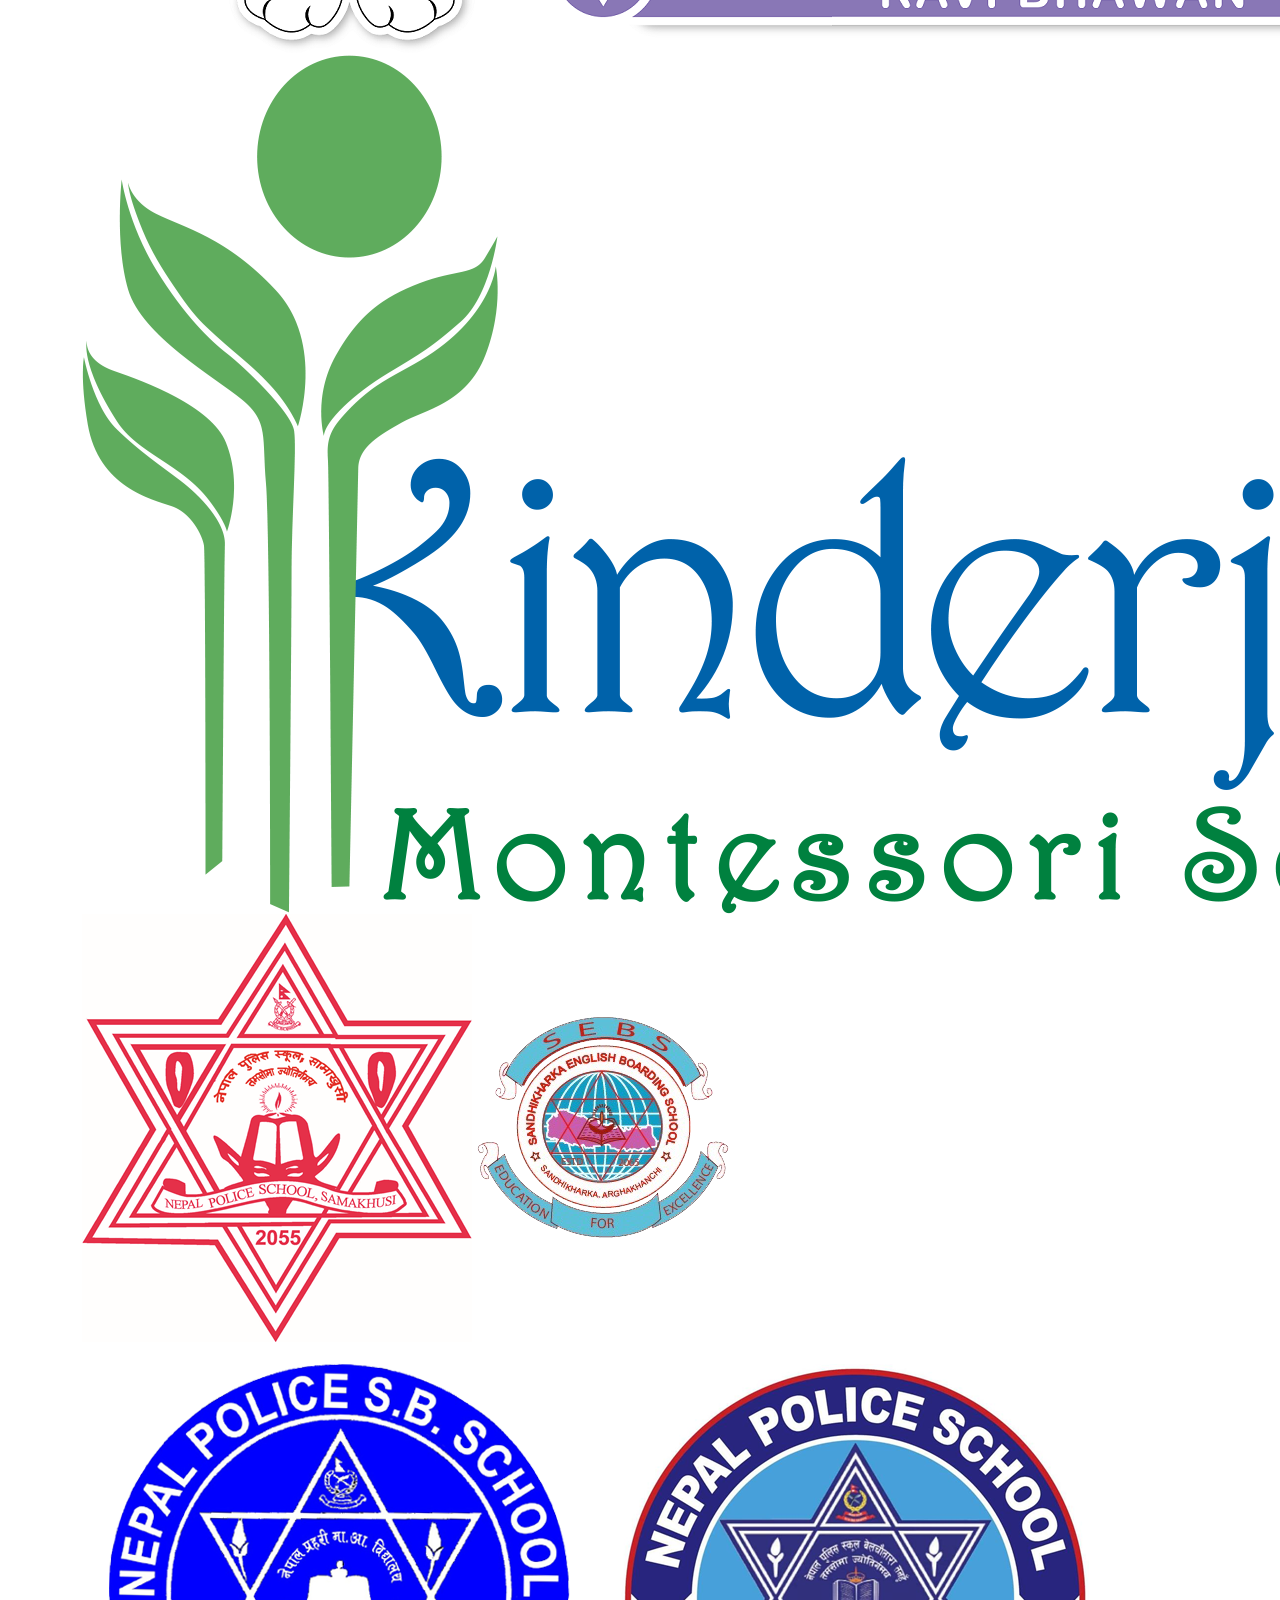
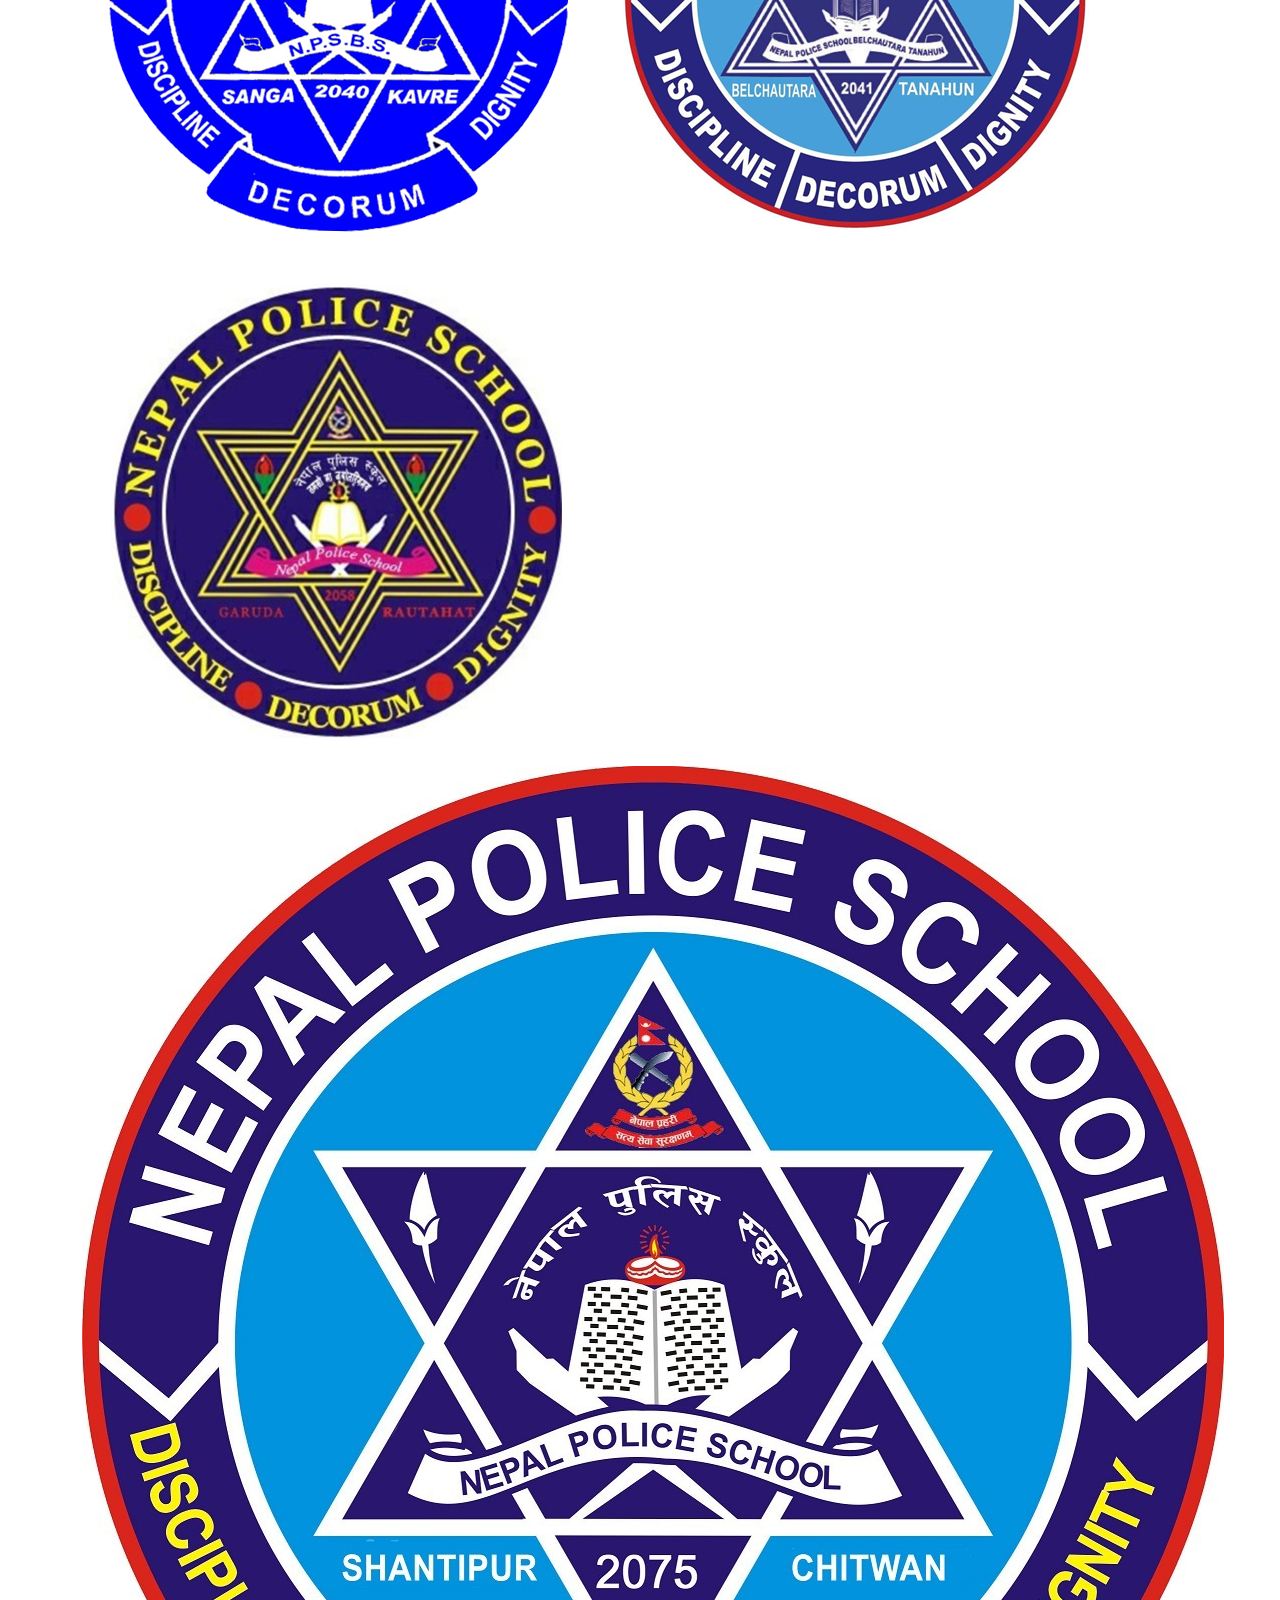
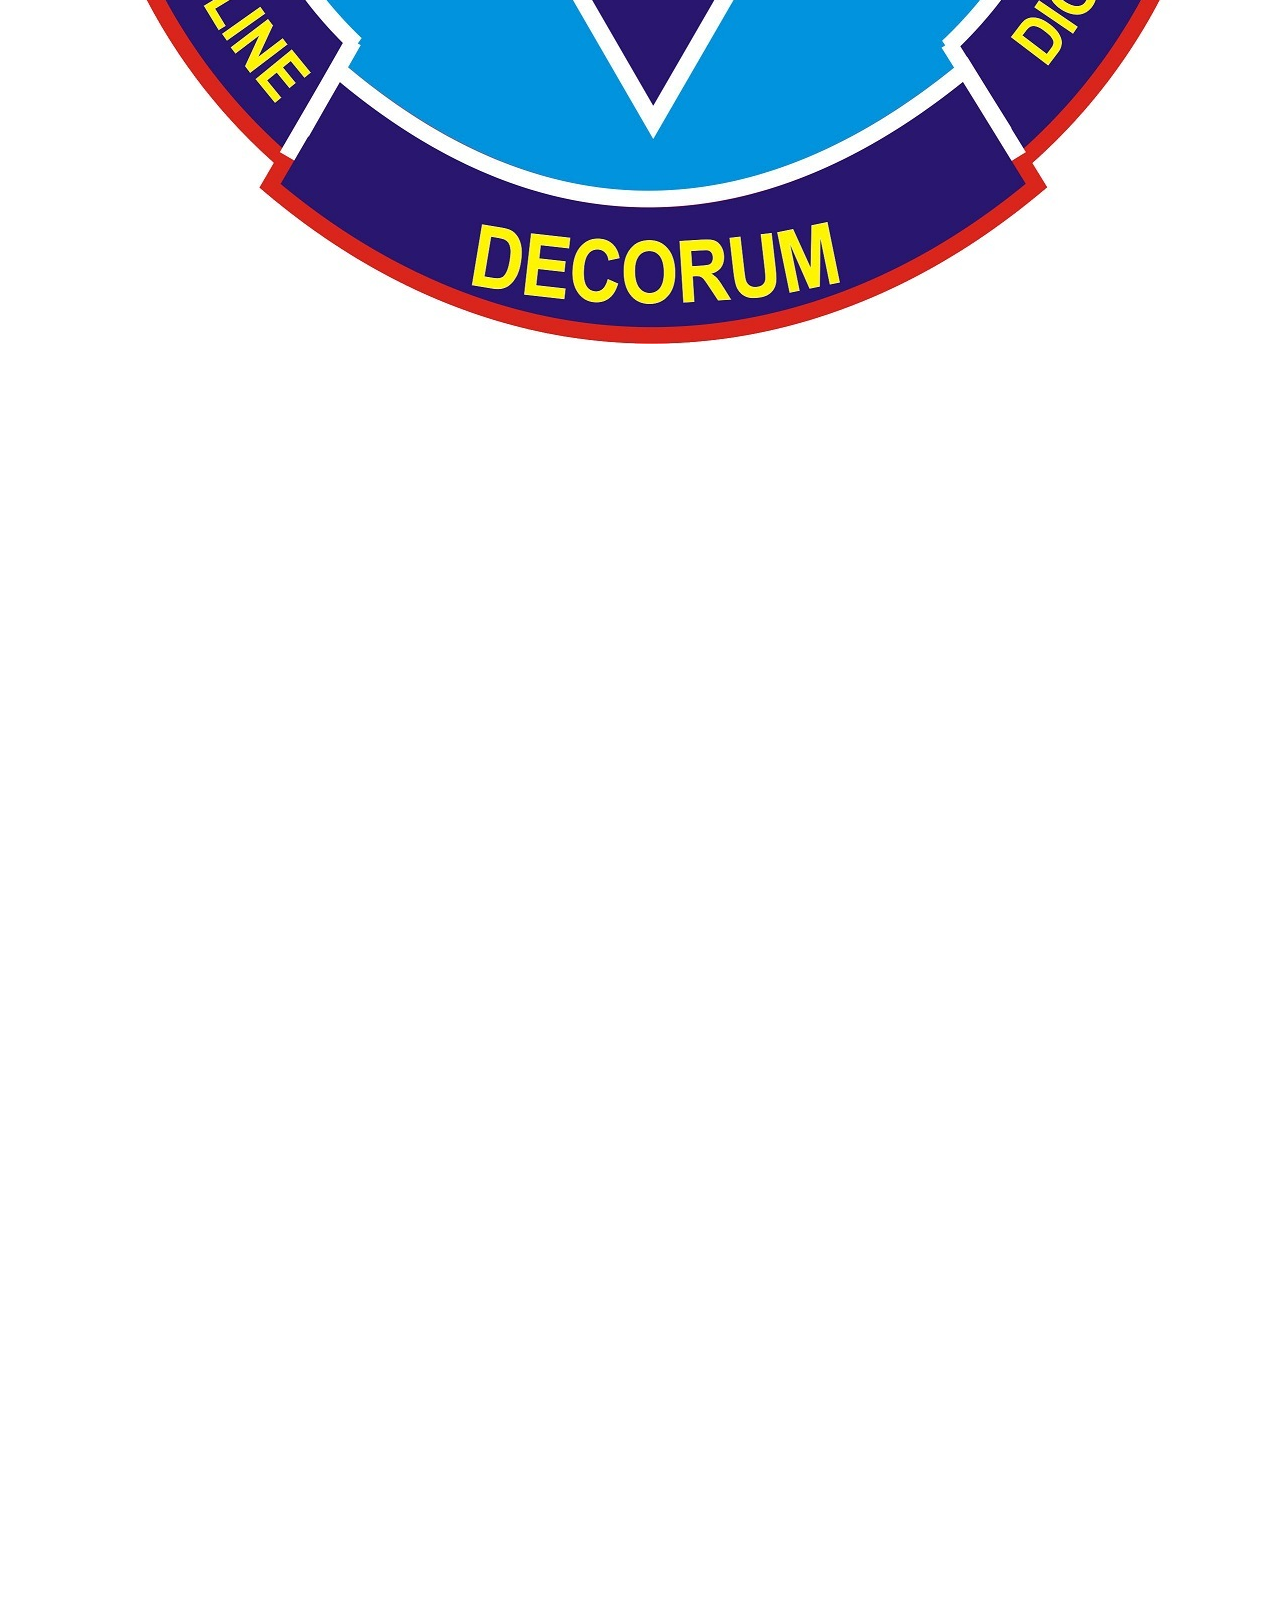
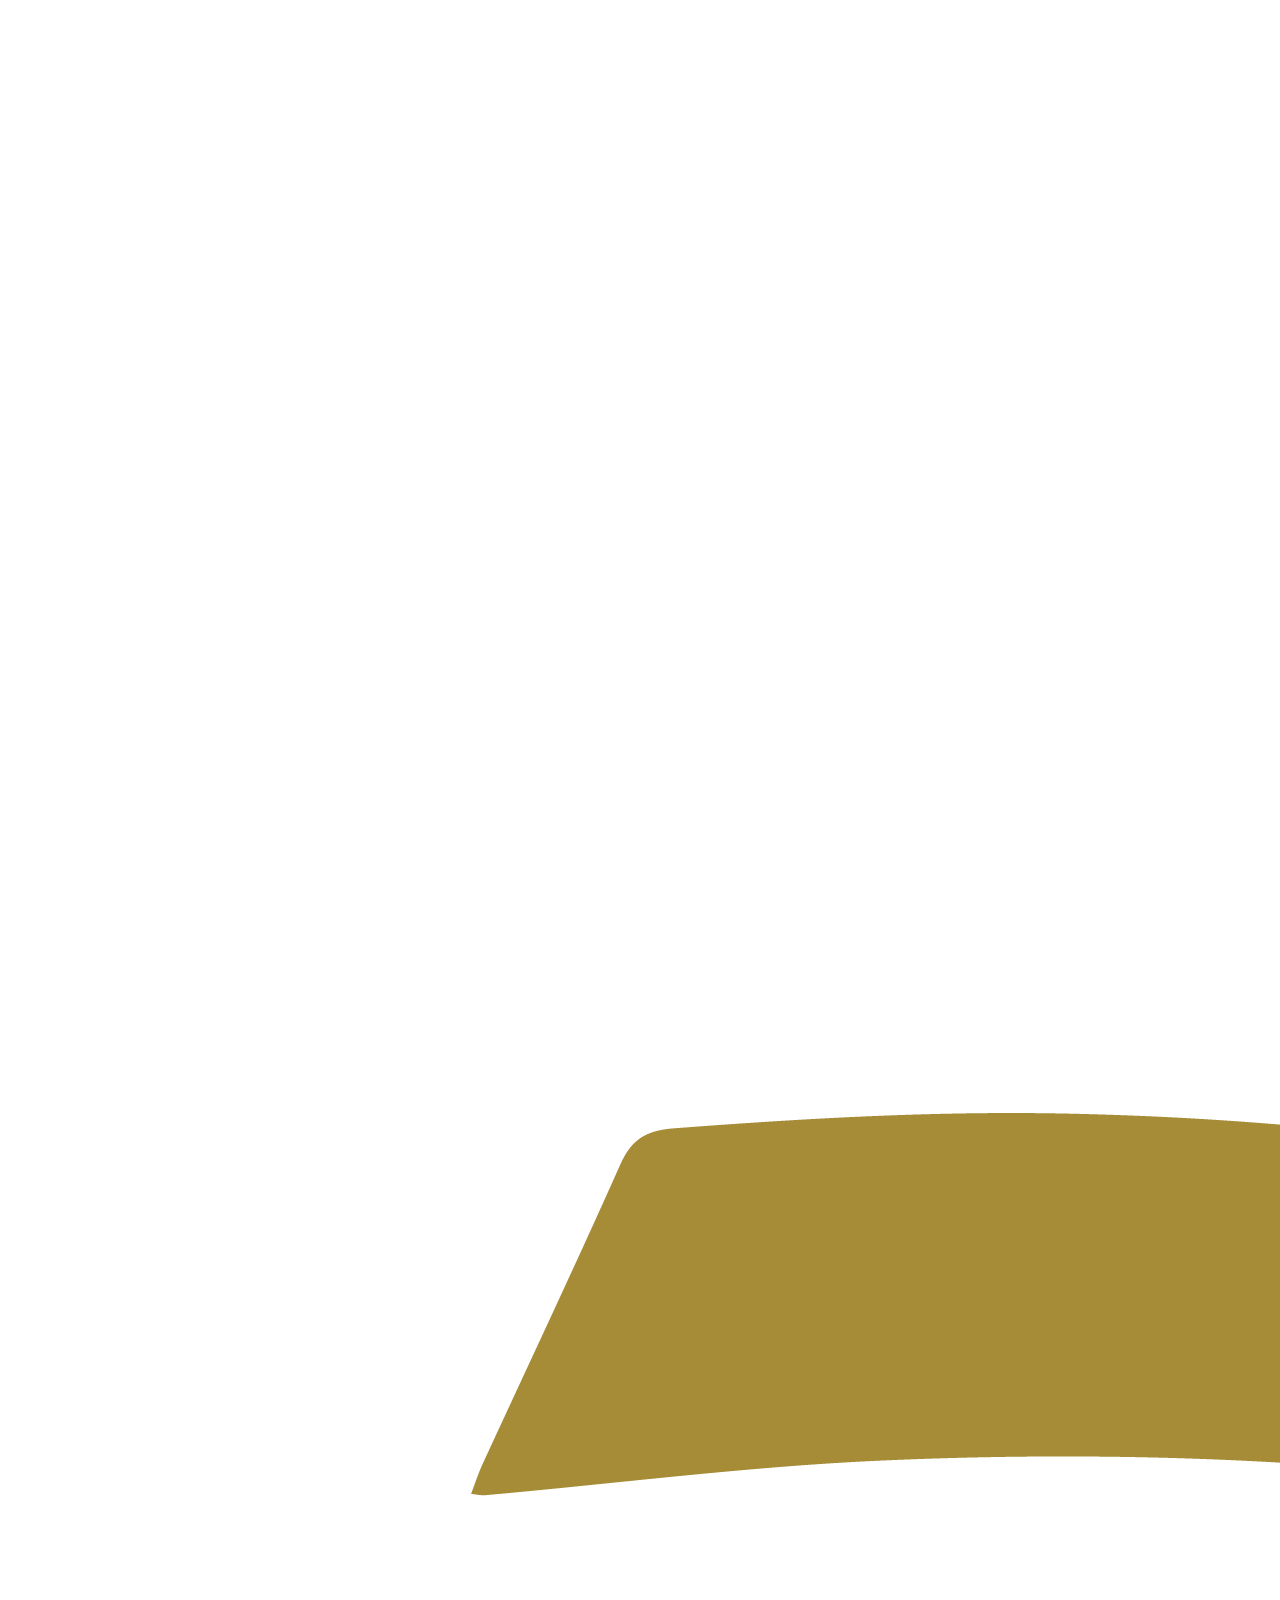
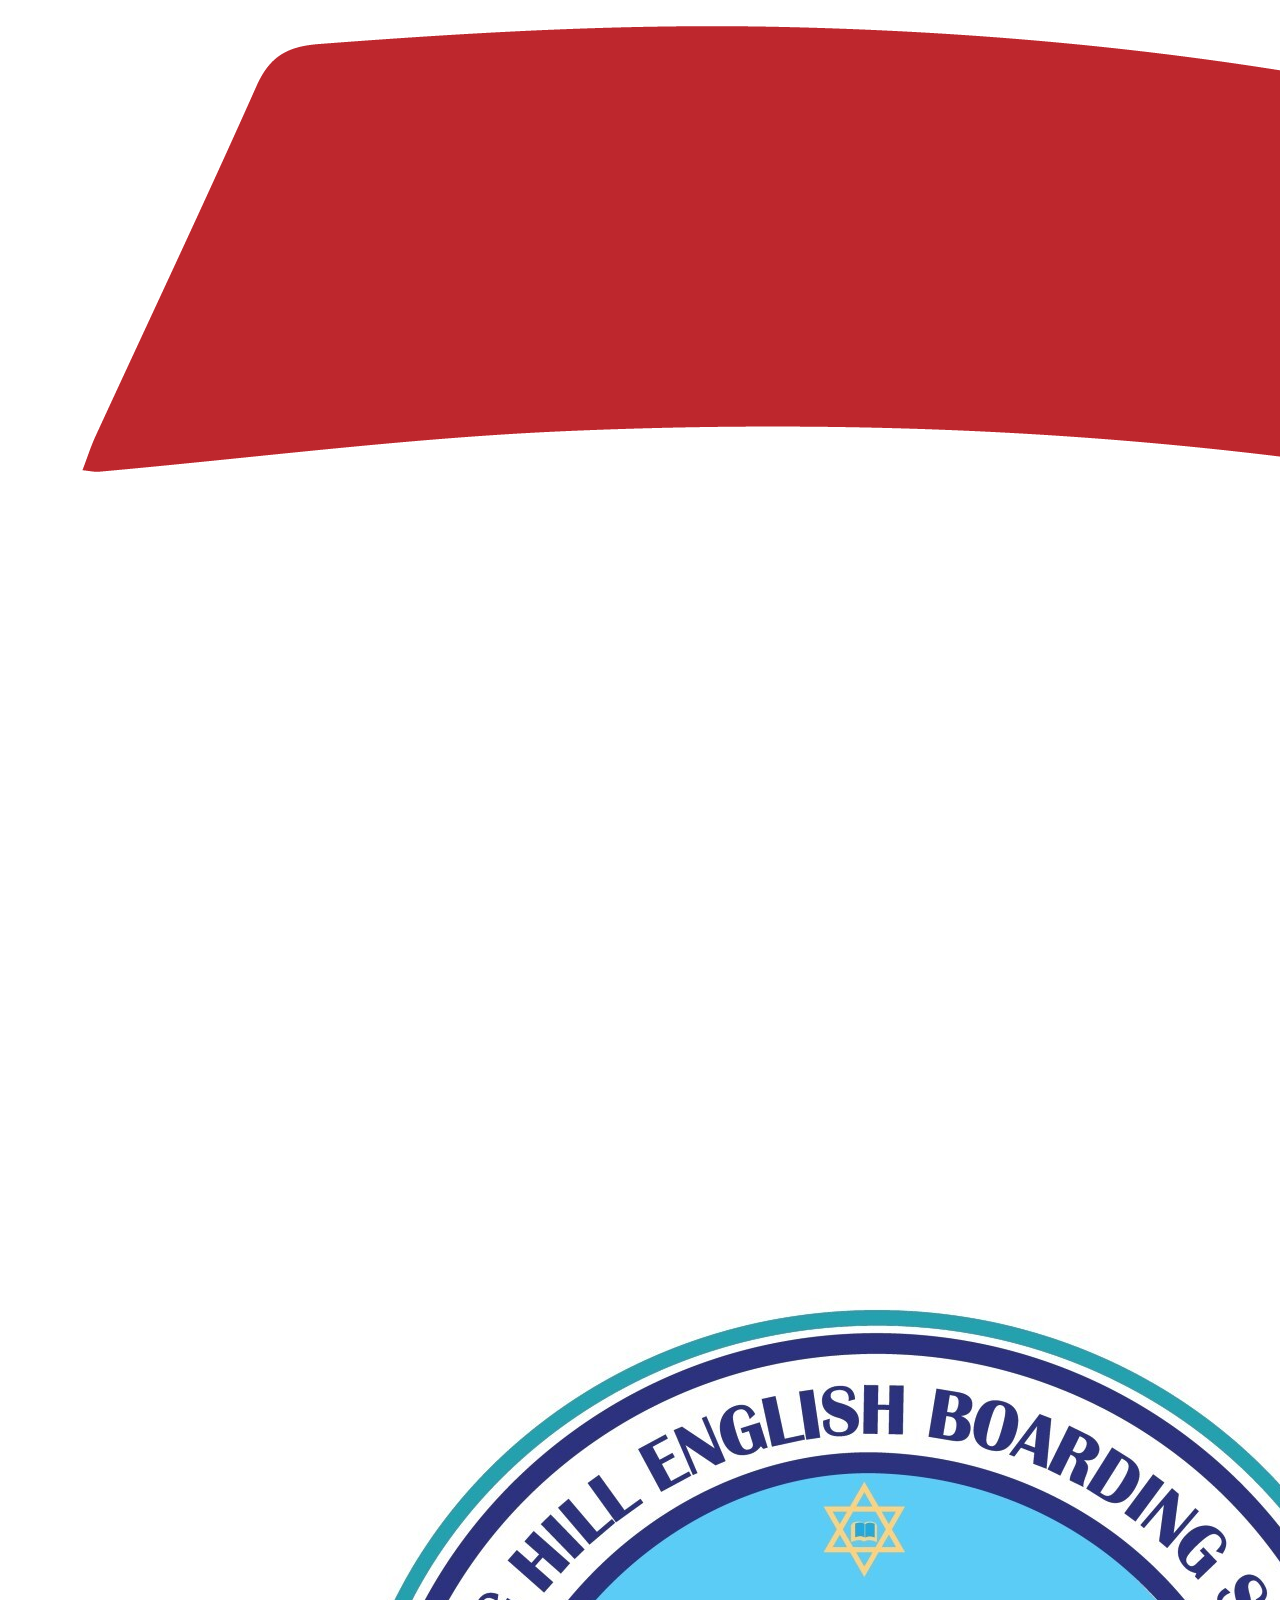
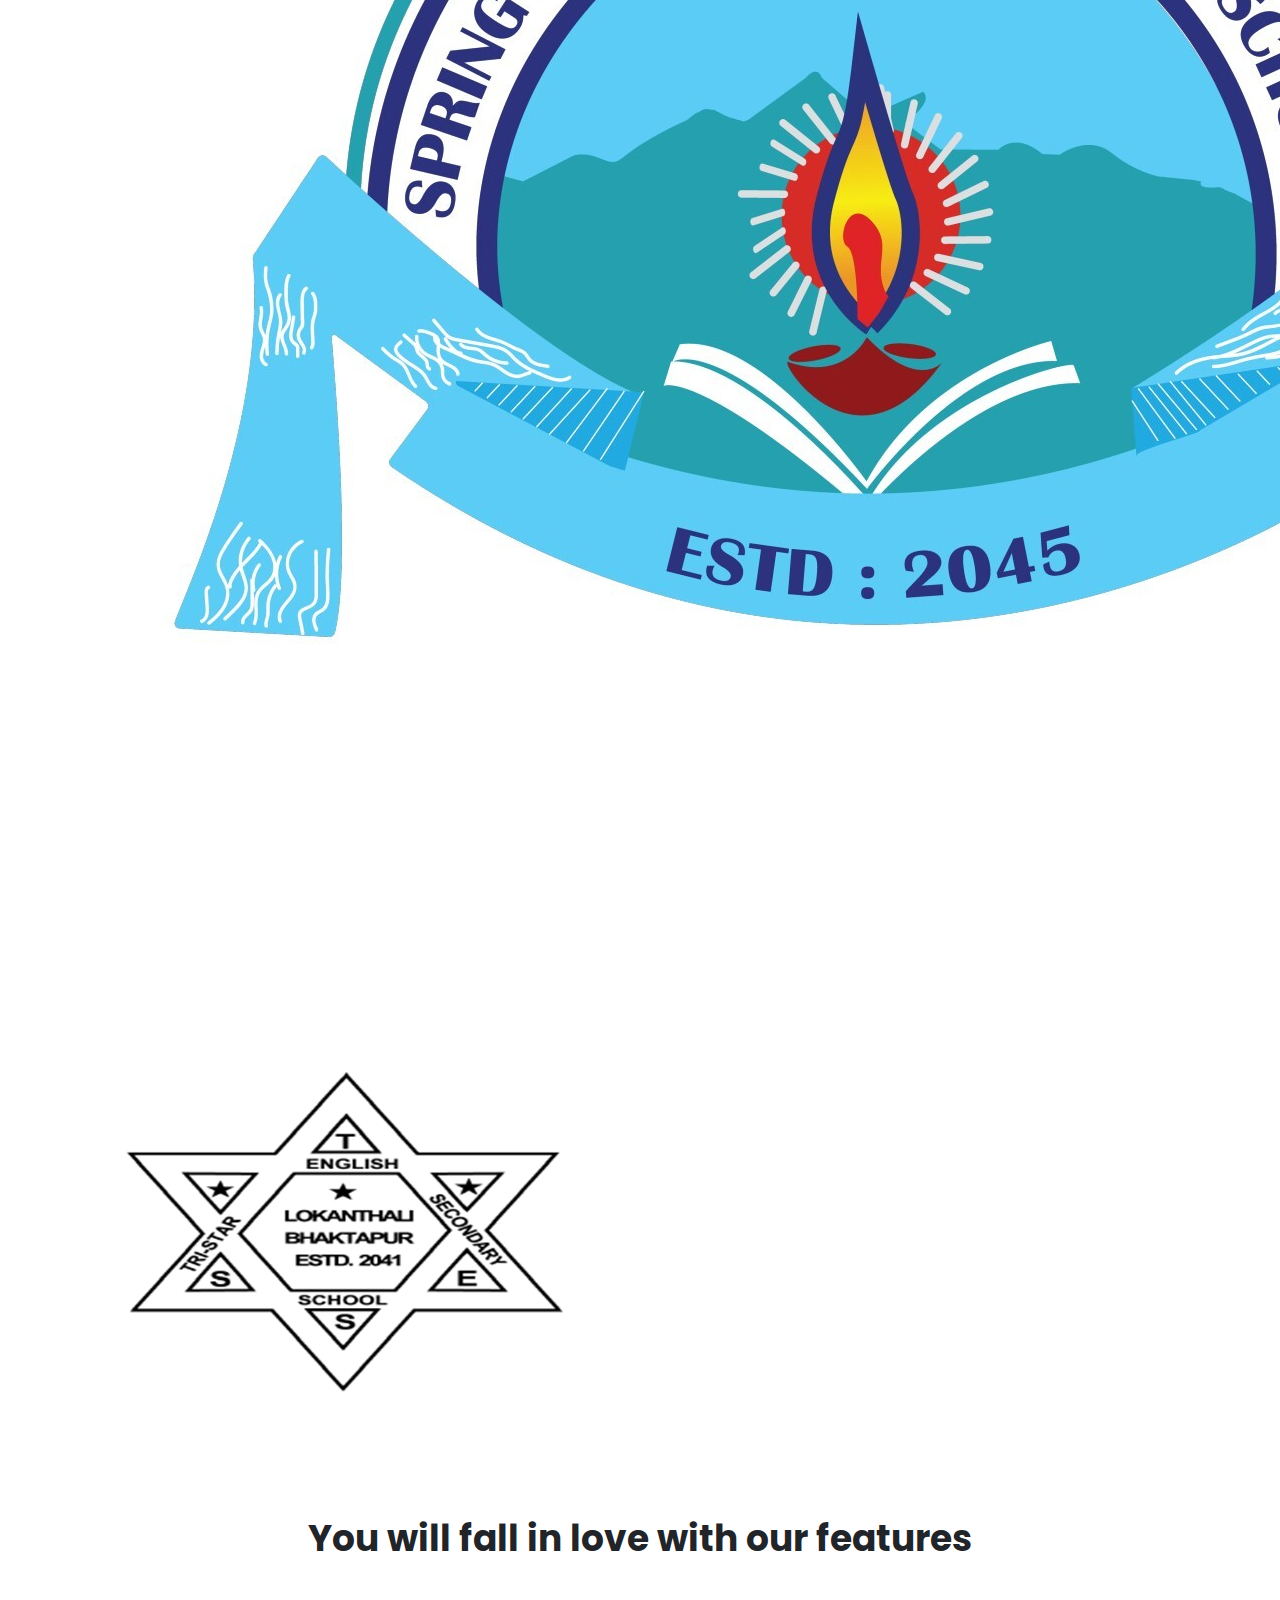
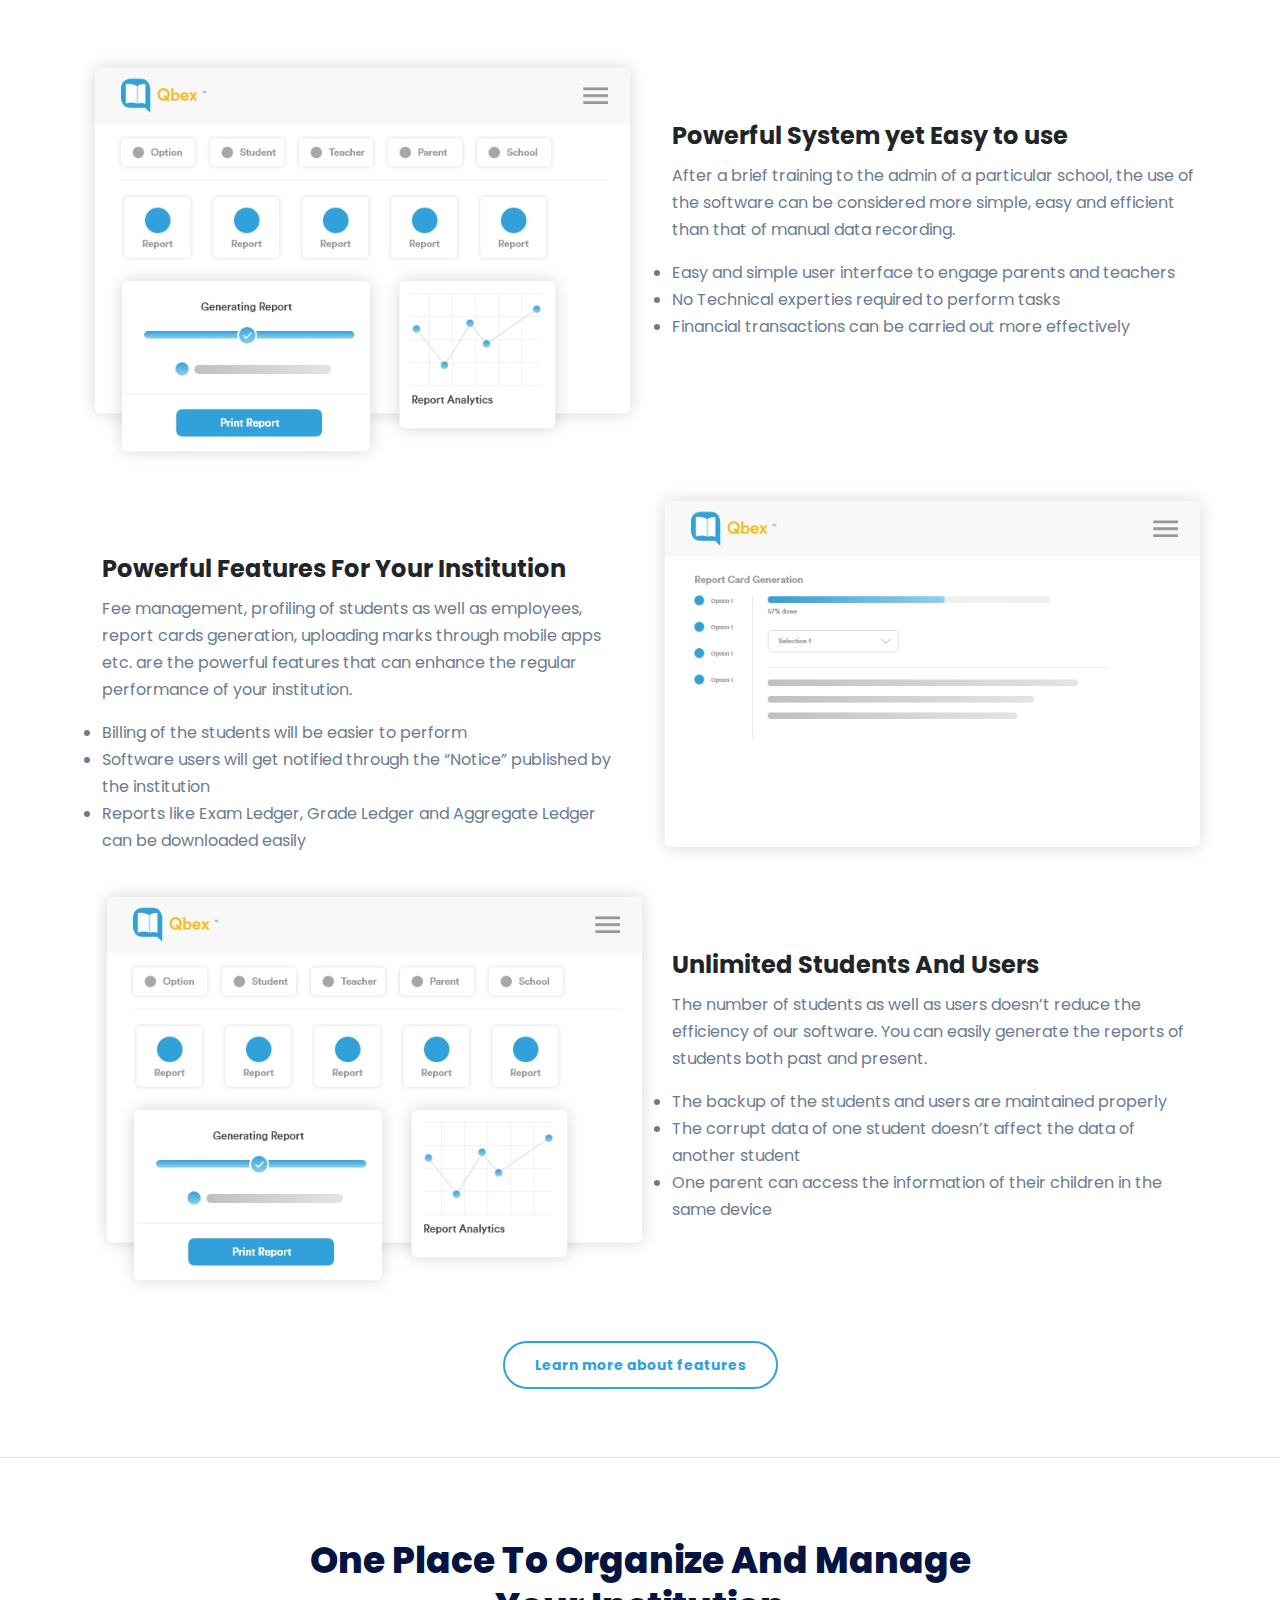
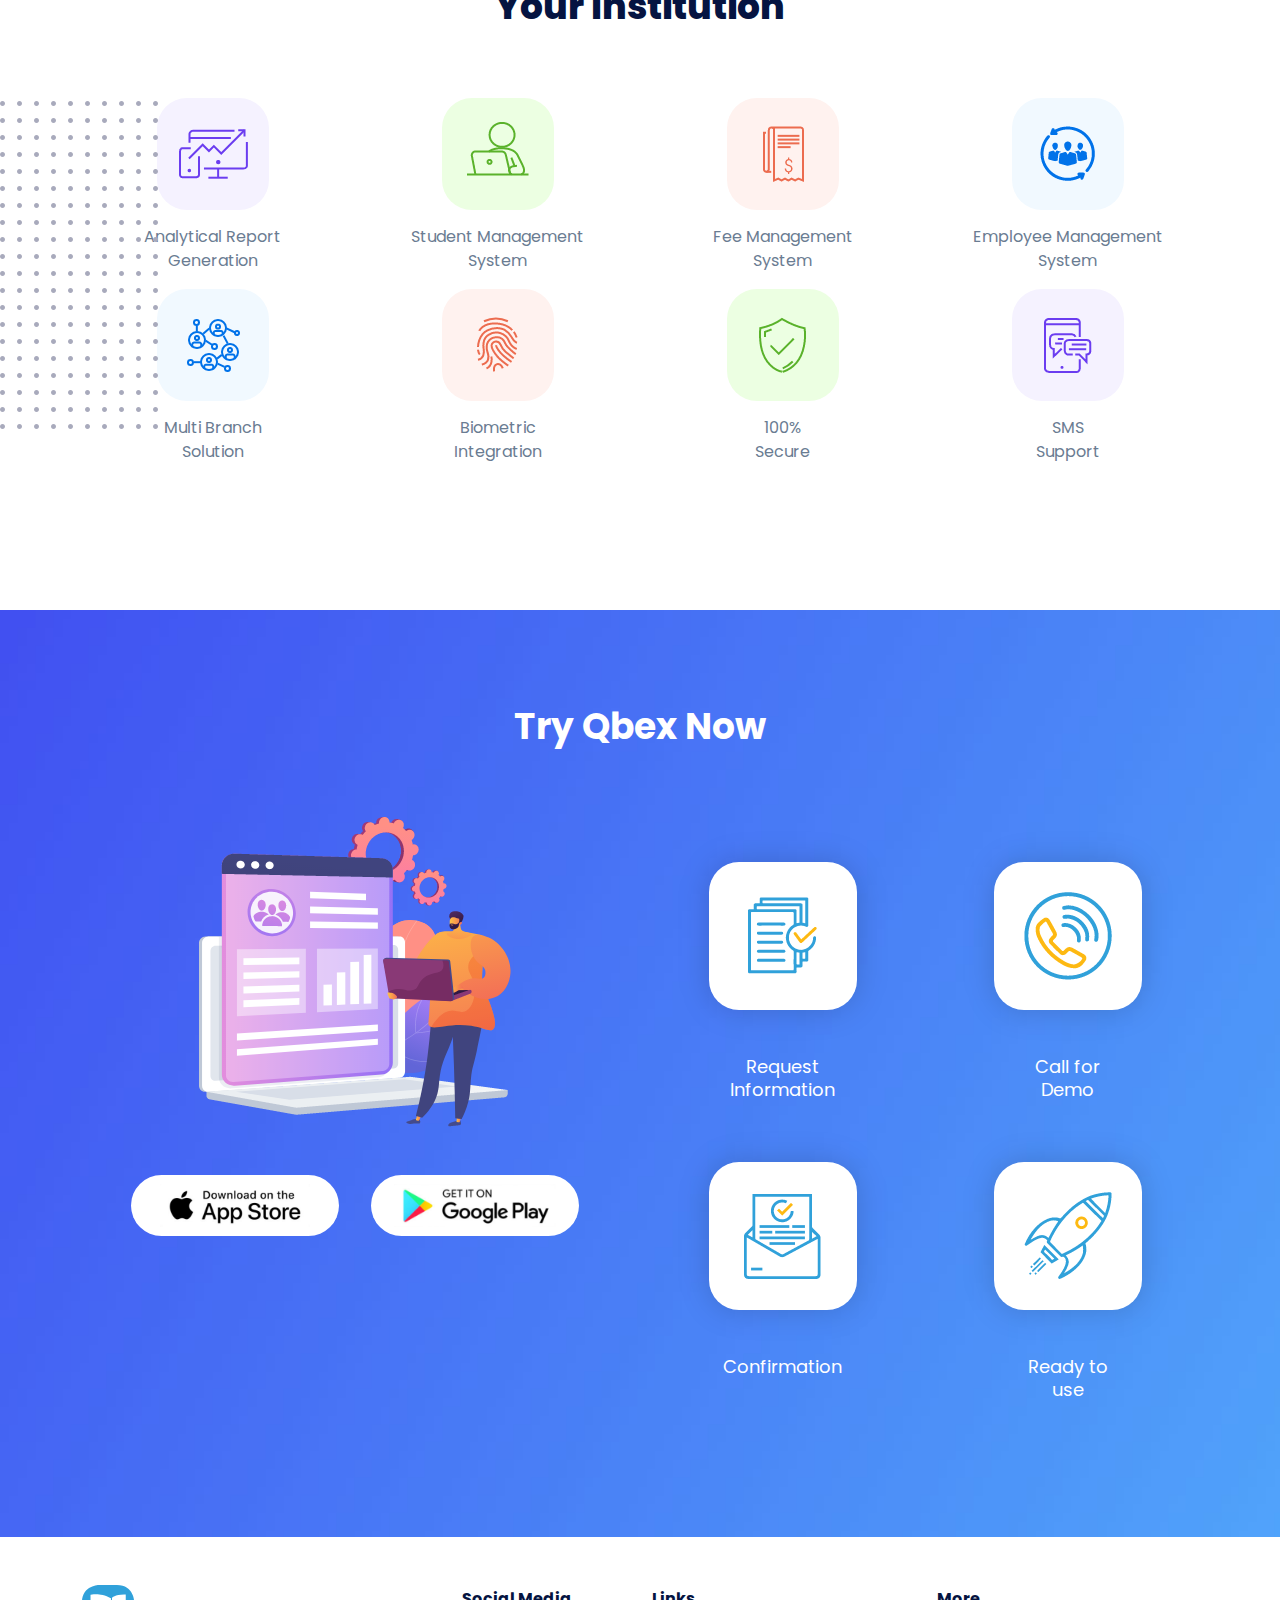
==== commit a8ce0cc4: "hello" ====
--- a/index.html
+++ b/index.html
@@ -145,7 +145,7 @@
                     <img src="img/teachers.svg" class="card-img-top" alt="..." style="width: 145px;">
                     <div class="card-body">
                       <h3 class="card-heading mb-3">For Teachers </h3>
-                      <p class="card-text">Teachers can submit self-attendance and keep track of student attendance.</p>
+                      <p class="card-text">Teachers can update student marks as per their subjects and keep the track of their attendance.</p>
                     </div>
                   </div>
                 </div>
@@ -161,7 +161,7 @@
      <section class="test d-none d-lg-block">
           <div class="container">
             <div class="monials">
-              <p>TESTIMONIALS</p>
+              <p>TESTIMONALS</p>
                <h3>Review from our Clients</h3>
                <div class="row pt-5">
                  <div class="col-lg-6" data-aos="zoom-in"
@@ -192,7 +192,7 @@
                       </div>
                       <div class="review-body">
                         <div class="review-tittle">Sundar Budathoki</div>
-                        <div class="review-sub-tittle">Spring Hill English Boarding School</div>
+                        <div class="review-sub-tittle">Nepal Police School Chitwan</div>
                         <div class="review-body-content">
                           <p class="p-0">“The Software makes the overall performance of the school run smoothly especially dealing with the finance related transactions with the help of regular support staff. Multi processes can be carried out at the same time with ease and the security & back up of the information makes it more reliable. The thing that I like the most about Qbex is the speed and accuracy of report cards that it generates. We always receive excellent support from the Qbex team, especially during report card preparation and distribution. It saves our teachers a lot of time and effort.”</p>
                         </div>
@@ -208,7 +208,7 @@
        <section class="test d-block d-lg-none">
          <div class="container">
            <div class="monials">
-             <p>TESTIMOINALS</p>
+             <p>TESTIMONALS</p>
              <h3>Review from our Clients</h3>
              <div id="carouselExampleFade" class="carousel slide carousel-fade" data-bs-ride="carousel">
               <div class="carousel-inner">
@@ -257,16 +257,17 @@
 
               <div class="owl-carousel owl-theme">
        <img src="img/kidzee.png" alt="">
-             <img src="img/Kinderjoy.png" alt="">
-           <img src="img/Samakhusi.png" alt="">
-          <img src="img/Sandikharka.png" alt="">
-        <img src="img/nps sanga kavre.png" alt="">
+            <img src="img/Kinderjoy.png" alt="">
+            <img src="img/Samakhusi.png" alt="">
+            <img src="img/Sandikharka.png" alt="">
+            <img src="img/nps sanga kavre.png" alt="">
             <img src="img/nps tanahun.png" alt="">
             <img src="img/npsGaruda.png" alt="">
             <img src="img/Chitwan.jpg" alt="">
             <img src="img/Chanakya Educators.png" alt="">
             <img src="img/Springhill.jpg" alt="">
-             <img src="img/TriStar.png" alt="">   
+            <img src="img/TriStar.png" alt="">
+            
             </div>
             </div>
            
@@ -291,8 +292,9 @@
                 <h3>Powerful System yet Easy to use</h3>
                 <p>After a brief training to the admin of a particular school, the use of the software can be considered more simple, easy and efficient than that of manual data recording.</p>
                 <ul>
-              <li> Easy and simple user interface to engage parents and teacher.</li>
-               <li> No Technical experties required to perform tasks.</li>
+              <li> Easy and simple user interface to engage parents and teachers</li>
+              <li> No Technical experties required to perform tasks</li>
+              <li> Financial transactions can be carried out more effectively</li>
                 </ul>
               </div>
             </div>
@@ -304,8 +306,9 @@
                 <h3>Powerful Features For Your Institution</h3>
                 <p>Fee management, profiling of students as well as employees, report cards generation, uploading marks through mobile apps etc. are the powerful features that can enhance the regular performance of your institution.</p>
                 <ul>
-                  <li> Billing of the students will be easier to perform.</li>
+                  <li> Billing of the students will be easier to perform</li>
                   <li> Software users will get notified through the “Notice” published by the institution</li>
+                  <li>Reports like Exam Ledger, Grade Ledger and Aggregate Ledger can be downloaded easily</li>
                 </ul>
               </div>
             </div>
@@ -324,8 +327,9 @@
                 <h3>Unlimited Students And Users</h3>
                 <p>The number of students as well as users doesn’t reduce the efficiency of our software. You can easily generate the reports of students both past and present.</p>
                 <ul>
-                  <li> The backup of the students and users are maintained properly.</li>
-                  <li> The corrupt data of one student doesn’t affect the data of another student.</li>
+                  <li> The backup of the students and users are maintained properly</li>
+                  <li> The corrupt data of one student doesn’t affect the data of another student</li>
+                  <li> One parent can access the information of their children in the same device</li>
                 </ul>
               </div>
             </div>
@@ -347,7 +351,7 @@
                 Your Institution</h3>
              </div>
             <div class="row  text-center">
-              <div class=" col-6 col-lg-3 col-md-3"data-aos="fade-up" data-aos-duration="500">
+              <div class=" col-6 col-lg-3 col-md-3">
                 <div class="head">
                 <img src="img/analytical.png" alt="">
                 </div>
@@ -356,7 +360,7 @@
                   Generation</p>
                 </div>
               </div>
-              <div class="col-6 col-lg-3 col-md-3"data-aos="fade-up" data-aos-duration="500">
+              <div class="col-6 col-lg-3 col-md-3">
               <div class="head">
               <img src="img/stu2.png" alt="">
               </div>
@@ -365,7 +369,7 @@
                <br> System</p>
               </div>
               </div>
-              <div class="col-6 col-lg-3 col-md-3"data-aos="fade-up" data-aos-duration="500">
+              <div class="col-6 col-lg-3 col-md-3">
             <div class="head">
             <img src="img/fee2.png" alt="">
             </div>
@@ -375,7 +379,7 @@
             System</p>
             </div>
               </div>
-              <div class="col-6 col-lg-3 col-md-3"data-aos="fade-up" data-aos-duration="500">
+              <div class="col-6 col-lg-3 col-md-3">
           <div class="head">
           <img src="img/employee2.png" alt="">
           </div>
@@ -385,7 +389,7 @@
            System </p>
           </div>
               </div>
-              <div class="col-6 col-lg-3 col-md-3"data-aos="fade-up" data-aos-duration="250">
+              <div class="col-6 col-lg-3 col-md-3">
                 <div class="head">
                 <img src="img/branch2.png" alt="">
                 </div>
@@ -394,7 +398,7 @@
                  Solution</p>
                 </div>
               </div>
-              <div class="col-6 col-lg-3 col-md-3"data-aos="fade-up"  data-aos-duration="250">
+              <div class="col-6 col-lg-3 col-md-3">
               <div class="head">
               <img src="img/finger2.png" alt="">
               </div>
@@ -403,7 +407,7 @@
                <br>Integration</p>
               </div>
               </div>
-              <div class="col-6 col-lg-3 col-md-3"data-aos="fade-up" data-aos-duration="250">
+              <div class="col-6 col-lg-3 col-md-3">
             <div class="head">
             <img src="img/secure2.png" alt="">
             </div>
@@ -413,7 +417,7 @@
            Secure</p>
             </div>
               </div>
-              <div class="col-6 col-lg-3 col-md-3"data-aos="fade-up"  data-aos-duration="50">
+              <div class="col-6 col-lg-3 col-md-3">
           <div class="head">
           <img src="img/sms2.png" alt="">
           </div>
@@ -447,7 +451,7 @@
               </div>  
               <div class="col-lg-6">
                 <div class="row">
-                  <div class="col-6 col-lg-6" data-aos="zoom-in">
+                  <div class="col-6 col-lg-6">
                     <div class="try-content">
                       <div class="try-head">
                         <img src="img/res.png" alt="">
@@ -459,7 +463,7 @@
                       </div>
                     </div>
                   </div>
-                  <div class="col-6 col-lg-6" data-aos="zoom-in">
+                  <div class="col-6 col-lg-6">
                     <div class="try-content">
                       <div class="try-head">
                         <img src="img/call.png   " alt="">
@@ -471,7 +475,7 @@
                       </div>
                     </div>
                   </div>
-                  <div class="col-6 col-lg-6" data-aos="zoom-in">
+                  <div class="col-6 col-lg-6">
                     <div class="try-content">
                       <div class="try-head">
                         <img src="img/mail.png   " alt="">
@@ -483,7 +487,7 @@
                       </div>
                     </div>
                   </div>
-                  <div class="col-6 col-lg-6" data-aos="zoom-in">
+                  <div class="col-6 col-lg-6">
                     <div class="try-content">
                       <div class="try-head">
                         <img src="img/rocl.png   " alt="">
@@ -507,7 +511,7 @@
                  <img src="img/f-logo.svg" alt="">
                  <div class="bex">
                    <ul>
-                     <li><span>A:</span> Jawlakhel,Lalitpur-5,Nepal</li>
+                     <li><span>A:</span> Jawalakhel,Lalitpur-5,Nepal</li>
                      <li><span>T:</span> +977 9802327105 | 01 5549286 (Support)</li>
                      <li><span>E:</span> info@aria.com.np</li>
                    </ul>
@@ -526,11 +530,11 @@
                 <h4>Links</h4>
                 <div class="link">
                  <ul>
-                   <li><a href="#">Home</a></li>
-                   <li><a href="#">Features</a></li>
-                   <li><a href="#">Modules</a></li>
-                   <li><a href="#">Packages</a></li>
-                   <li><a href="#">Download App</a></li>
+                   <li><a href="index.html">Home</a></li>
+                   <li><a href="features.html">Features</a></li>
+                   <li><a href="module.html">Modules</a></li>
+                   <li><a href="packages.html">Packages</a></li>
+                   <li><a href="download.html">Download App</a></li>
                  </ul>
                 </div>
                </div>
@@ -538,7 +542,7 @@
                  <h4>More</h4>
                  <div class="more">
                    <ul>
-                     <li><a href="">Contact</a></li>
+                     <li><a href="contact.html">Contact</a></li>
                      <li><a href="">Terms</a></li>
                      <li><a href="">Social</a></li>
                    </ul>
@@ -564,4 +568,4 @@
 
  
   </body>
-</html>
+</html>--- a/css/responsive.css
+++ b/css/responsive.css
@@ -10,8 +10,11 @@
   }
   .bg .font {
     position: absolute;
-    left: 35%;
-    top: 56%;
+    left: 50%;
+    top: 42%;
+  }
+  .bg .font img {
+    width: 90%;
   }
   .firstr img, .secr img, .thirdr img {
     width: 80%;
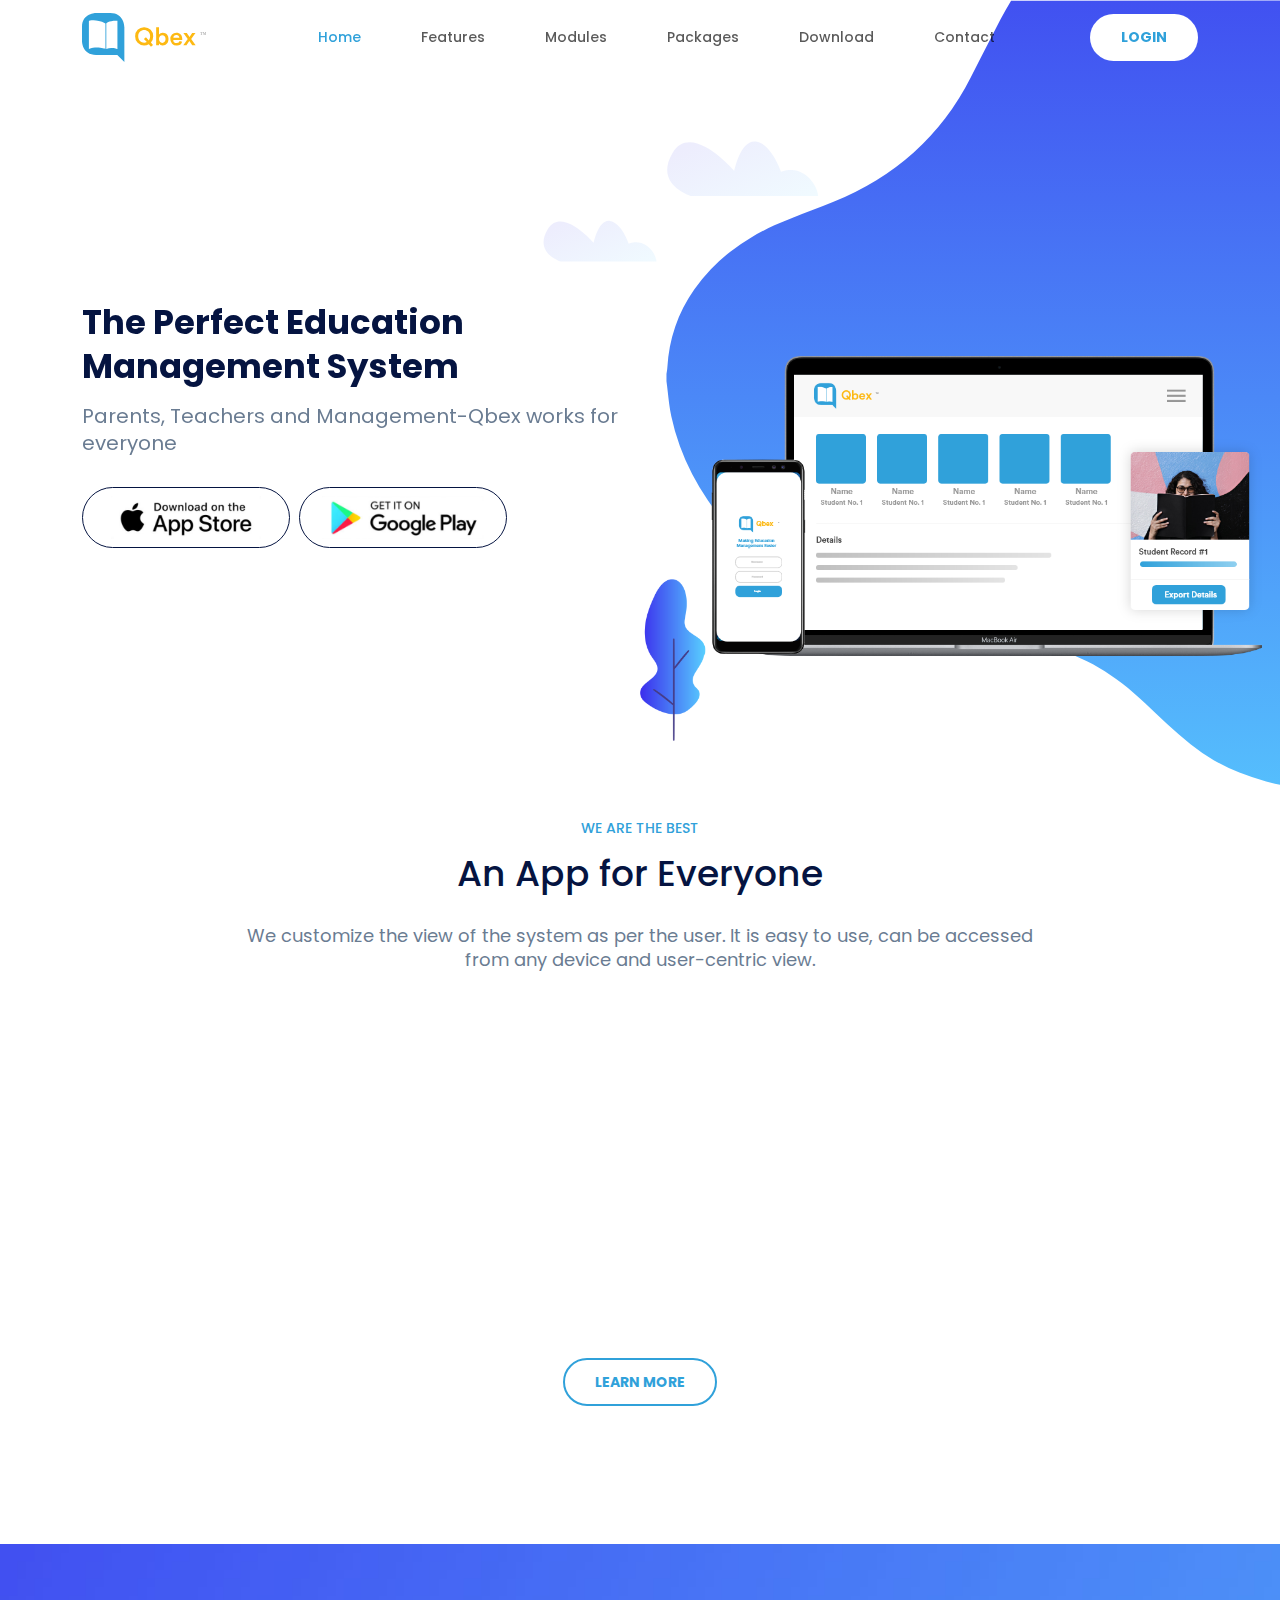
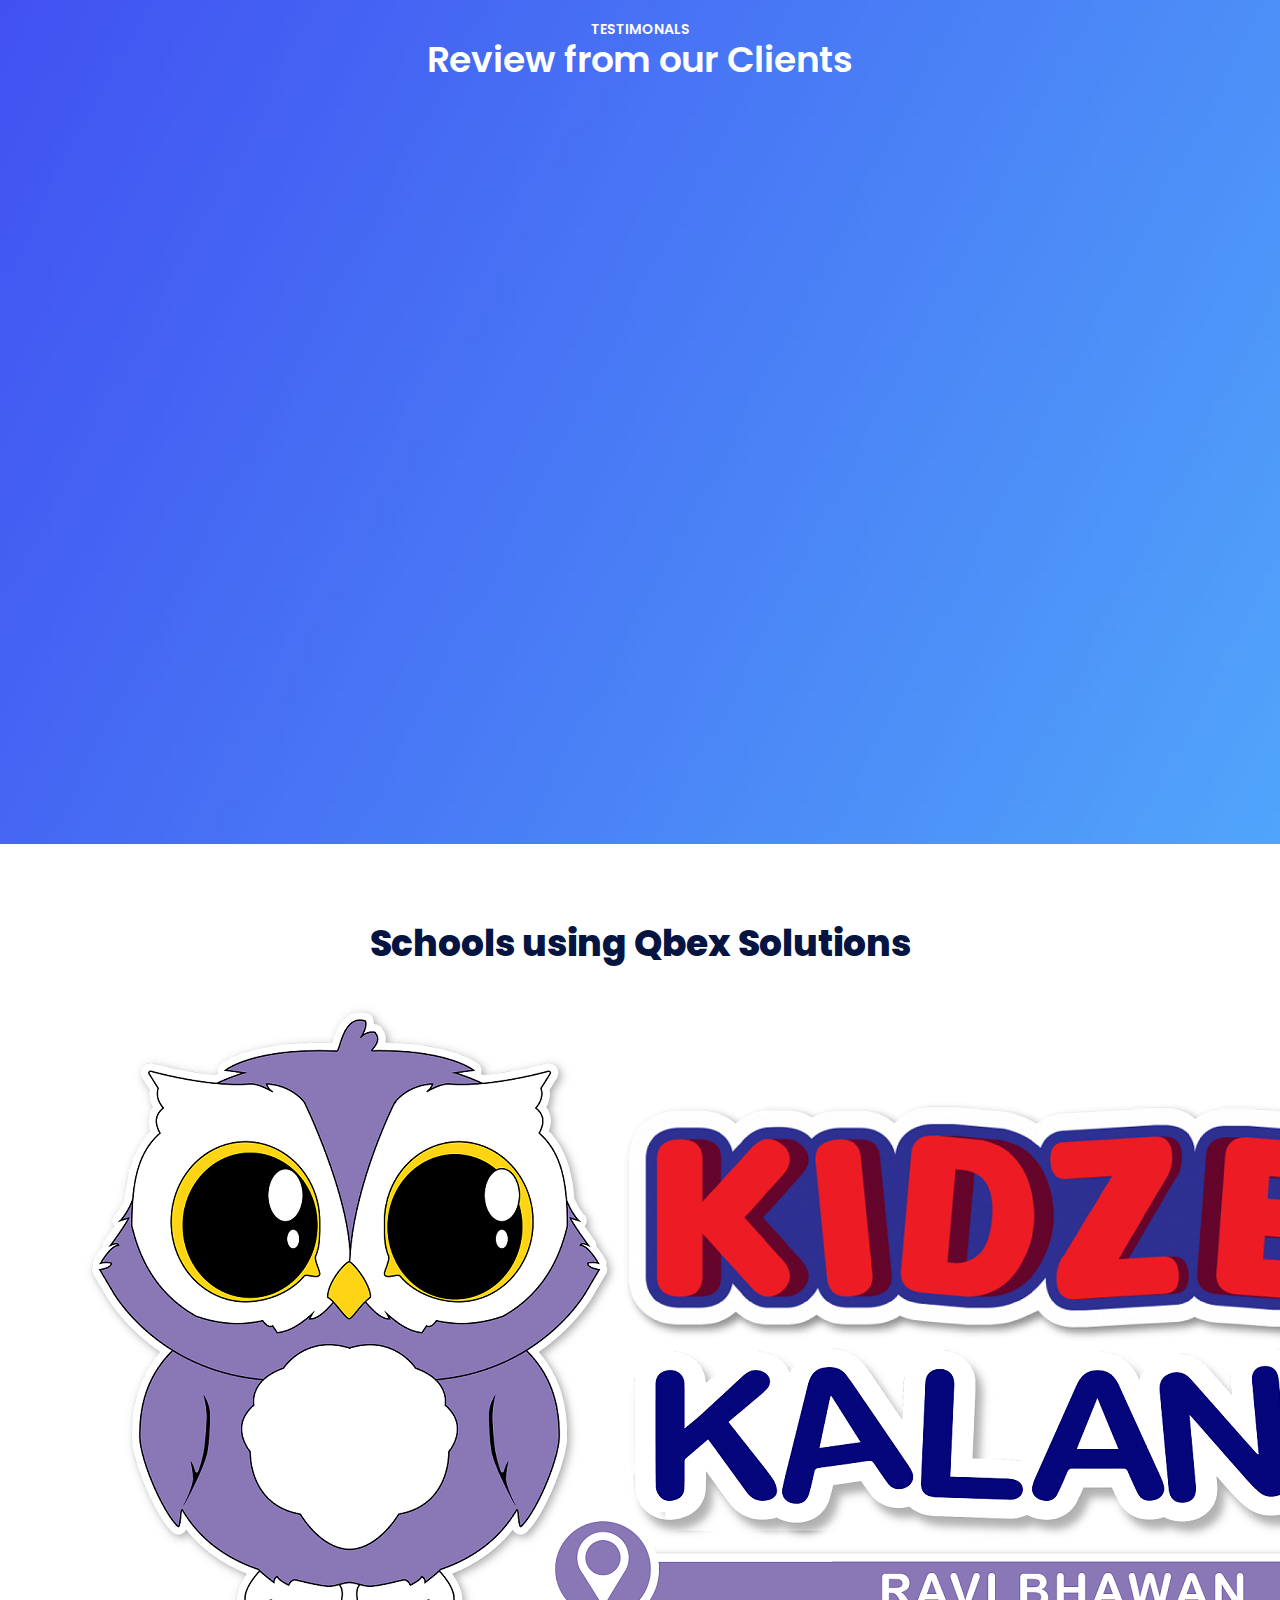
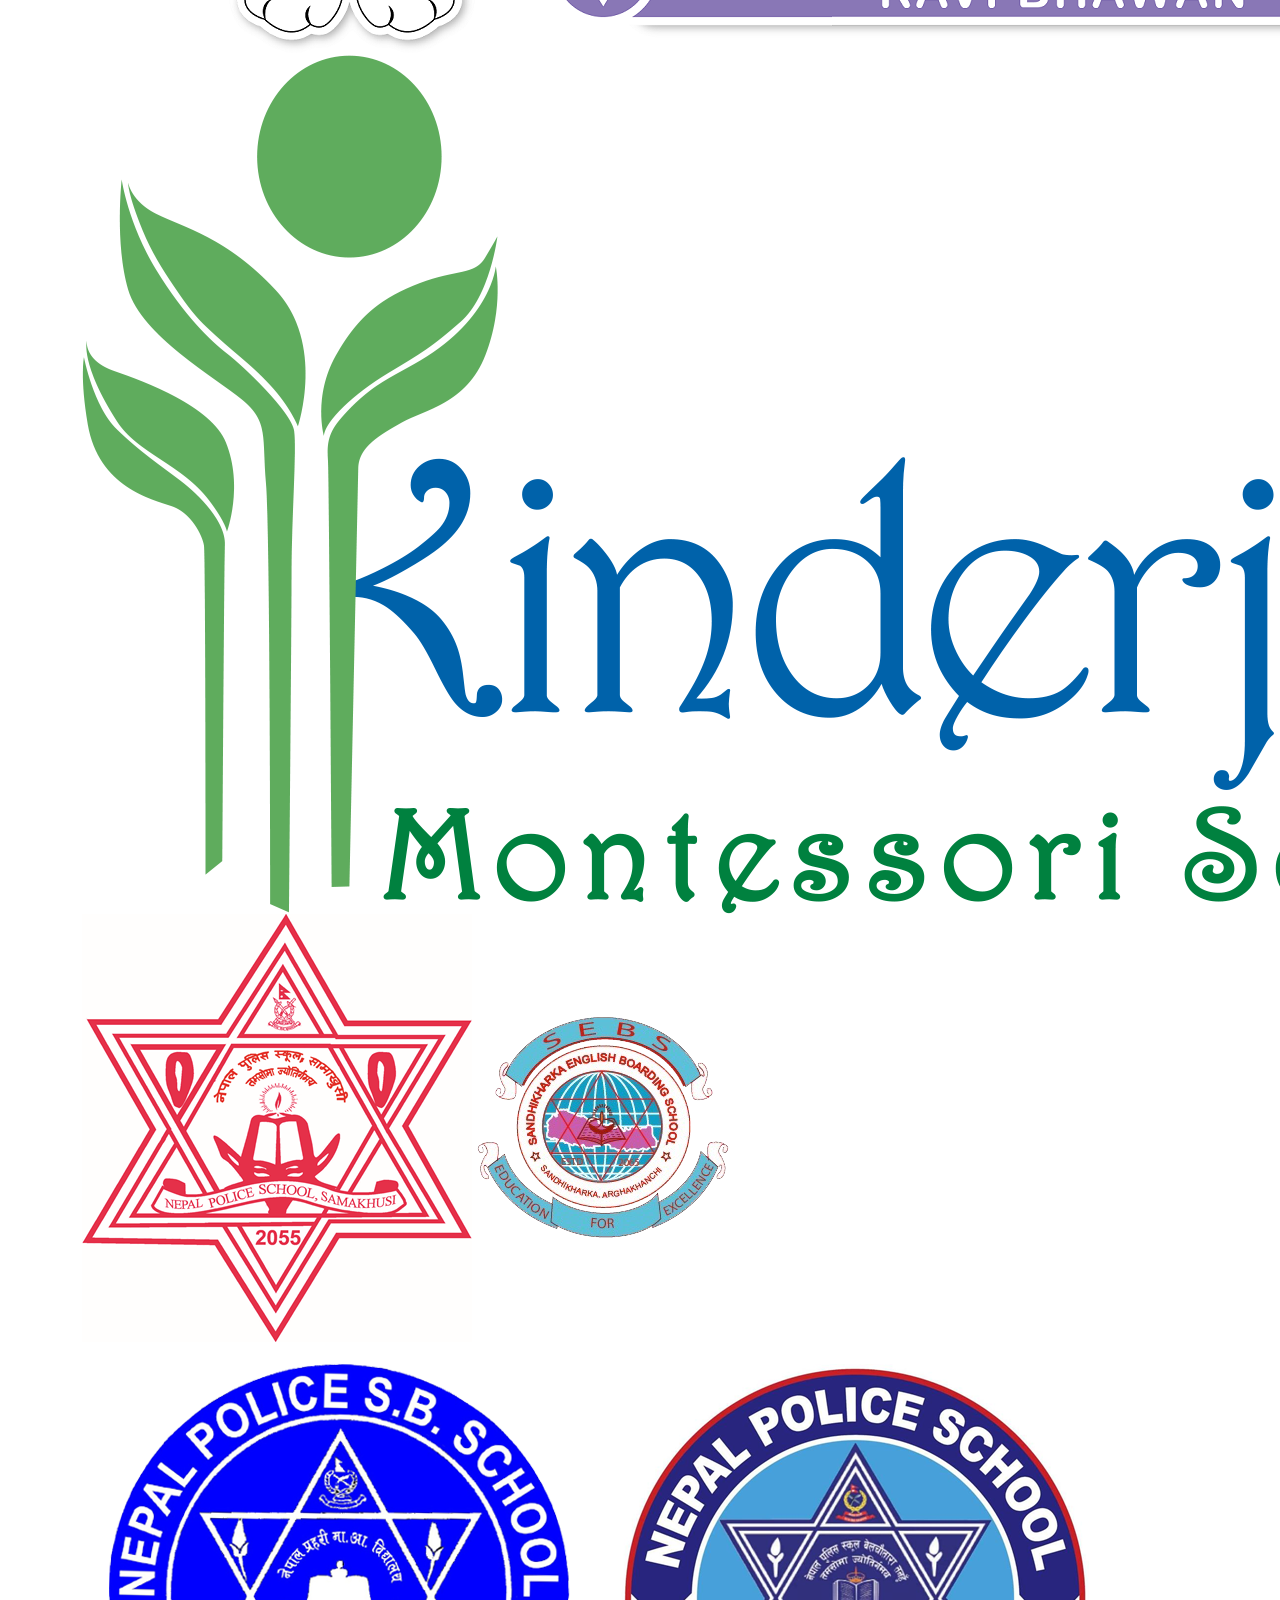
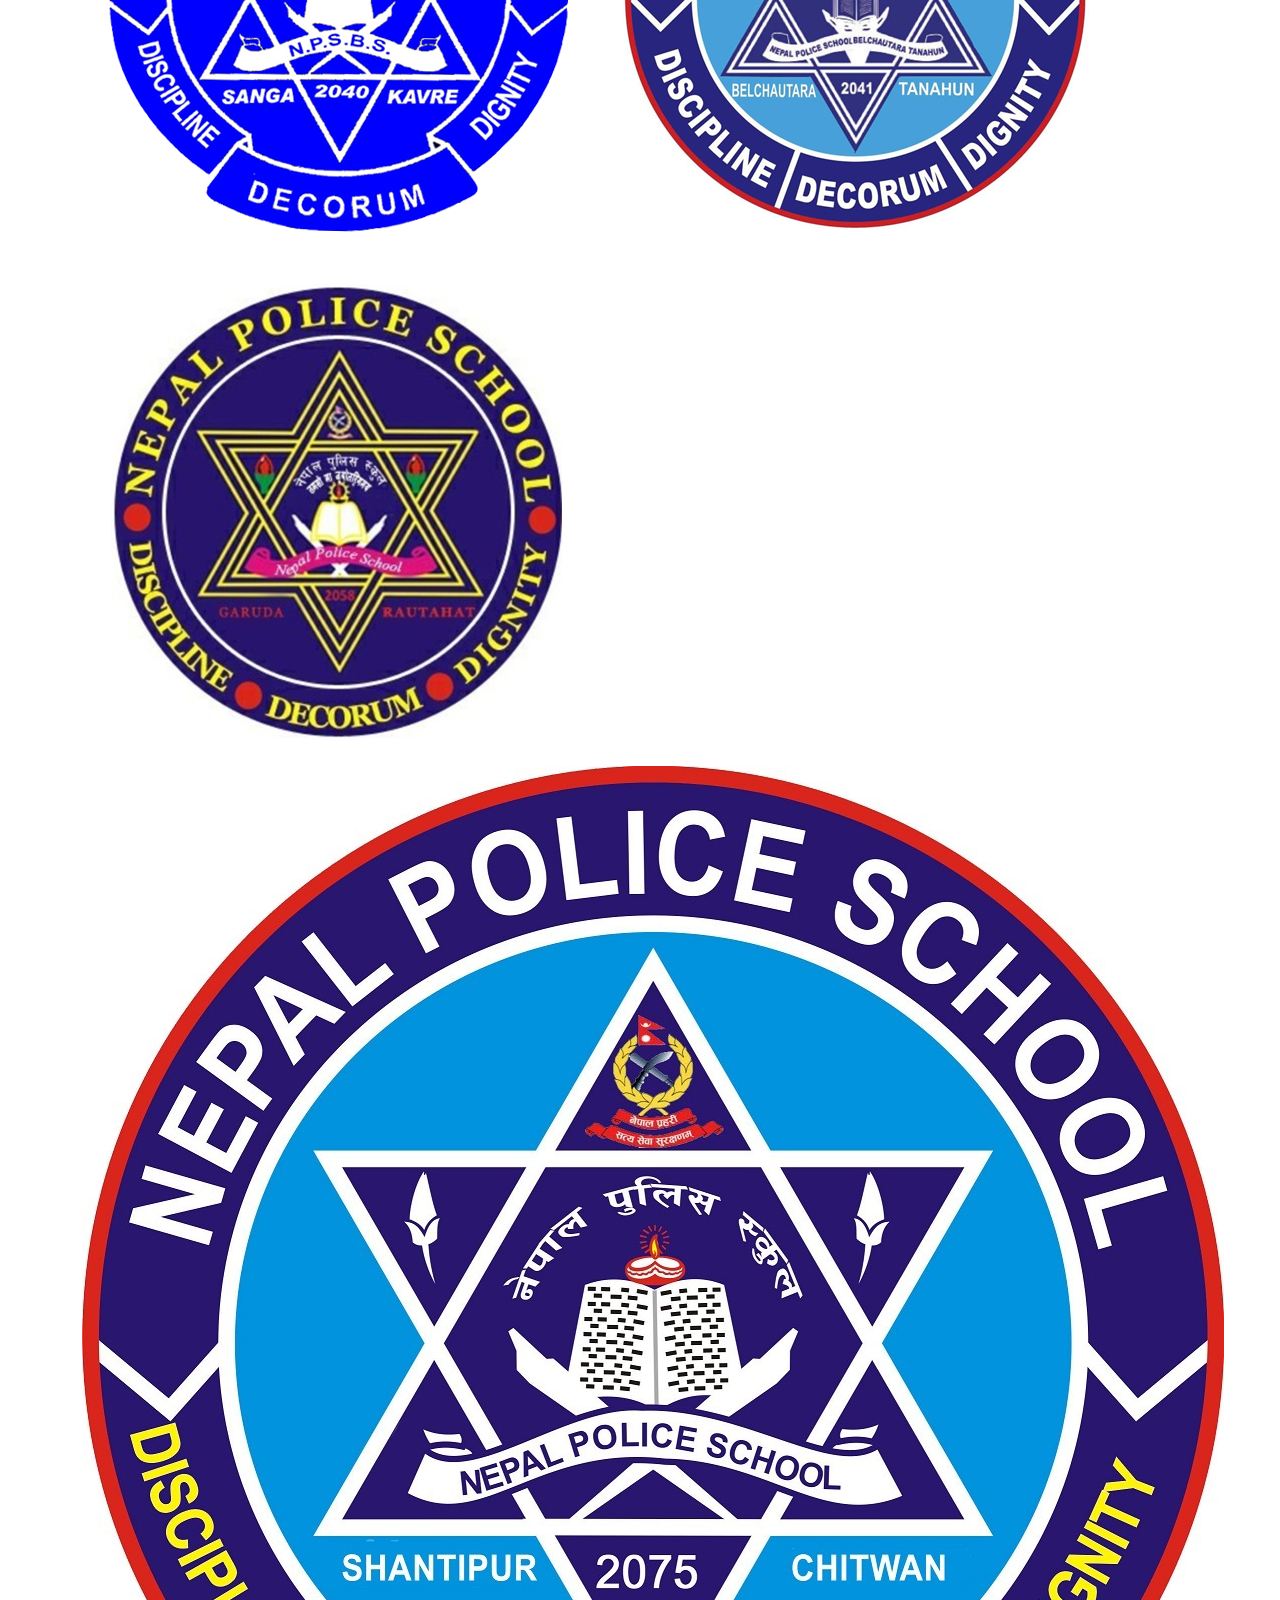
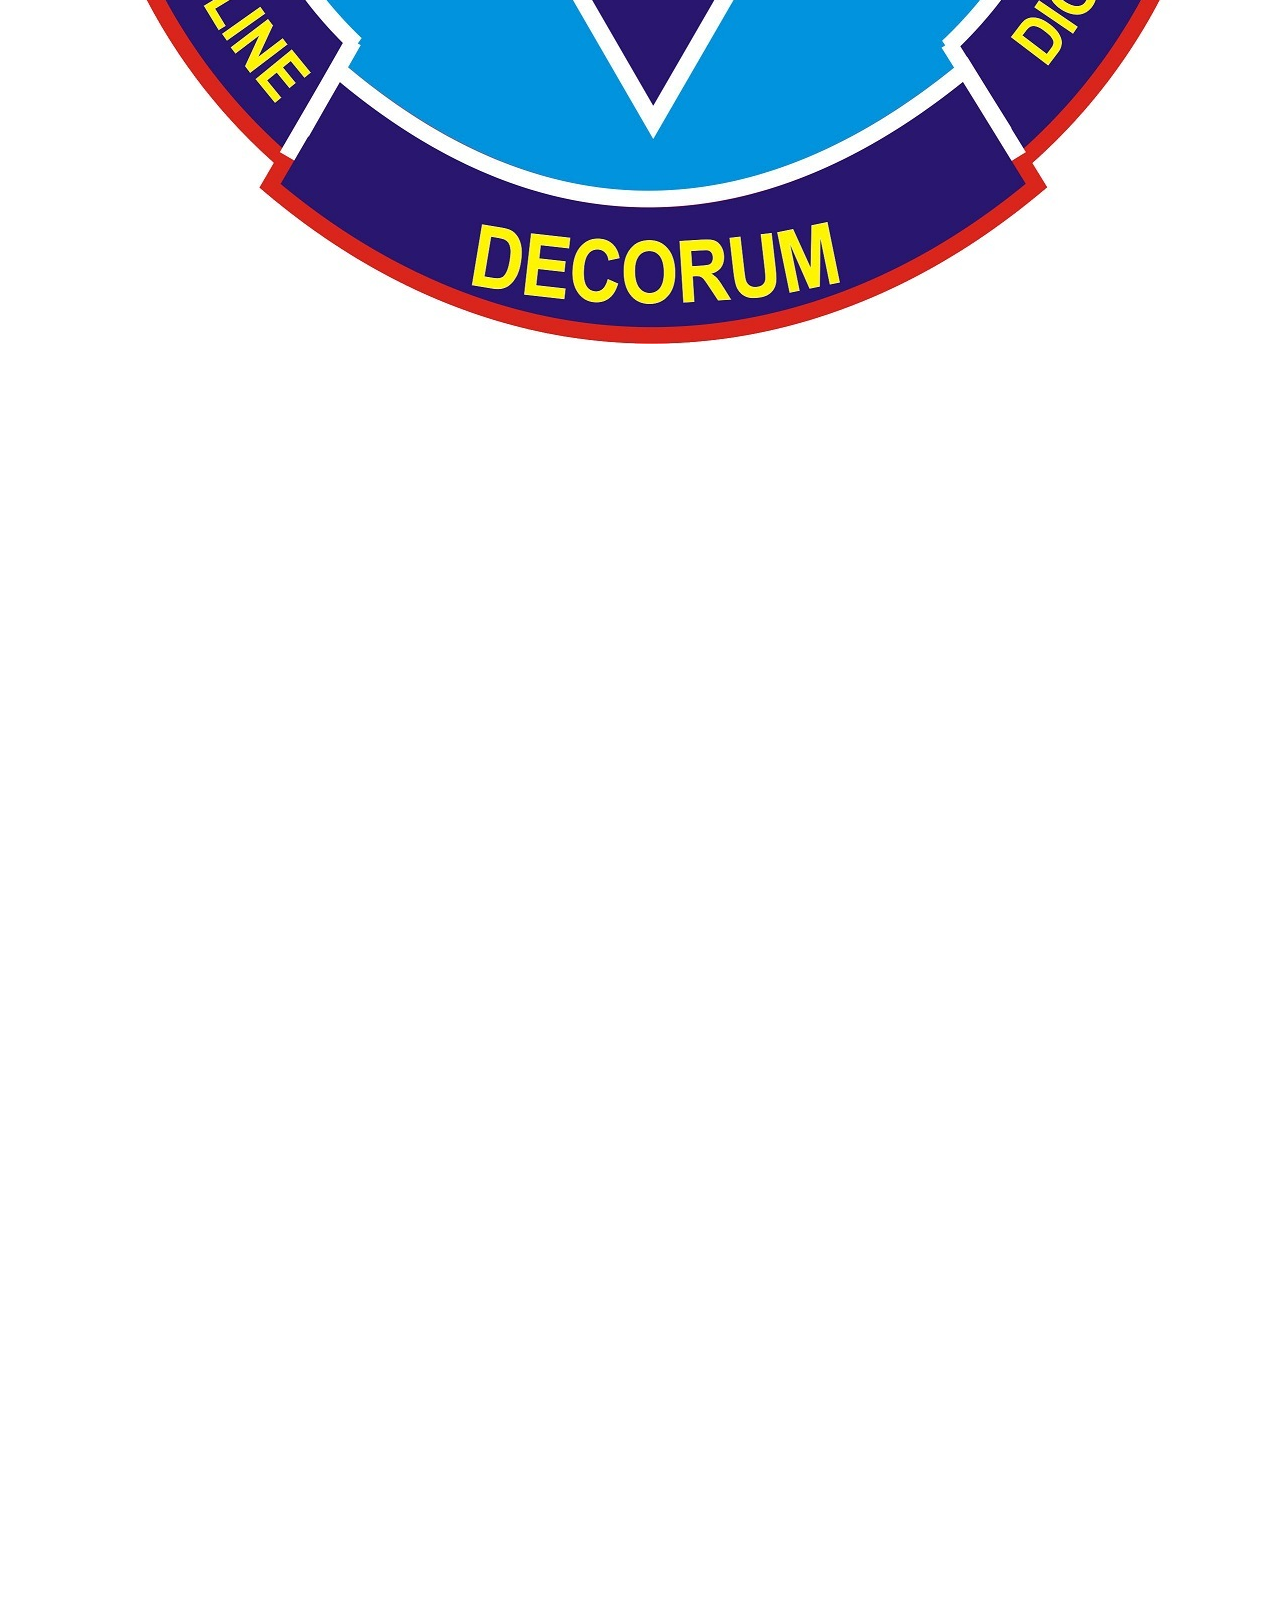
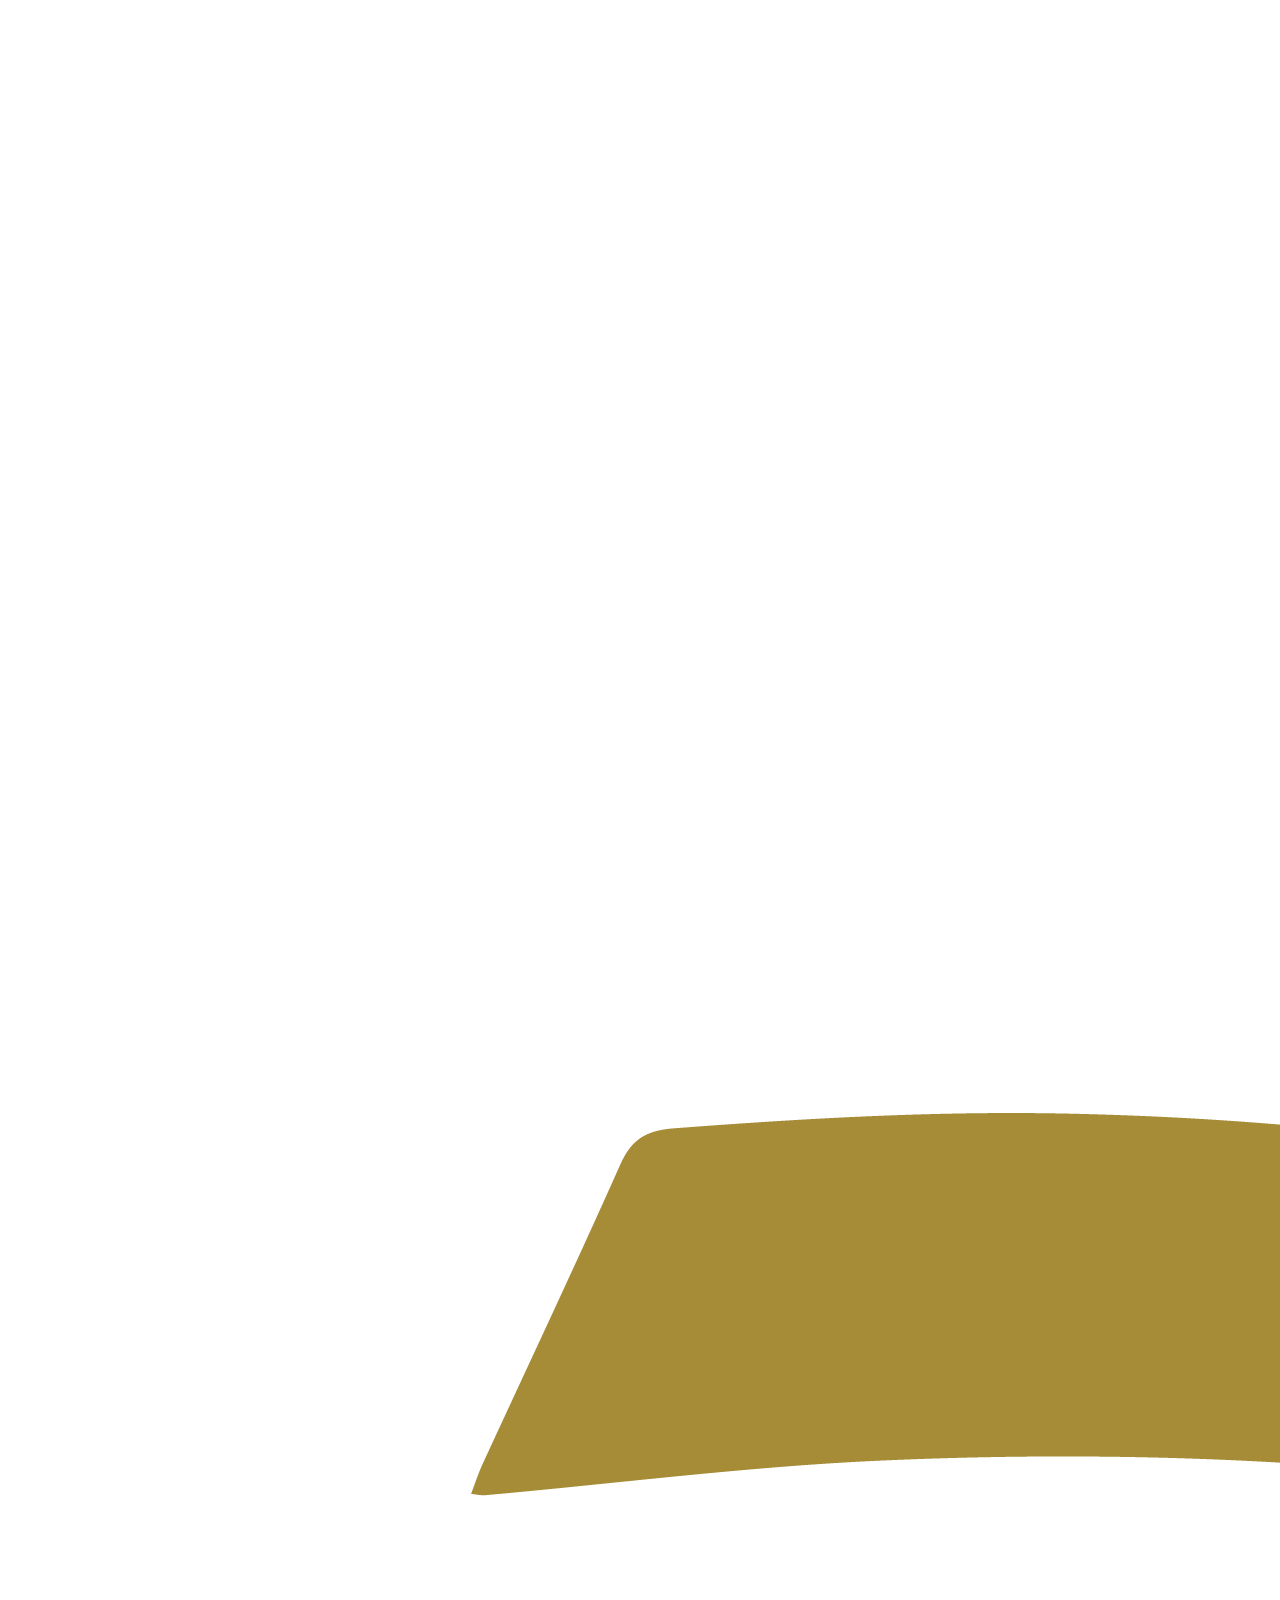
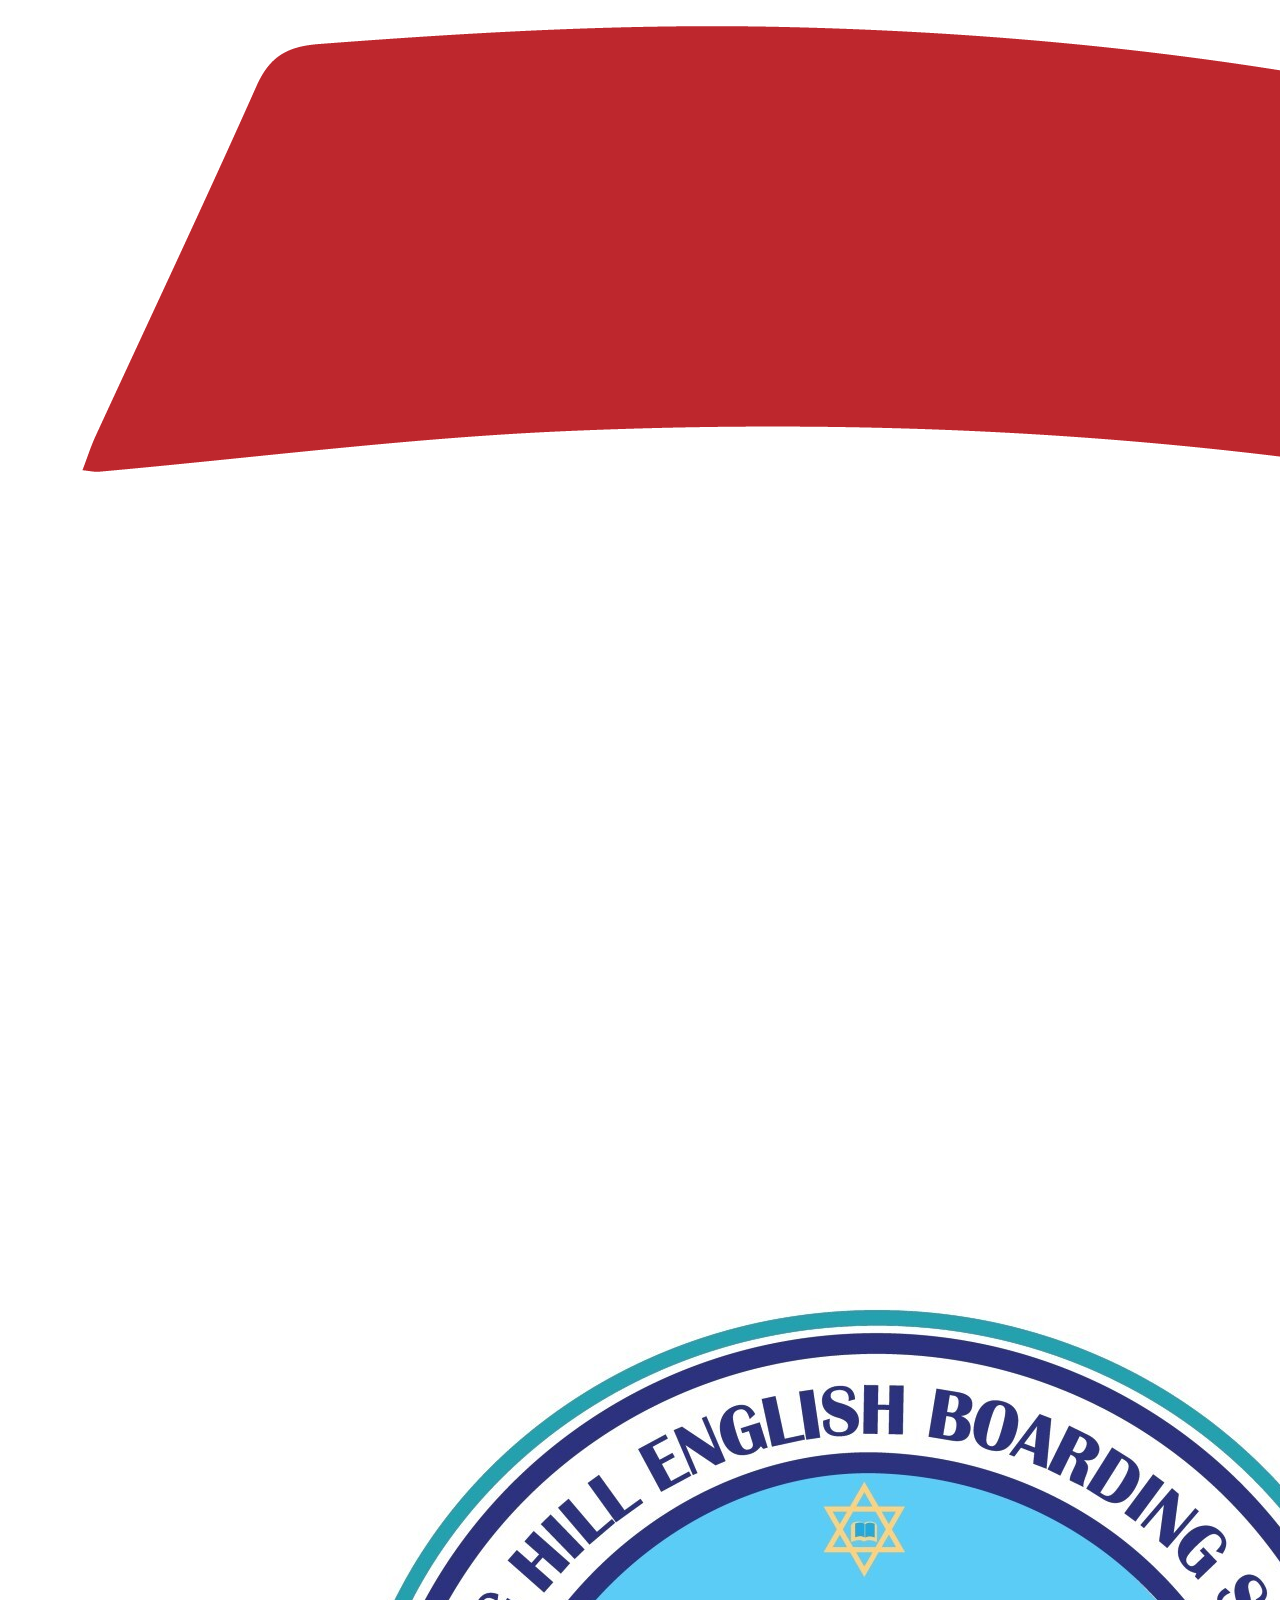
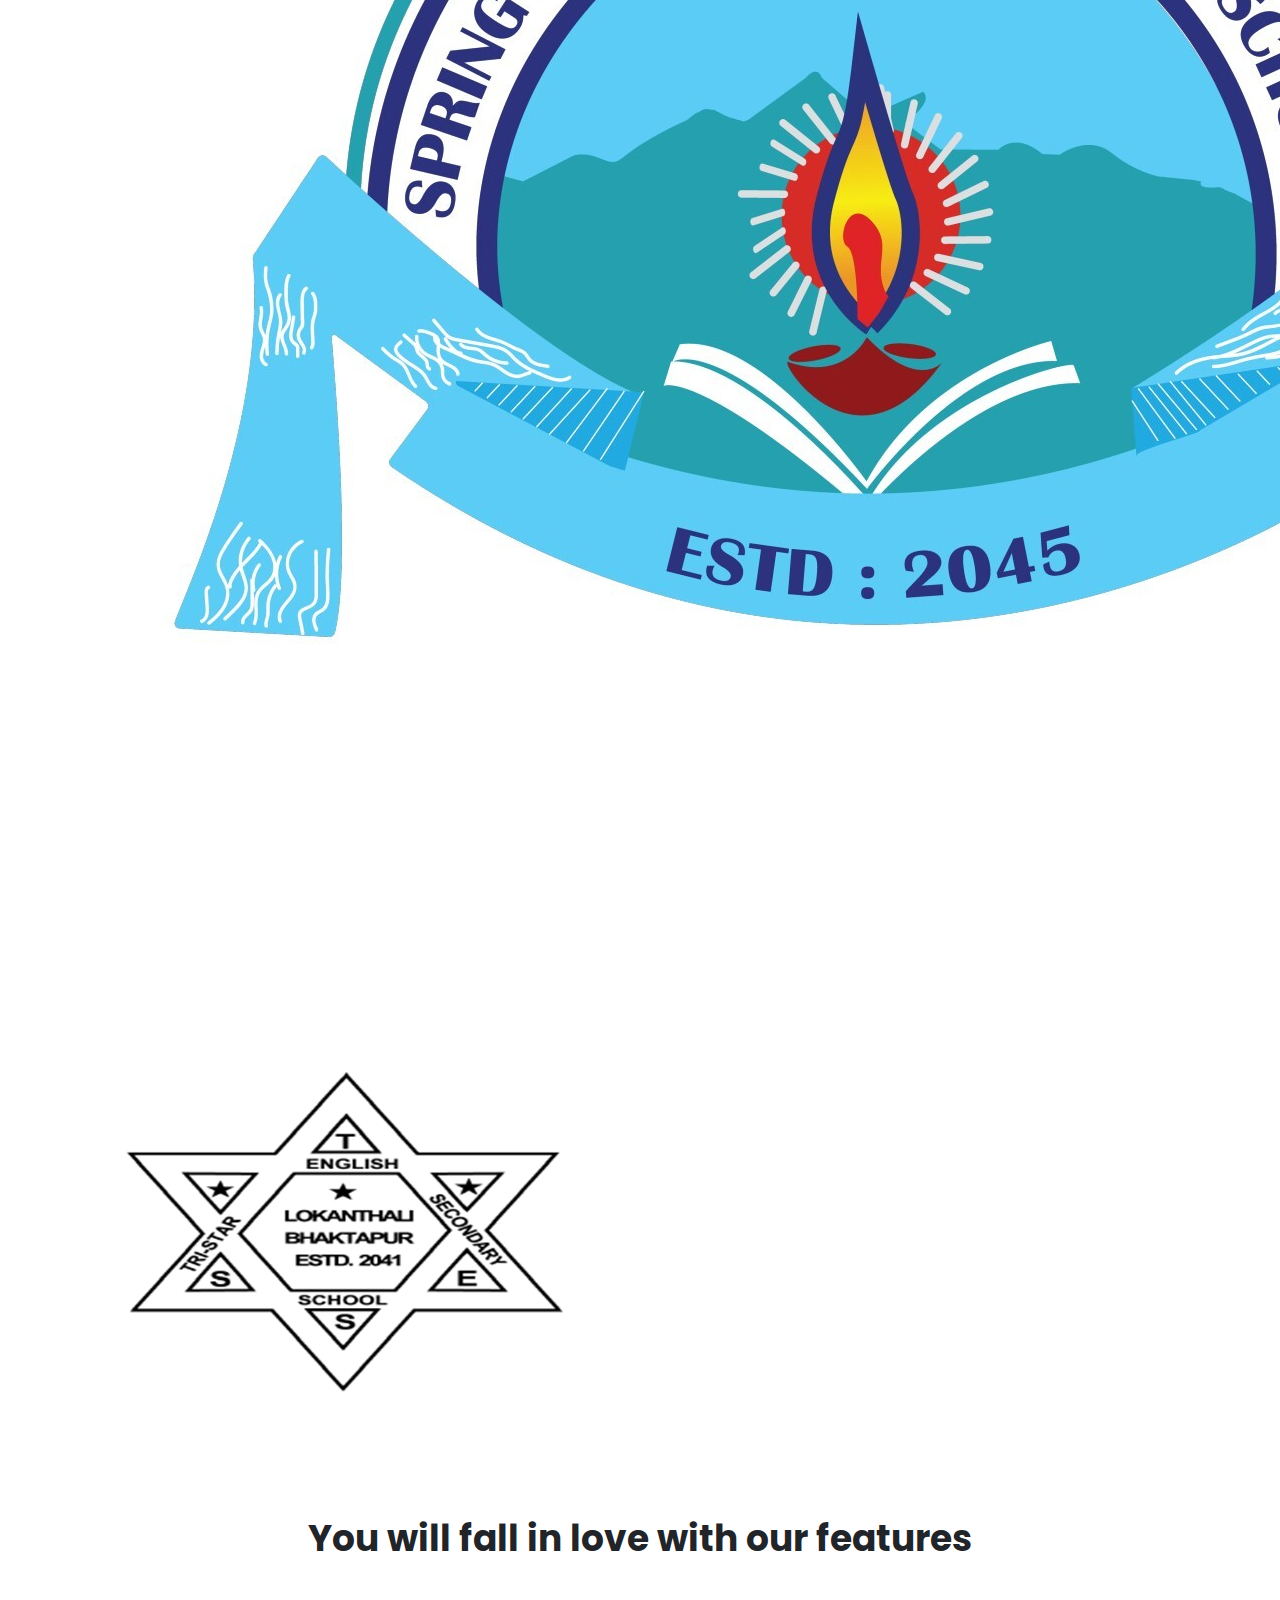
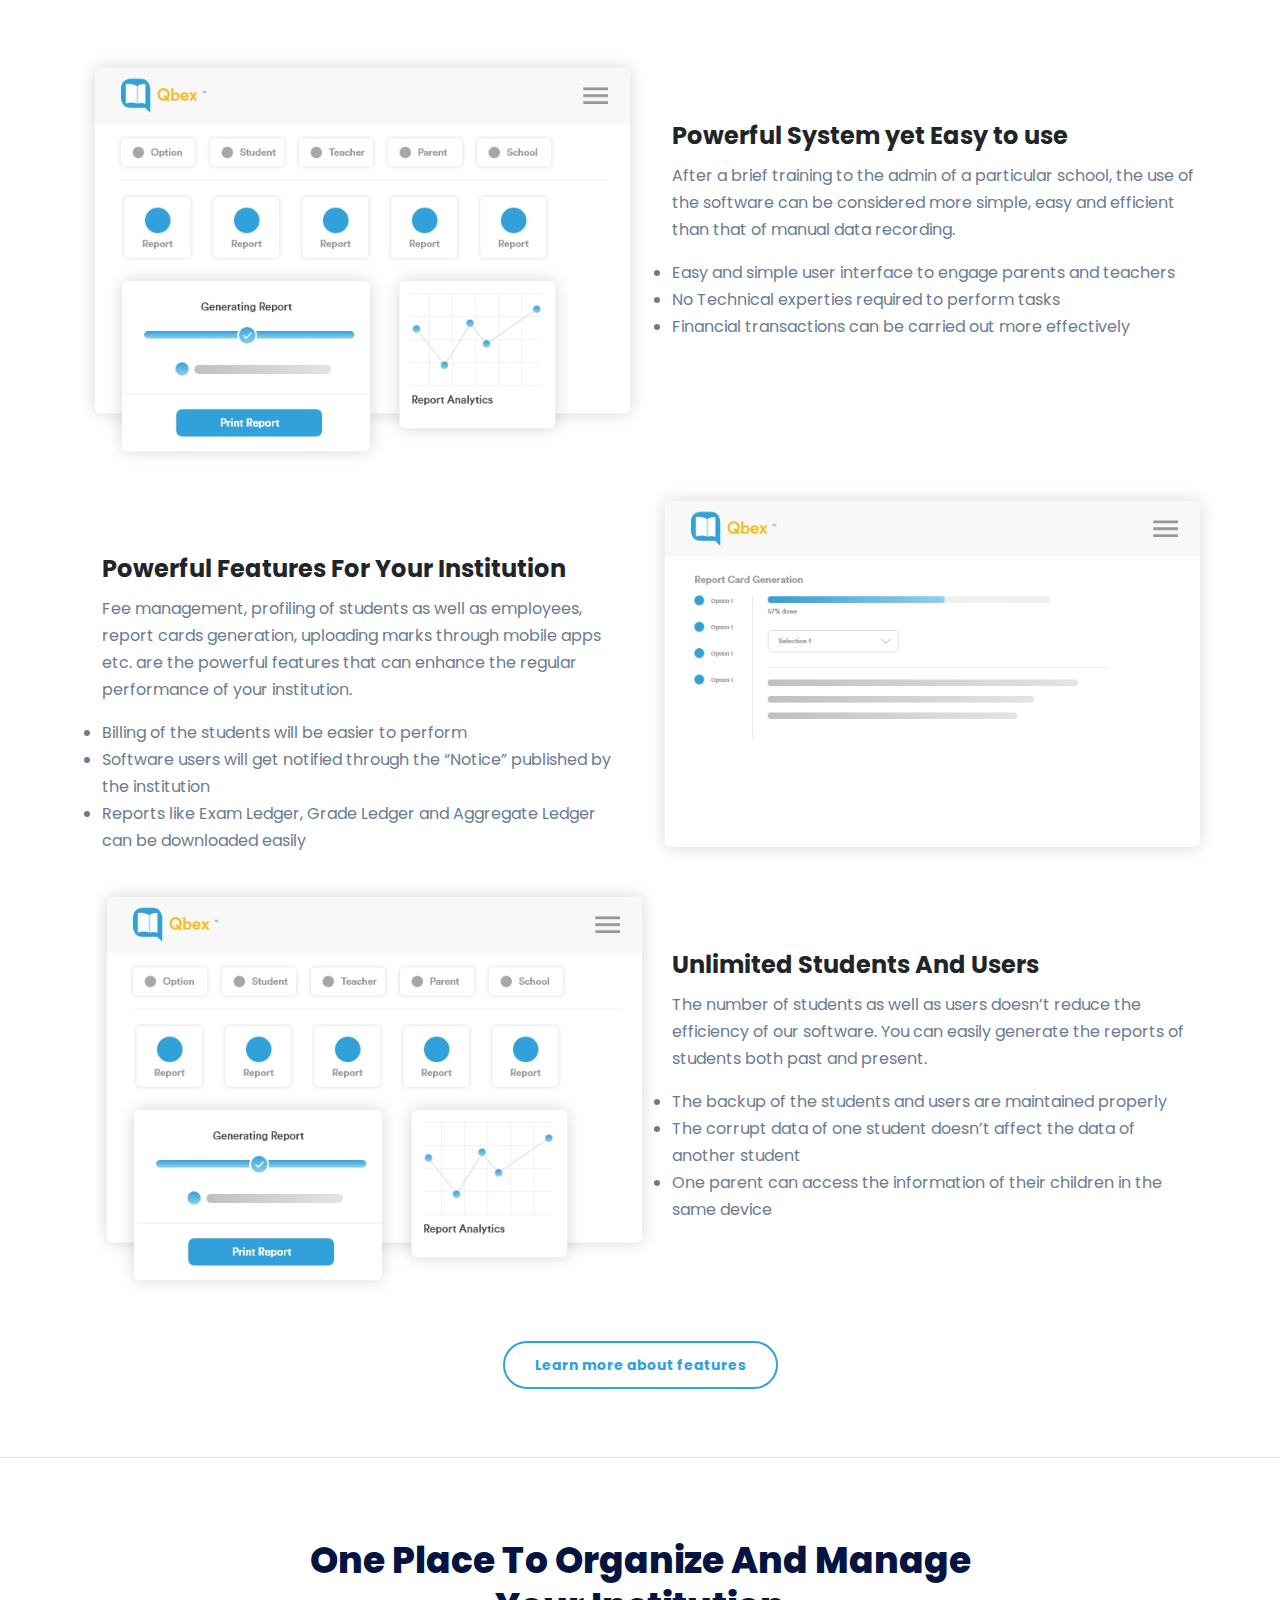
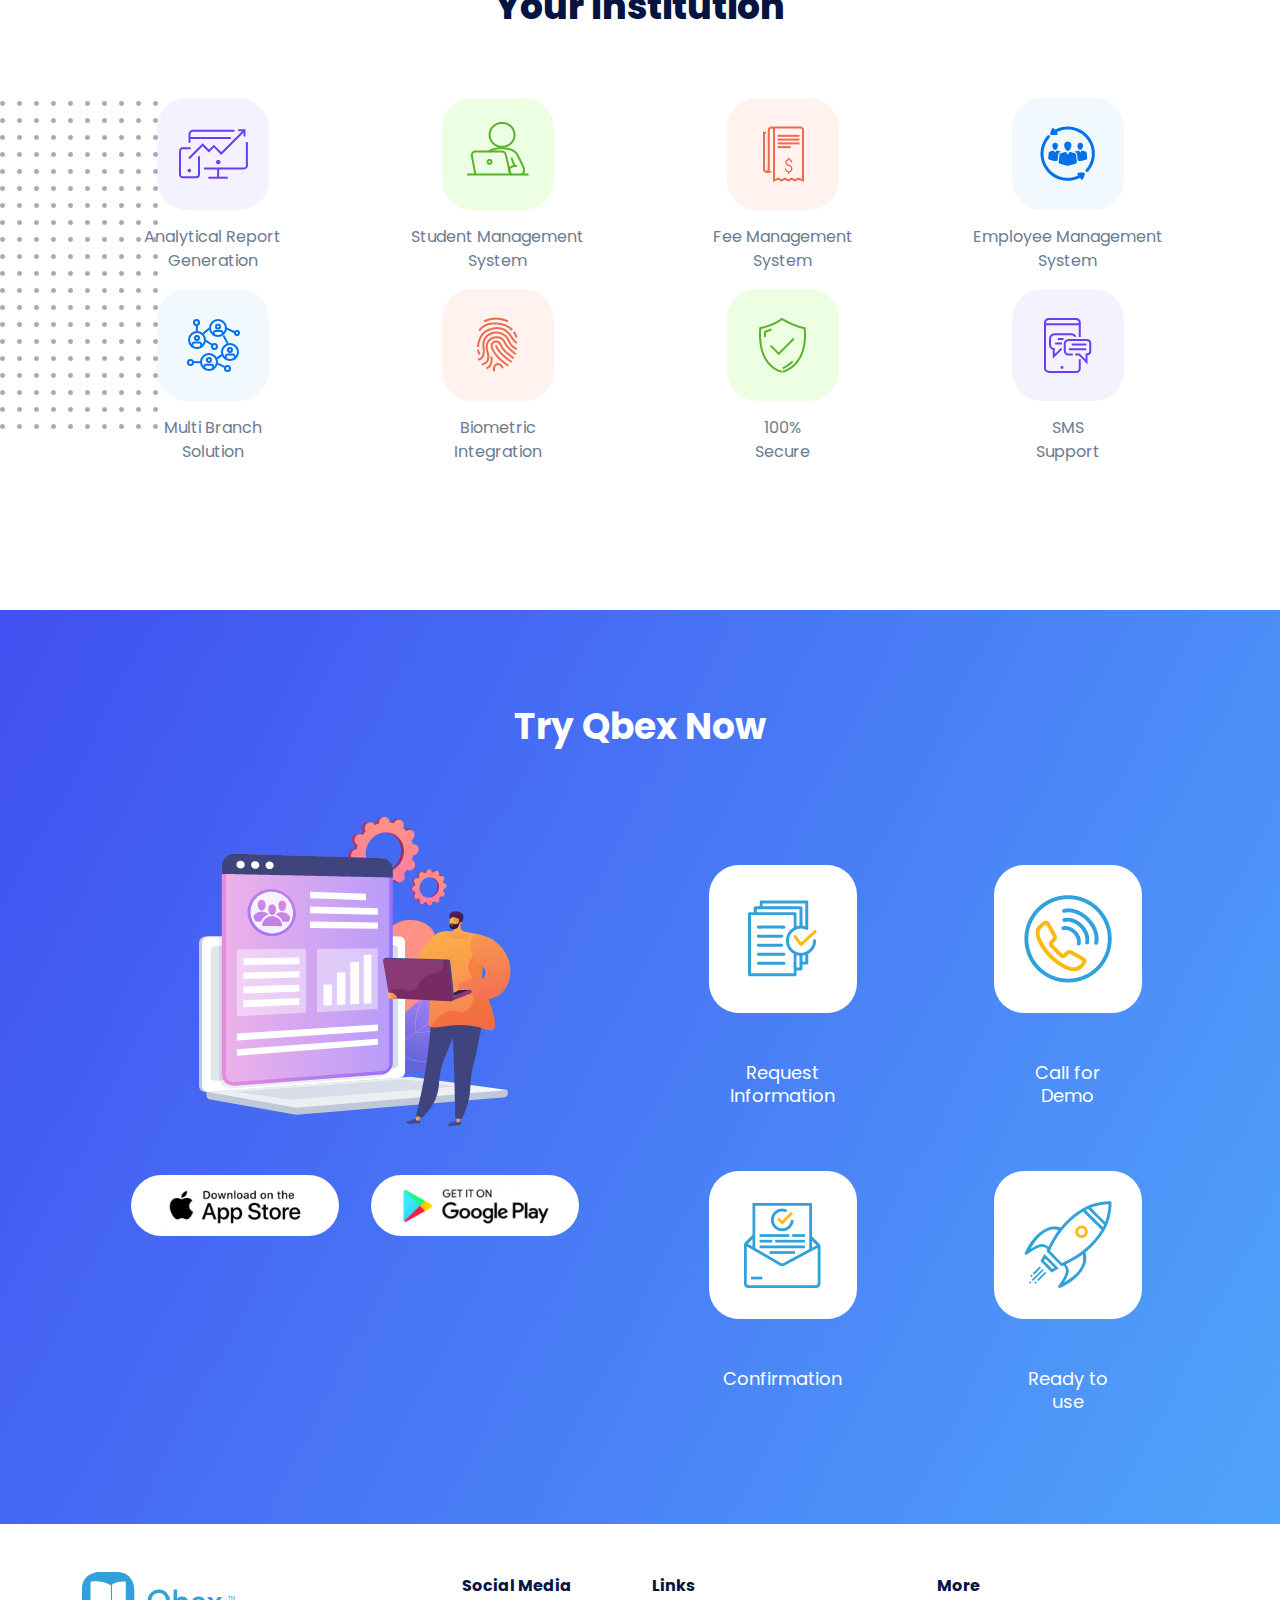
==== commit 57970585: "change" ====
--- a/index.html
+++ b/index.html
@@ -79,7 +79,7 @@
         </div>
         </div>
         </section>  
-        <!--mobile banner-->
+<!--mobile banner-->
         <section class="p-bg d-block d-lg-none d-md-none">
 
             <div class="banner-content">
@@ -344,7 +344,7 @@
     <section class="divider d-none d-lg-block d-md-block"></section>
 
 
-        <section class="institution">
+ <section class="institution">
           <div class="container">
              <div class="instittution-heading text-center d-none d-lg-block d-md-block">
                <h3>One Place To Organize And Manage<br>
@@ -433,7 +433,7 @@
           <div class="leftimg d-none d-lg-block">
             <img src="img/dot-rec.png" alt="">
           </div>
-        </section>
+</section>
 
         <section class="try text-center">
           <div class="container">
@@ -453,8 +453,8 @@
                 <div class="row">
                   <div class="col-6 col-lg-6">
                     <div class="try-content">
-                      <div class="try-head">
-                        <img src="img/res.png" alt="">
+                      <div class="try-head mb-5 pt-5">
+                        <img src="img/sq1.png" alt="">
                       </div>
                       <div class="try-body">
                         <p>Request
@@ -465,8 +465,8 @@
                   </div>
                   <div class="col-6 col-lg-6">
                     <div class="try-content">
-                      <div class="try-head">
-                        <img src="img/call.png   " alt="">
+                      <div class="try-head mb-5 pt-5">
+                        <img src="img/sq2.png" alt="">
                       </div>
                       <div class="try-body">
                         <p>Call for 
@@ -477,8 +477,8 @@
                   </div>
                   <div class="col-6 col-lg-6">
                     <div class="try-content">
-                      <div class="try-head">
-                        <img src="img/mail.png   " alt="">
+                      <div class="try-head mb-5 pt-5">
+                        <img src="img/sq3.png" alt="">
                       </div>
                       <div class="try-body">
                         <p>Confirmation
@@ -489,8 +489,8 @@
                   </div>
                   <div class="col-6 col-lg-6">
                     <div class="try-content">
-                      <div class="try-head">
-                        <img src="img/rocl.png   " alt="">
+                      <div class="try-head mb-5 pt-5">
+                        <img src="img/sq4.png" alt="">
                       </div>
                       <div class="try-body">
                         <p>Ready to
@@ -504,6 +504,8 @@
             </div>
           </div>
         </section>
+
+
         <footer>
            <div class="container">
              <div class="row text-left pt-5 pb-5">
@@ -560,7 +562,6 @@
     <script>
       AOS.init({
         offset:400,
-       
       }
       );
     </script>
--- a/css/style.css
+++ b/css/style.css
@@ -439,7 +439,7 @@
   background-repeat: no-repeat;
   background-size: cover;
   width: 100%;
-  height: 103vh;
+  height: auto;
   color: #ffffff;
   padding: 95px 0;
 }
--- a/css/responsive.css
+++ b/css/responsive.css
@@ -1,9 +1,6 @@
 @media only screen and (max-width: 1024px) {
   .container {
     max-width: 100%;
-  }
-  .try {
-    height: 135vh !important;
   }
   .bg-google-icon {
     display: none;
@@ -26,9 +23,9 @@
     max-width: 100%;
   }
   .try {
-    height: 102vh;
+    height: auto;
   }
-  .description, .banner-content, .p-font, .bttn-icon img {
+  .description, .banner-content, .p-font, .bttn-icon img, .try-head img {
     width: auto;
   }
   .services-btn, .rightimg, .features h3, .thirdr, .bttn, .menu, .bg-google-icon {
@@ -40,7 +37,7 @@
   .test {
     height: 700px;
   }
-  .emg img, .row1 img, .row2 img, .try-head img, .down-banner img {
+  .emg img, .row1 img, .row2 img, .down-banner img {
     width: 100%;
   }
   .use {
@@ -96,7 +93,7 @@
   .container {
     max-width: 100%;
   }
-  .description, .banner-content, .p-font, .bttn-icon img {
+  .description, .banner-content, .p-font, .bttn-icon img, .try-head img {
     width: auto;
   }
   .services-btn, .rightimg, .features h3, .thirdr, .bttn, .menu {
@@ -108,7 +105,7 @@
   .test {
     height: 1200px !important;
   }
-  .emg img, .row1 img, .row2 img, .try-head img, .down-banner img {
+  .emg img, .row1 img, .row2 img, .down-banner img {
     width: 100%;
   }
   .use {
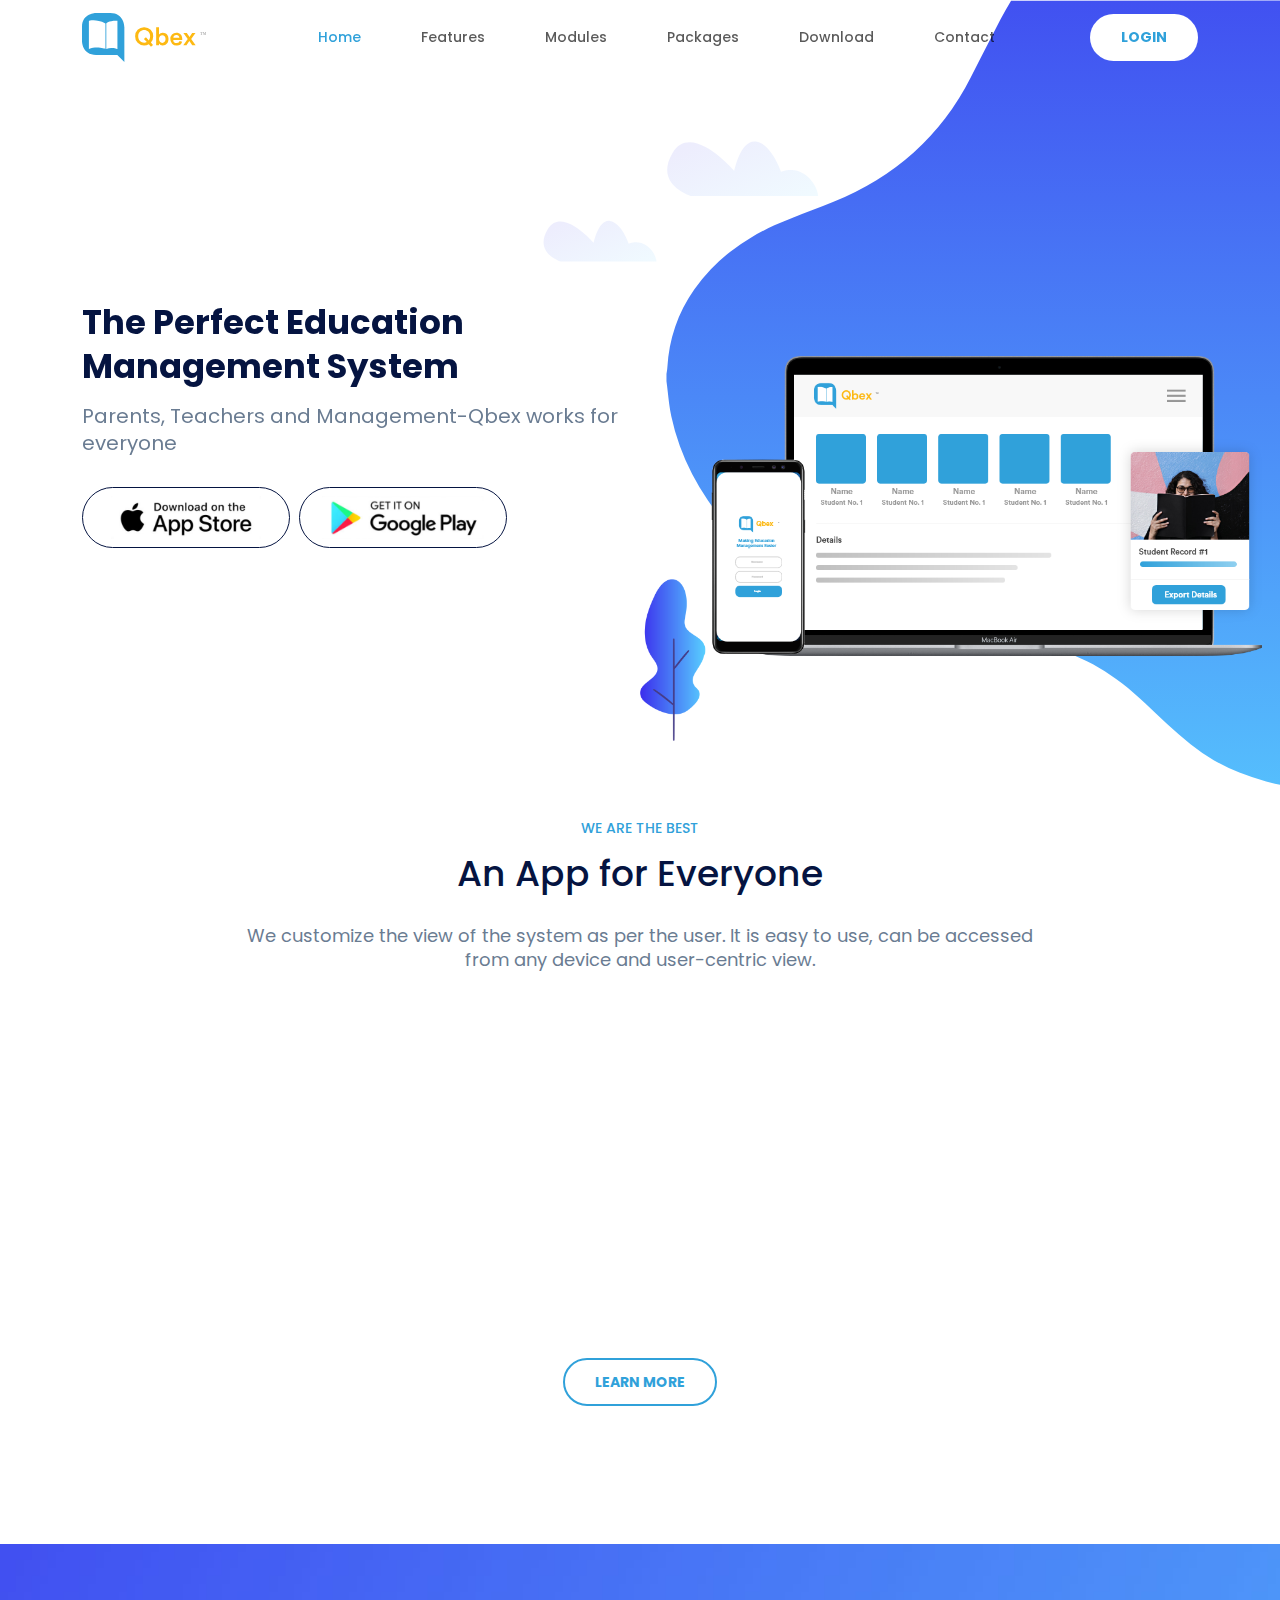
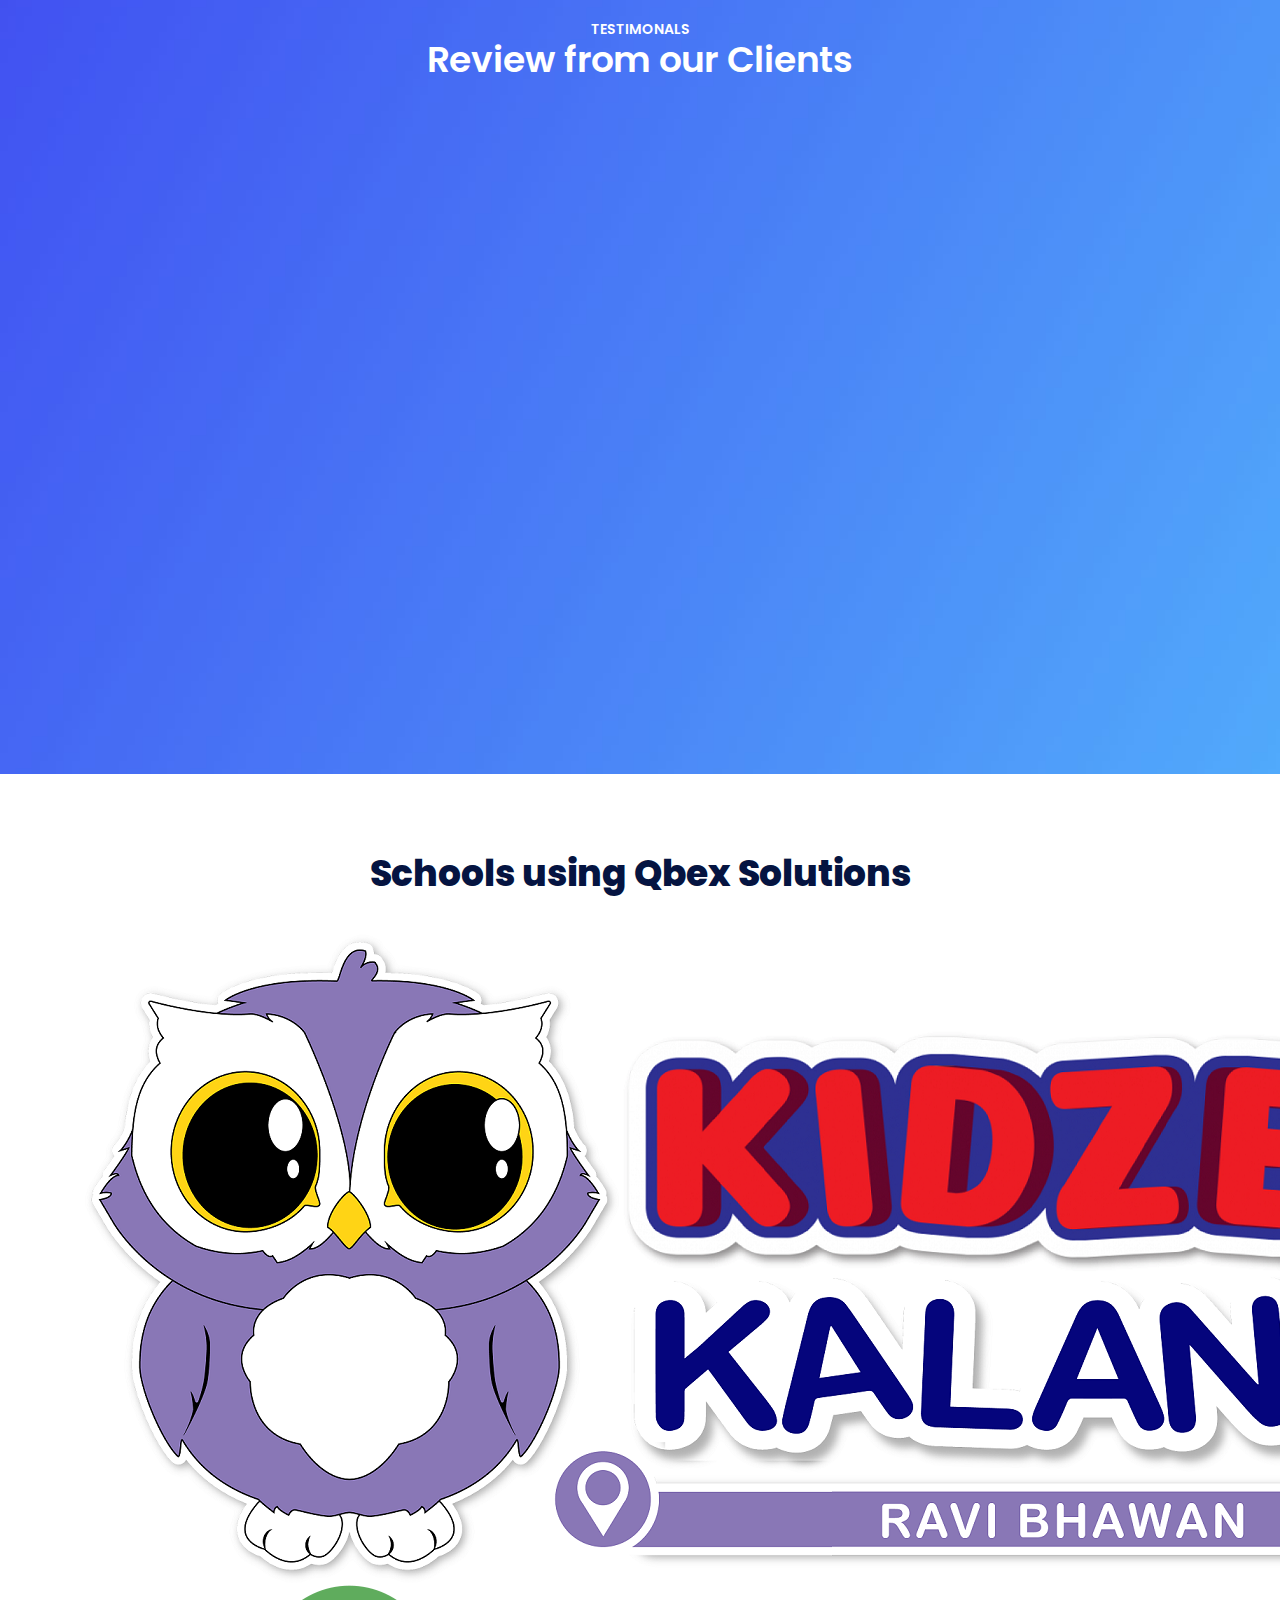
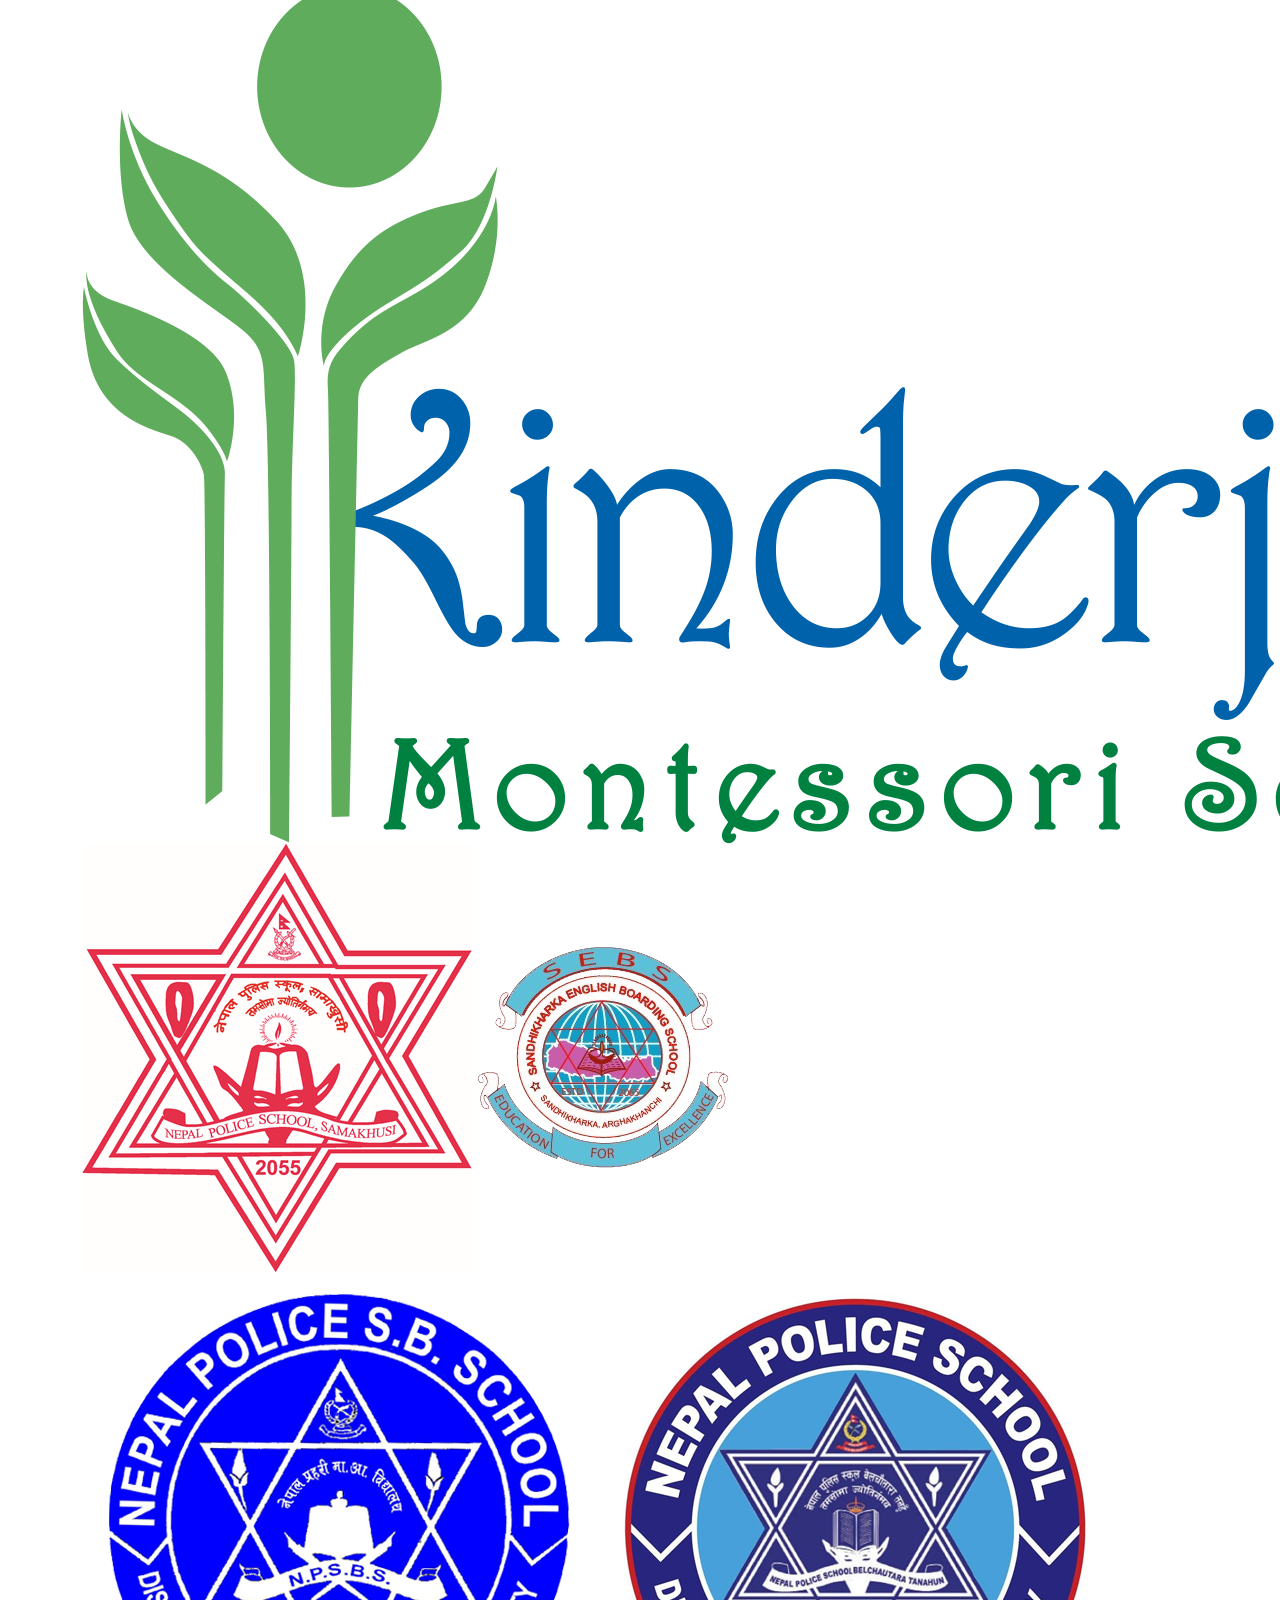
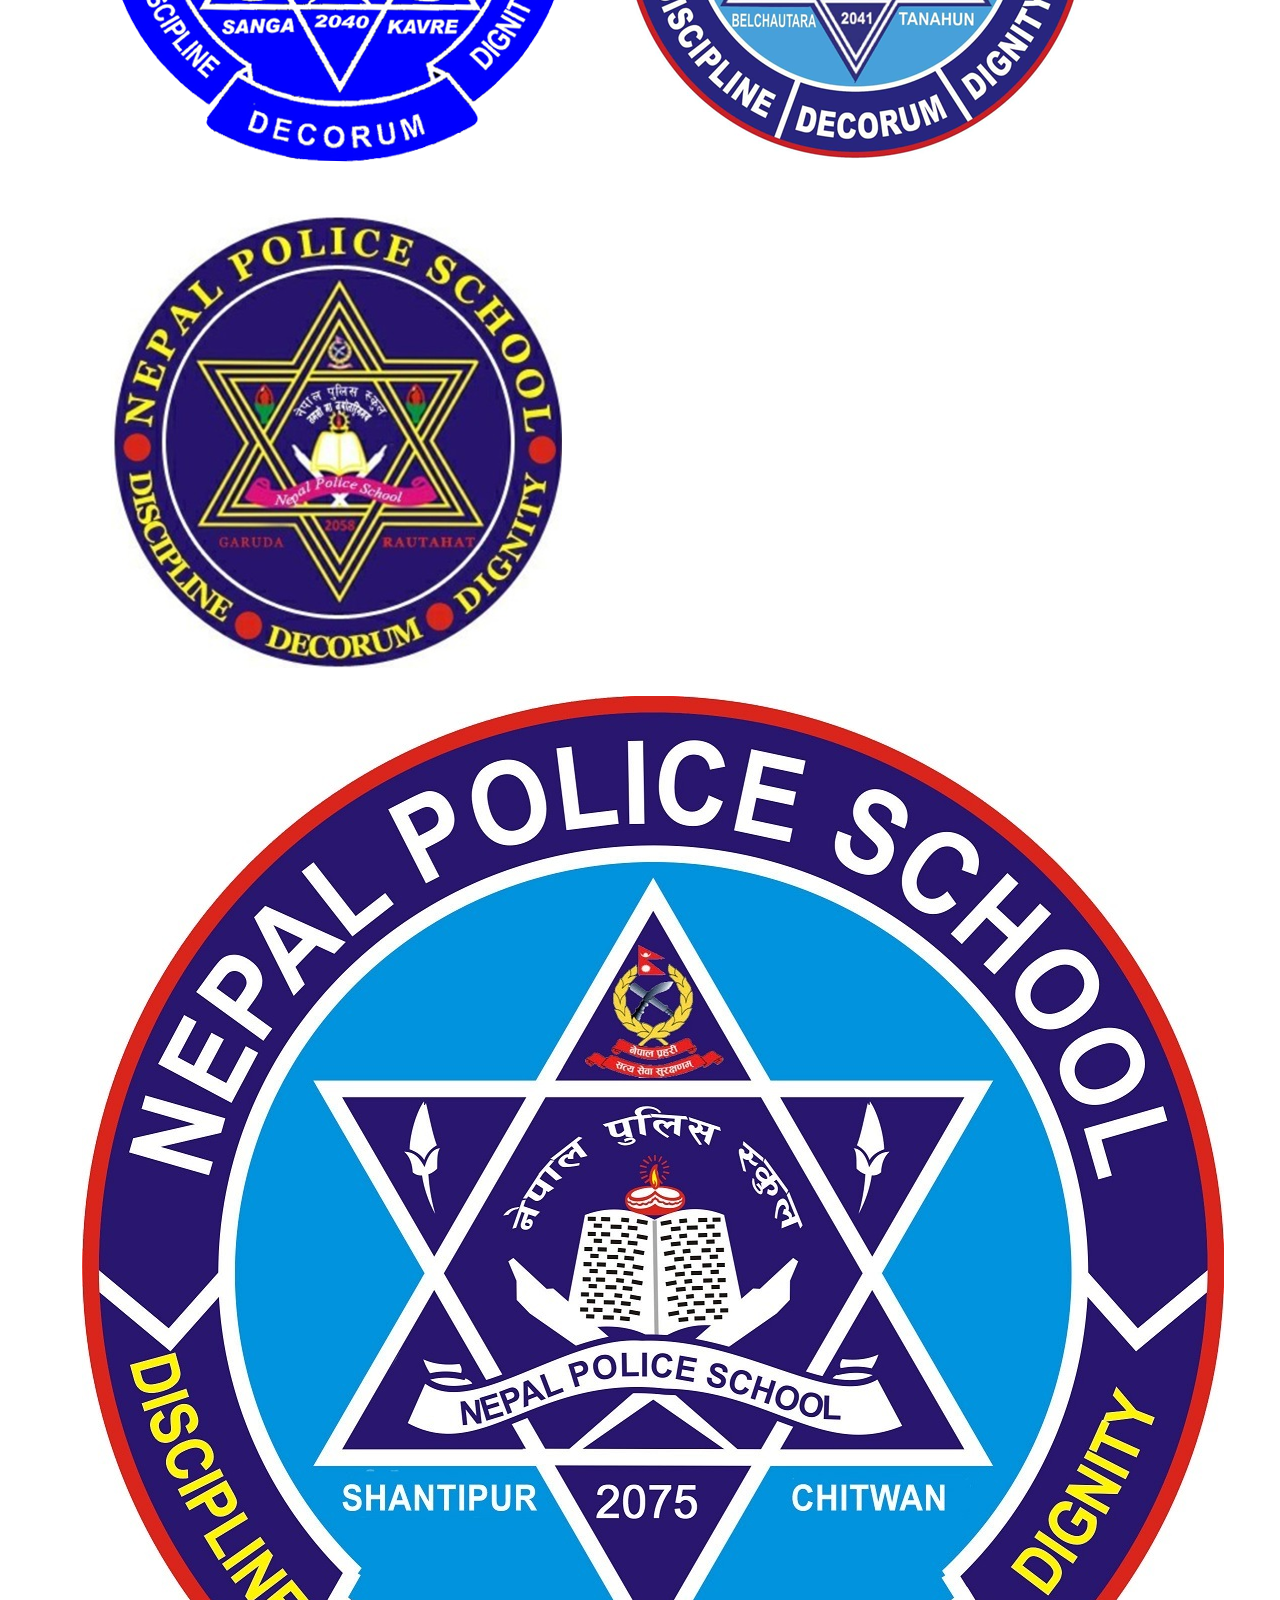
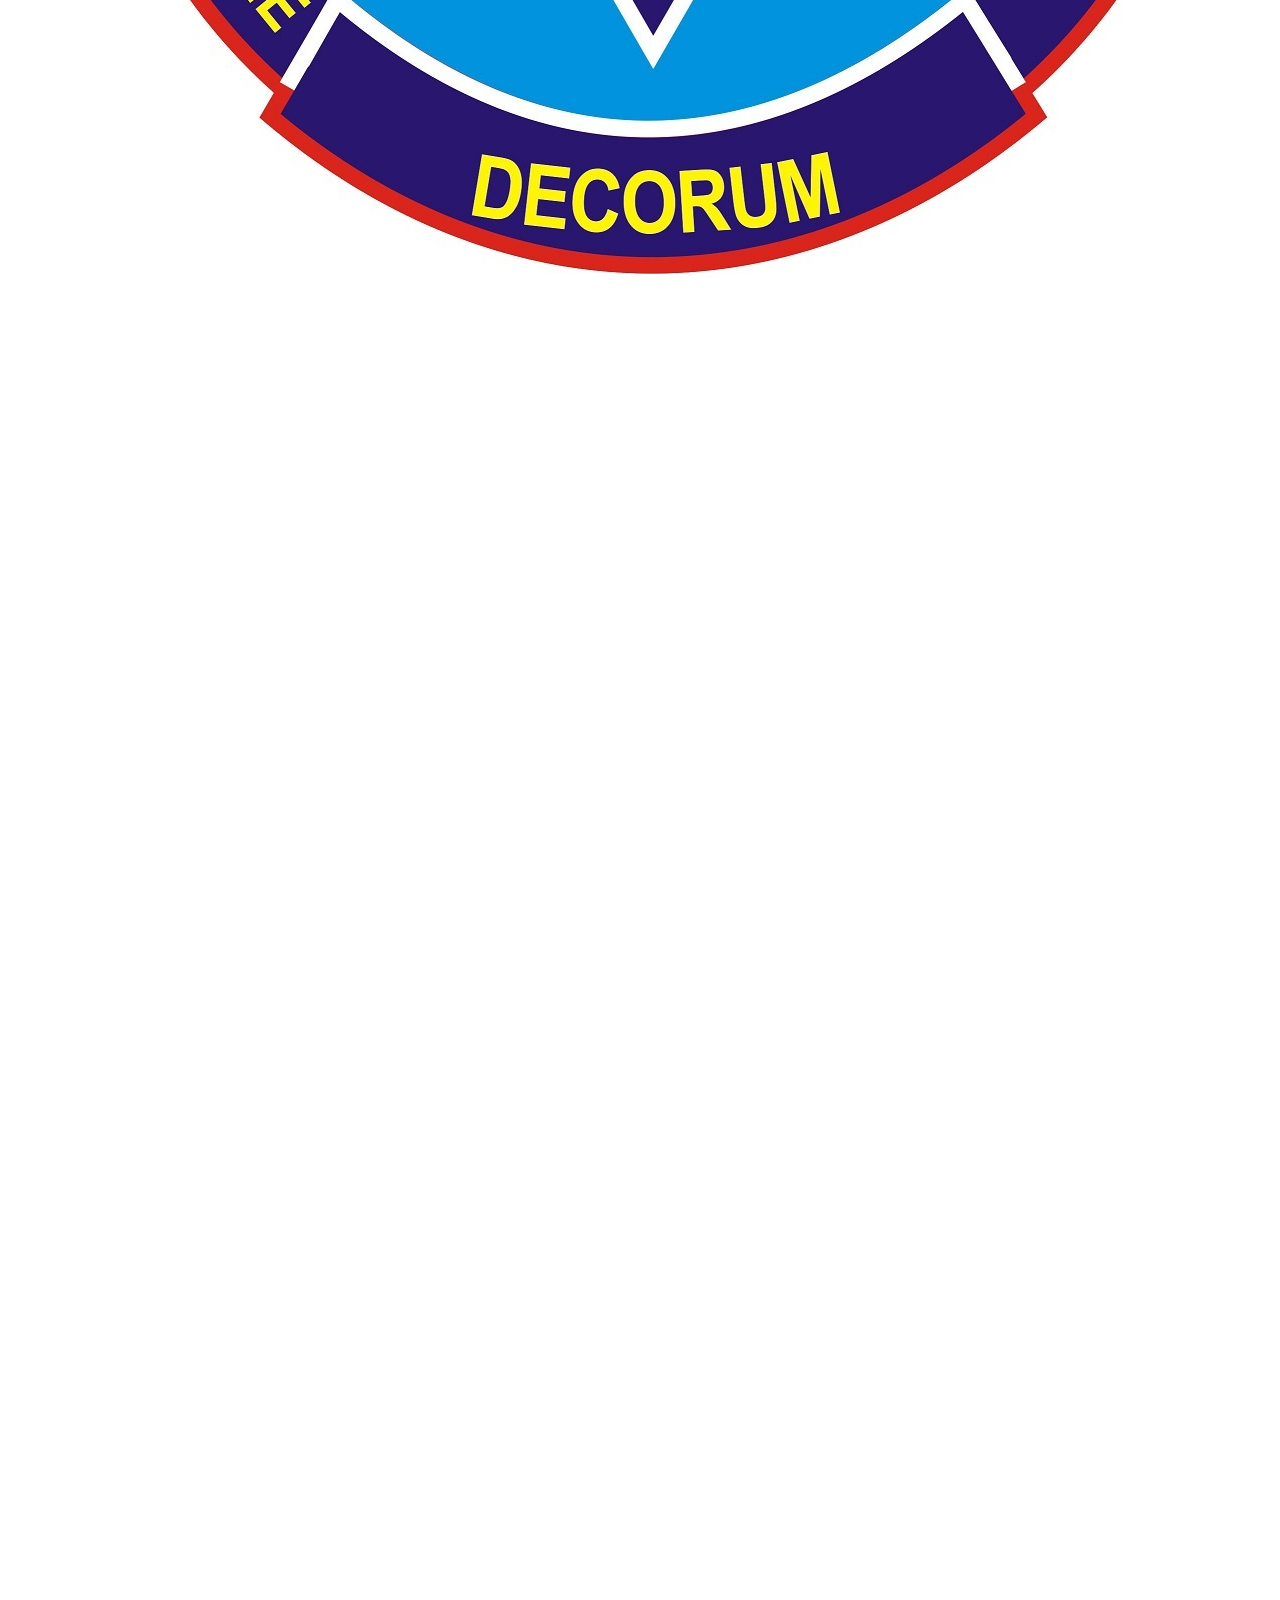
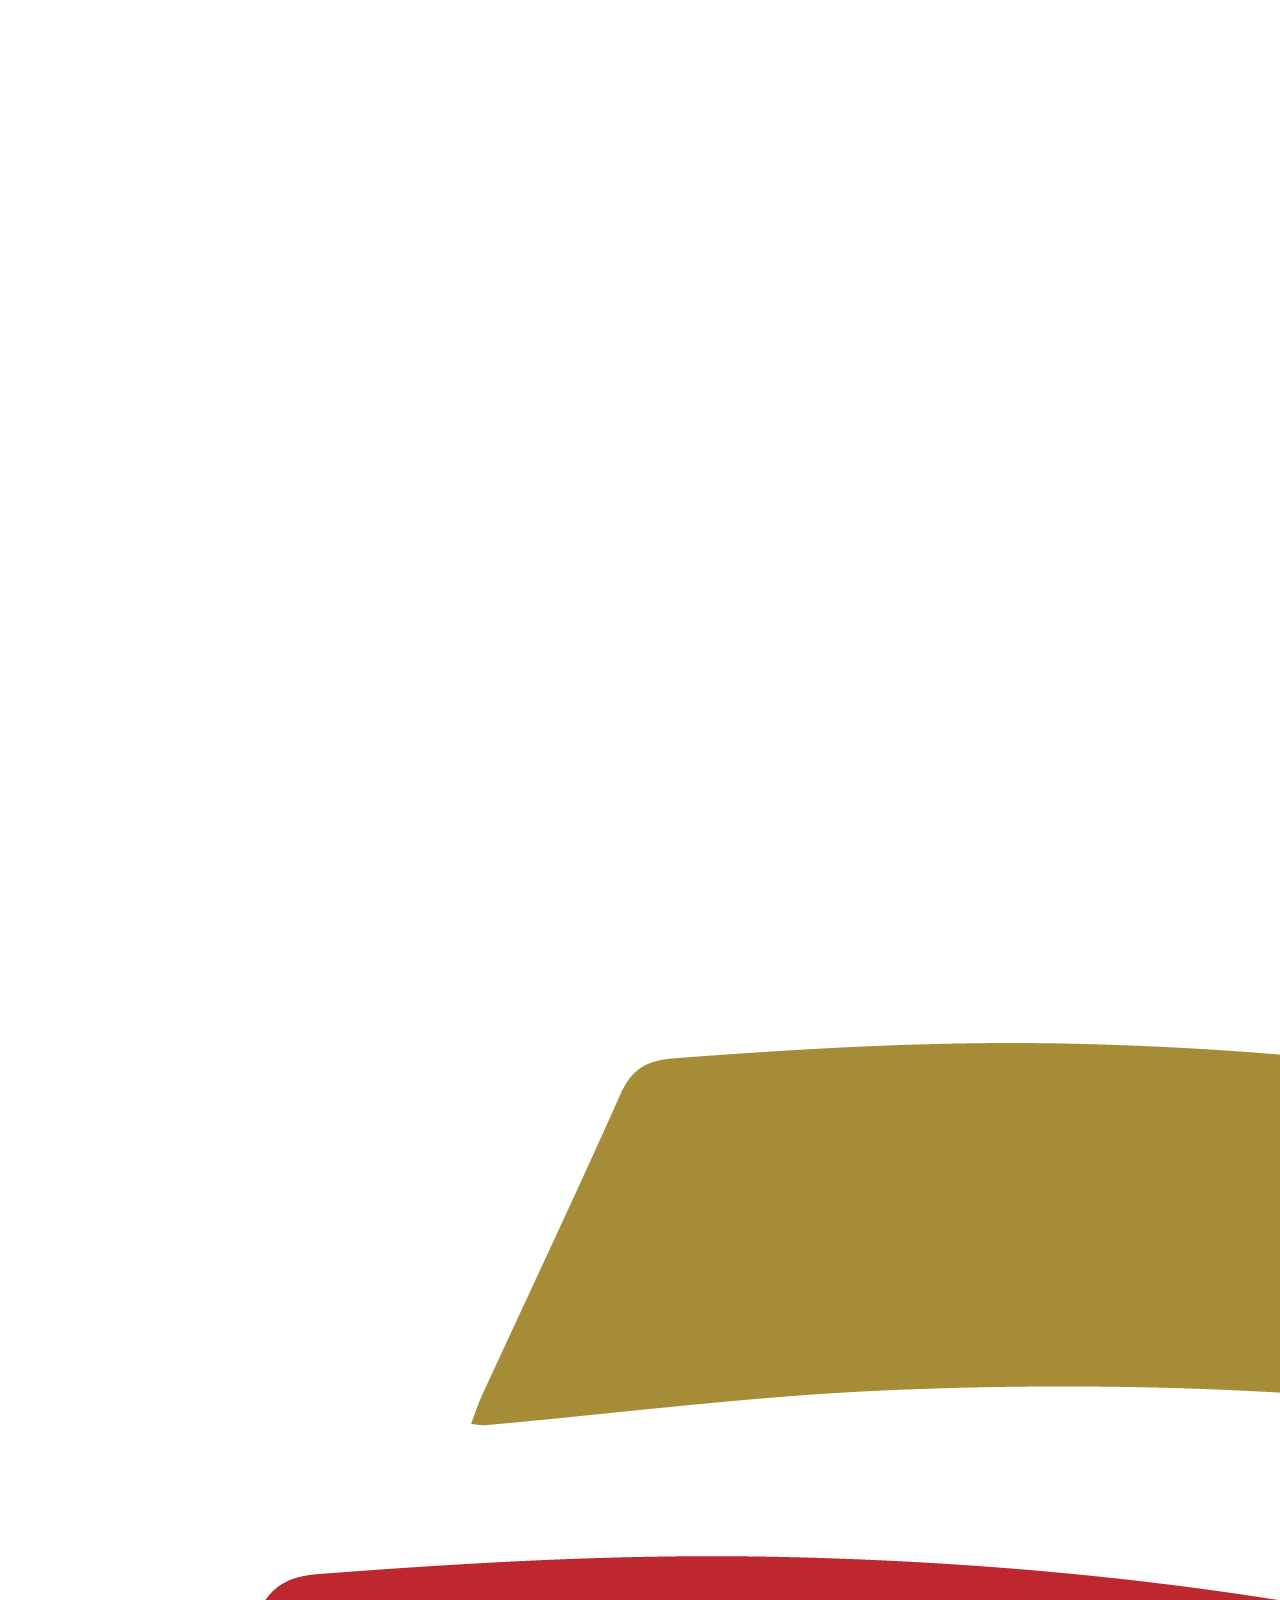
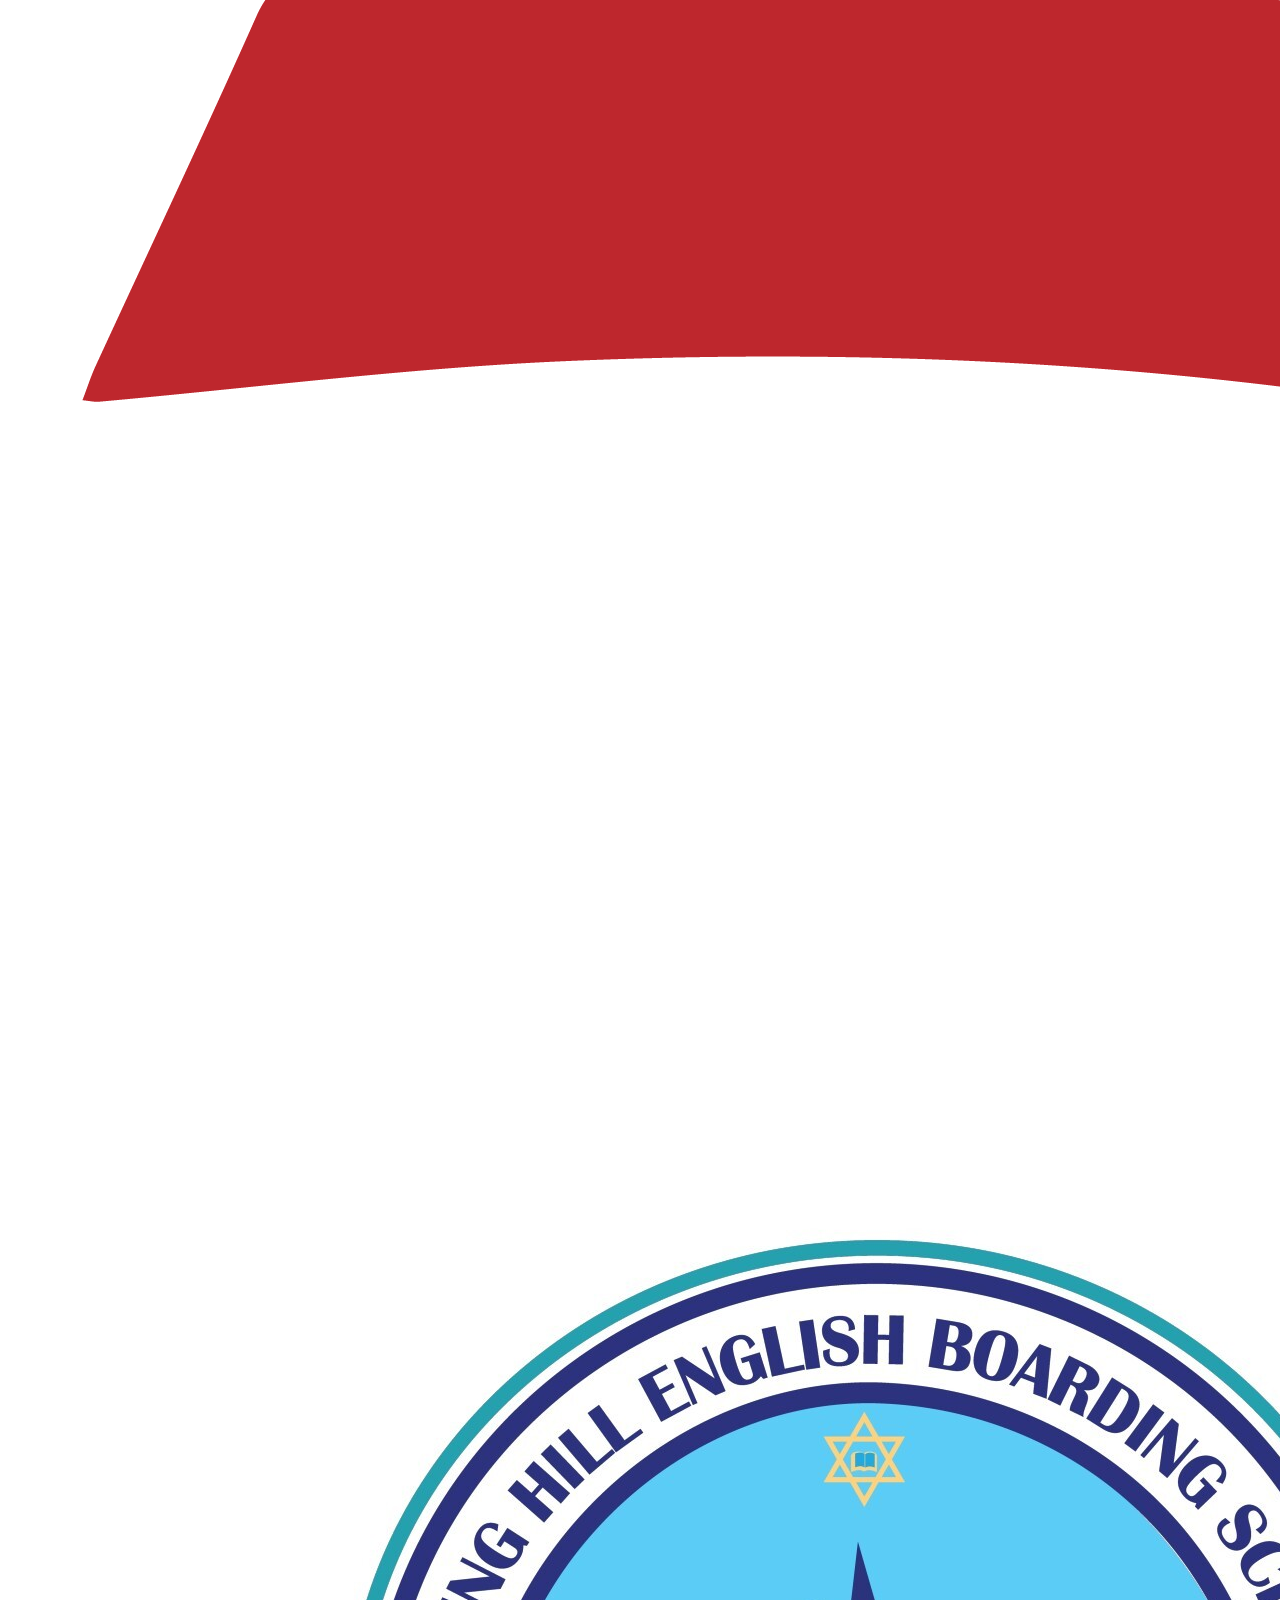
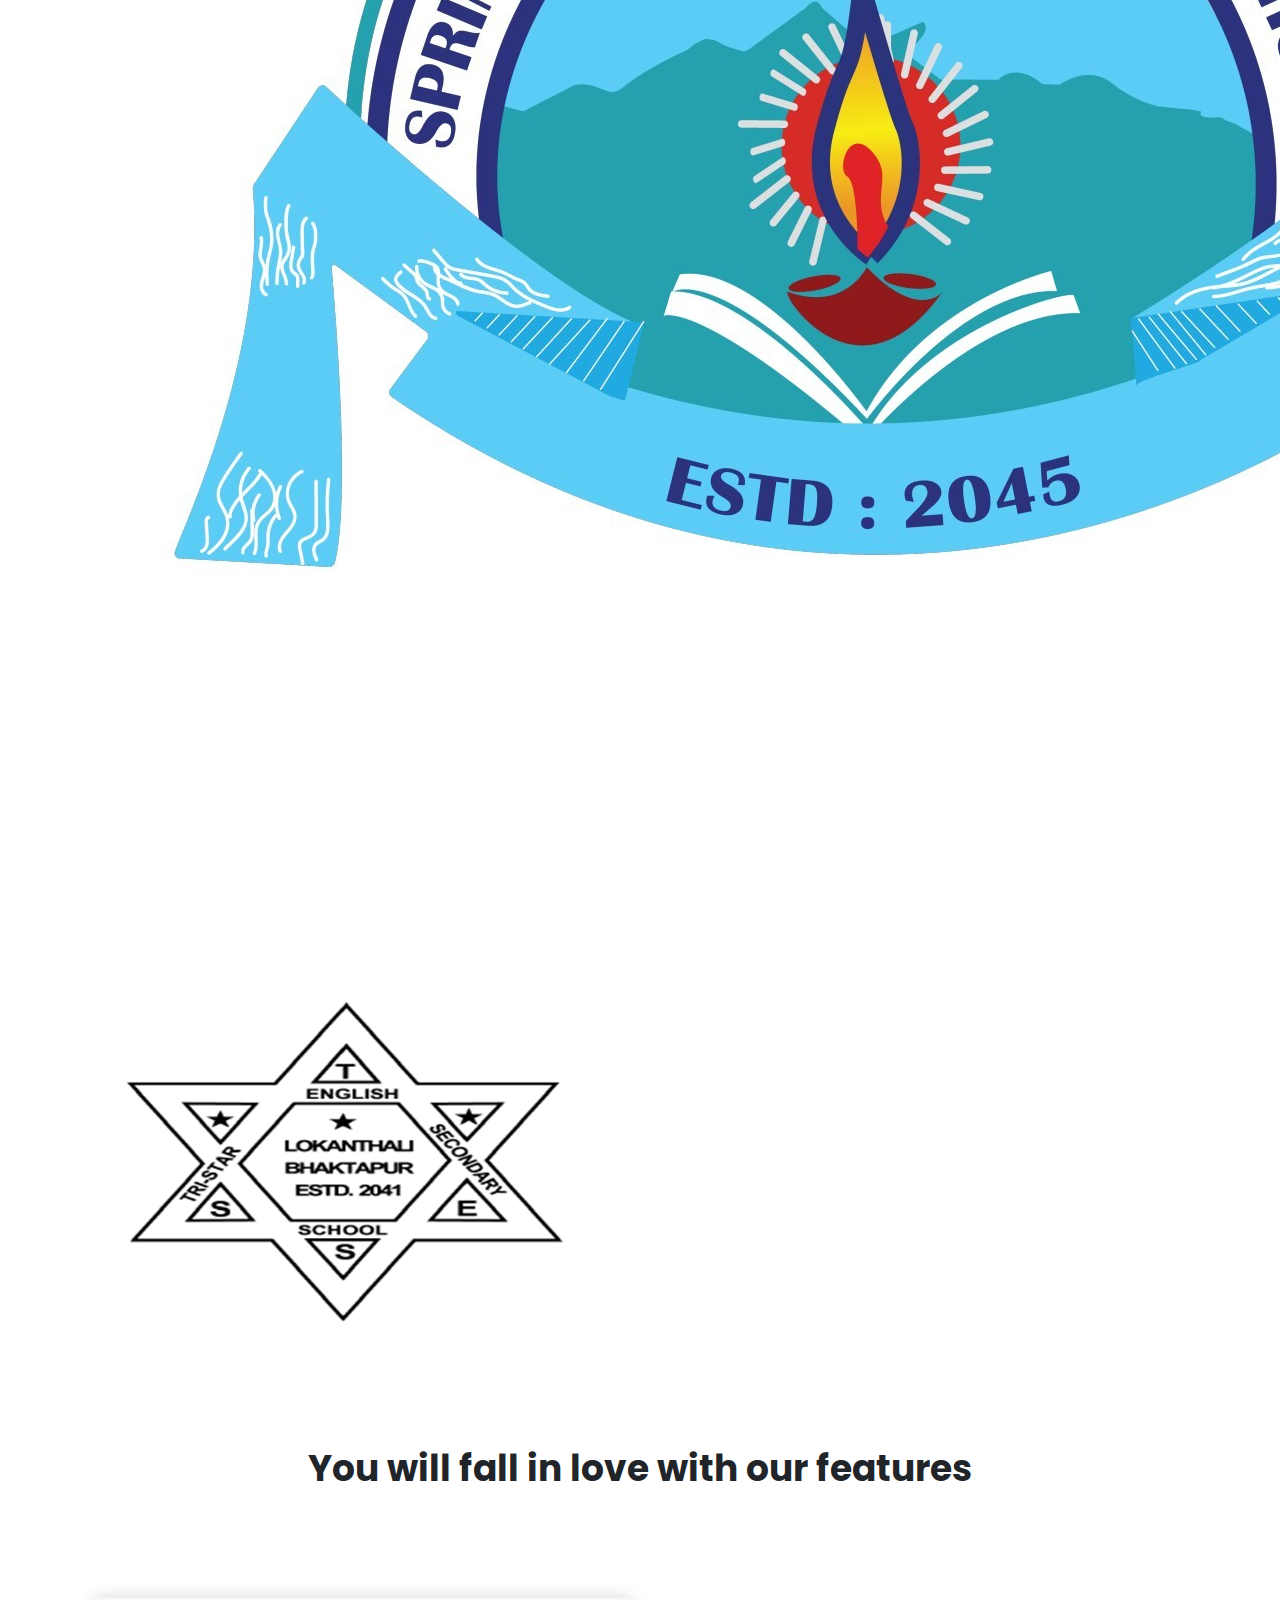
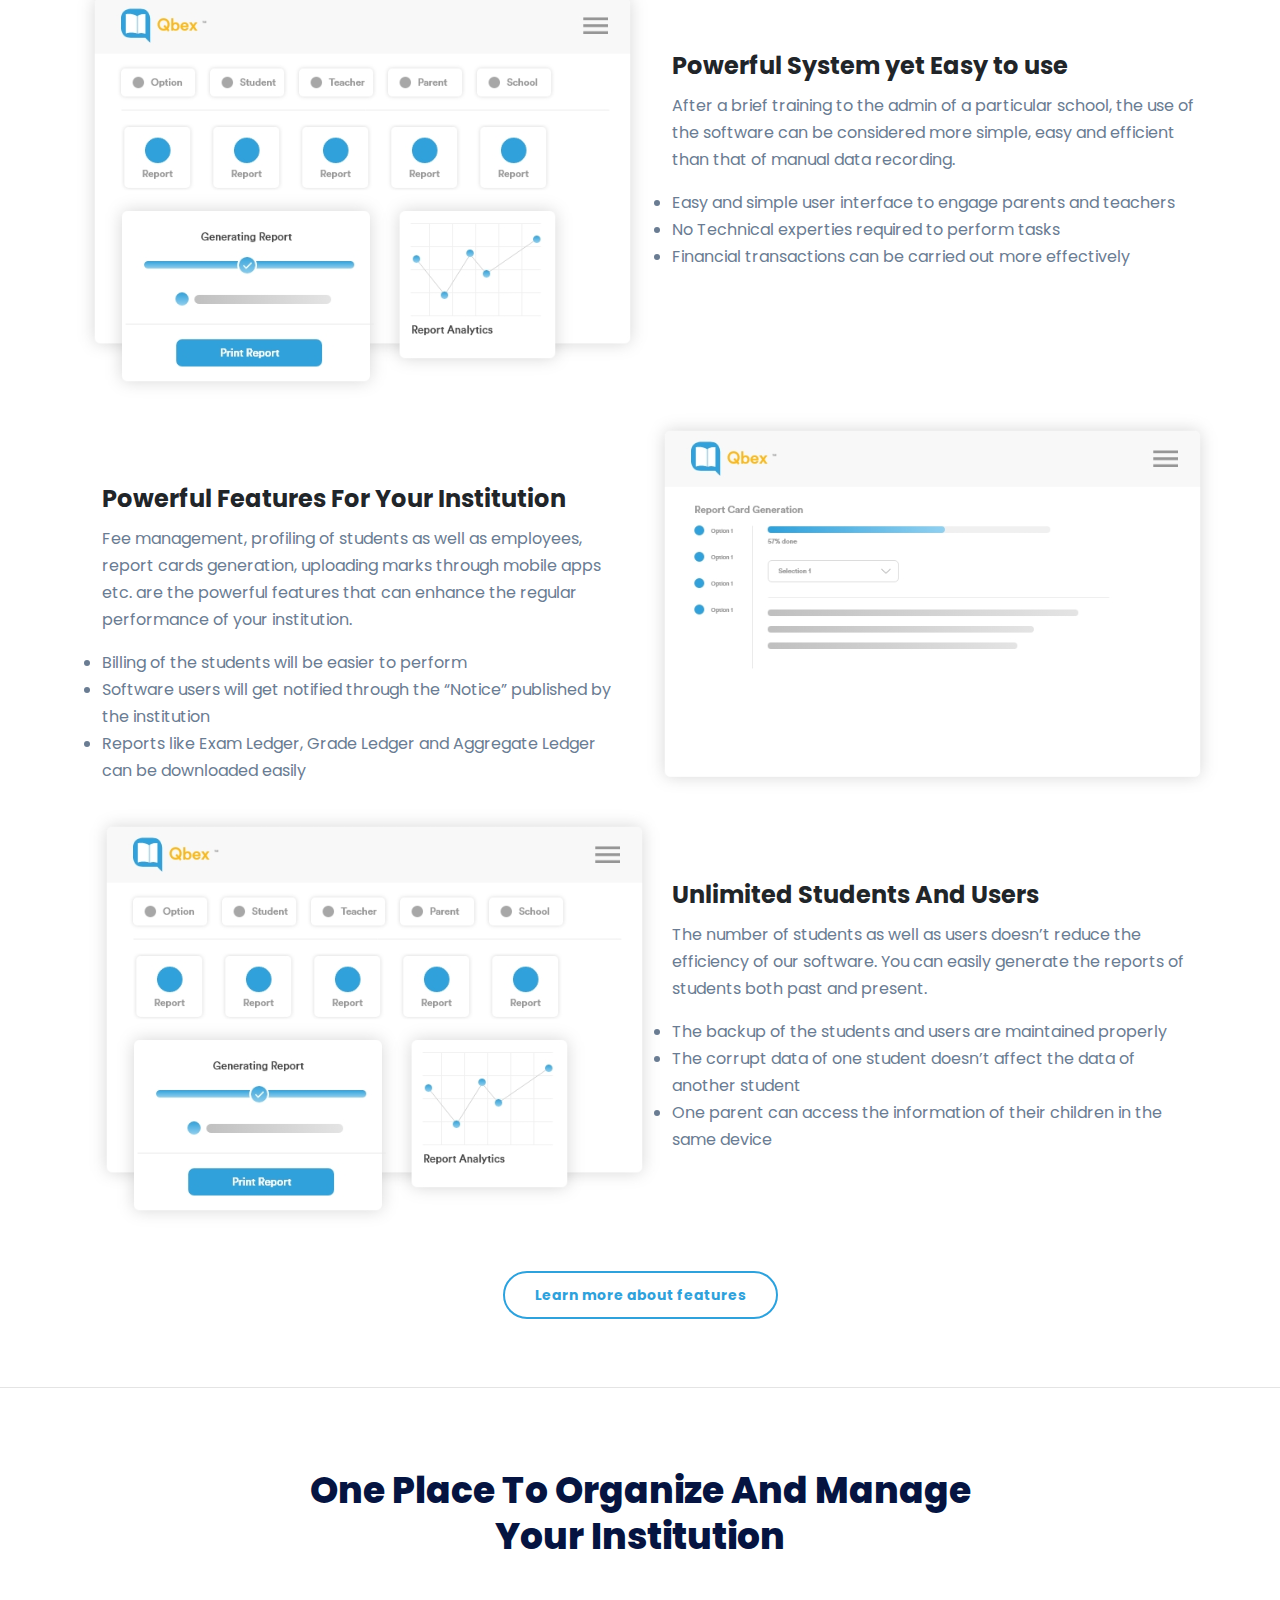
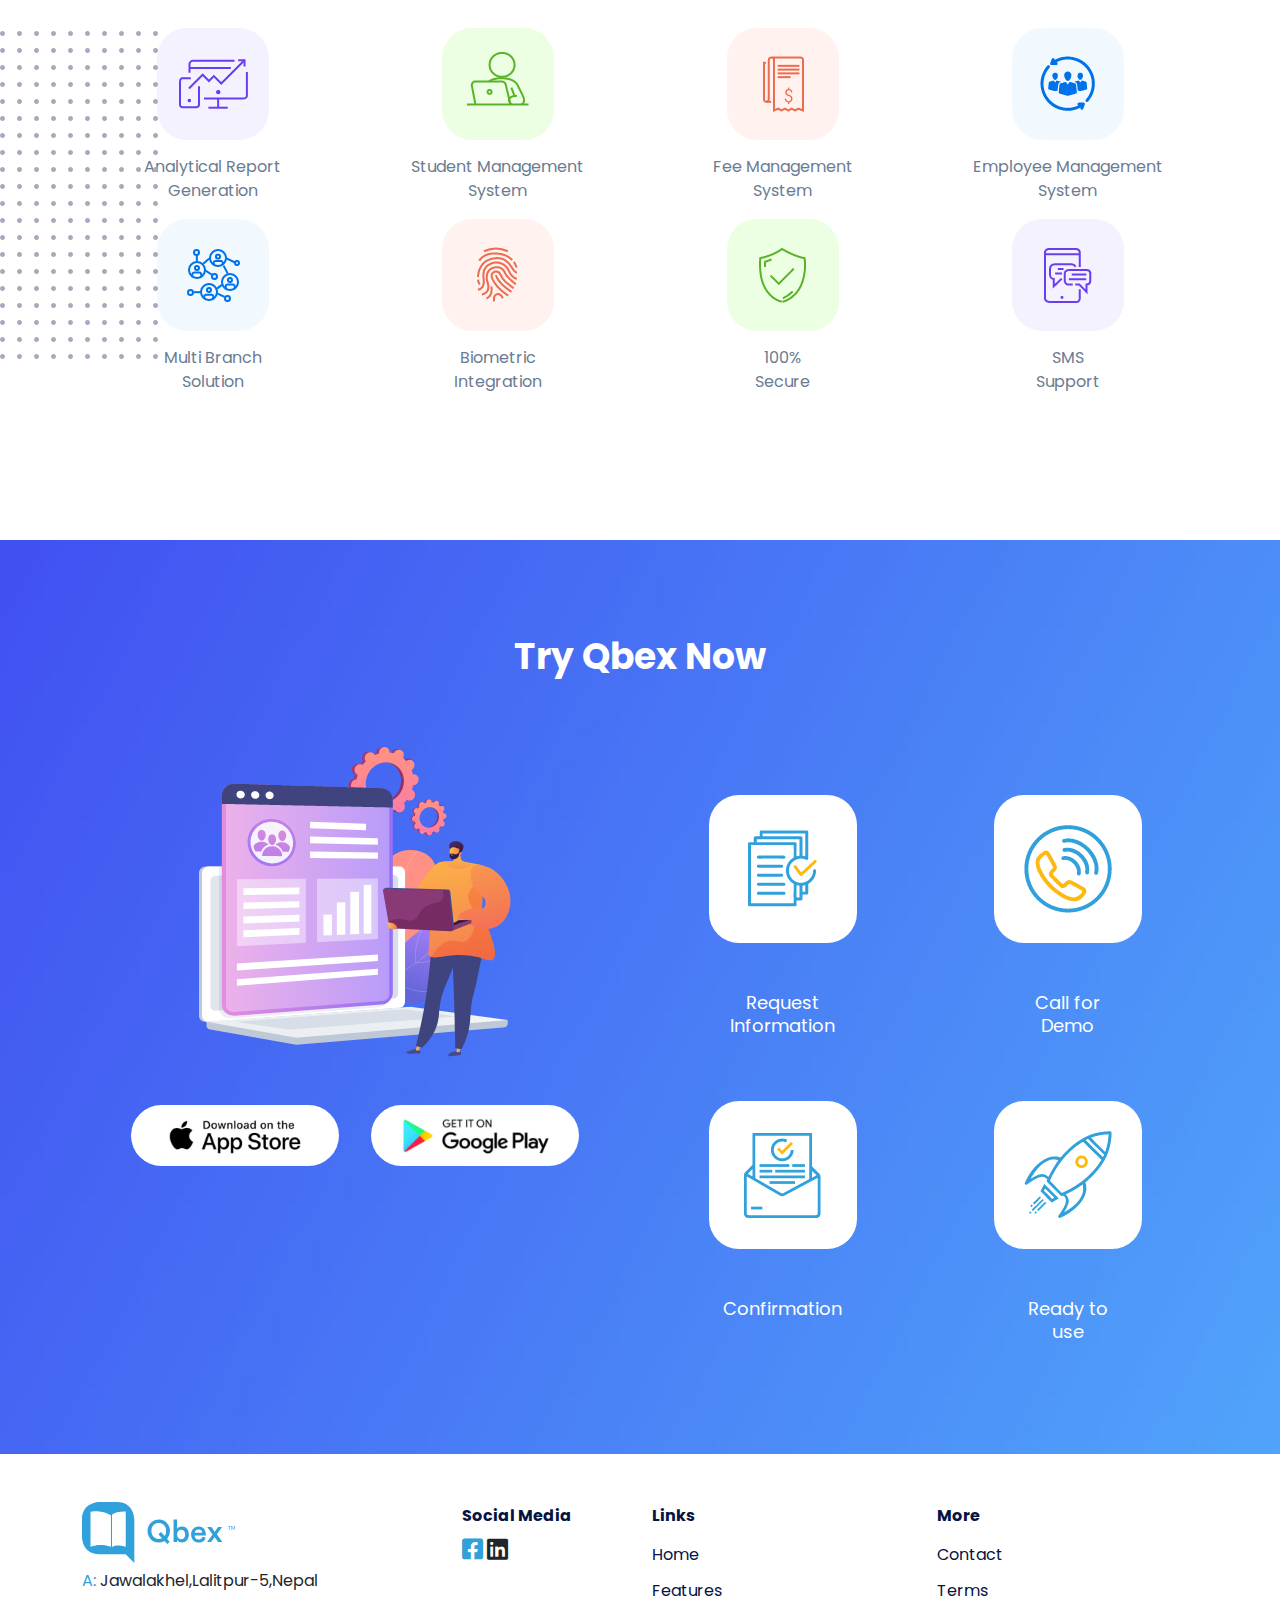
==== commit a4bedcfa: "match" ====
--- a/index.html
+++ b/index.html
@@ -163,7 +163,7 @@
             <div class="monials">
               <p>TESTIMONALS</p>
                <h3>Review from our Clients</h3>
-               <div class="row pt-5">
+               <div class="row pt-5 pb-5">
                  <div class="col-lg-6" data-aos="zoom-in"
                  data-aos-offset="300"
                  data-aos-easing="ease-in-sine">
@@ -207,9 +207,9 @@
          <!--mobile-->
        <section class="test d-block d-lg-none">
          <div class="container">
-           <div class="monials">
+           <div class="monials pb-5">
              <p>TESTIMONALS</p>
-             <h3>Review from our Clients</h3>
+             <h3 class="pb-3">Review from our Clients</h3>
              <div id="carouselExampleFade" class="carousel slide carousel-fade" data-bs-ride="carousel">
               <div class="carousel-inner">
                 <div class="carousel-item active">
@@ -279,7 +279,7 @@
           <h3>You will fall in love with our features</h3>  
         
         <div class="system">
-          <div class="rightimg d-none d-xxl-block d-lg-none d-md-block">
+          <div class="rightimg d-none d-xxl-block d-lg-none d-md-none">
             <img src="img/dot-rec.png" alt="">
           </div>
         <div class="container">
@@ -300,7 +300,7 @@
             </div>
           </div>  
             <!--2nd row-->
-    <div class="row flex-column-reverse flex-sm-row secr">
+    <div class="row flex-column-reverse flex-lg-row flex-md-colmun secr">
             <div class="col-12 col-lg-6">
               <div class="use">
                 <h3>Powerful Features For Your Institution</h3>
--- a/css/style.css
+++ b/css/style.css
@@ -273,7 +273,7 @@
   background-repeat: no-repeat;
   background-size: cover;
   width: 100%;
-  height: 900px;
+  height: auto;
   margin-bottom: 80px;
 }
 
--- a/css/responsive.css
+++ b/css/responsive.css
@@ -8,13 +8,17 @@
   .bg .font {
     position: absolute;
     left: 50%;
-    top: 42%;
+    top: 30%;
   }
   .bg .font img {
     width: 90%;
   }
   .firstr img, .secr img, .thirdr img {
     width: 80%;
+  }
+  .features .use {
+    text-align: left;
+    padding: 20px 0 0 20px;
   }
 }
 
@@ -34,9 +38,6 @@
   .description h3 {
     font-size: 34px;
   }
-  .test {
-    height: 700px;
-  }
   .emg img, .row1 img, .row2 img, .down-banner img {
     width: 100%;
   }
@@ -45,11 +46,8 @@
     padding-bottom: 75px !important;
   }
   .use h3 {
-    display: block;
+    display: block !important;
     font-size: 24px;
-  }
-  .use {
-    padding-left: 0px !important;
   }
   .navbar {
     width: 100%;
@@ -102,9 +100,6 @@
   .description h3 {
     font-size: 34px;
   }
-  .test {
-    height: 1200px !important;
-  }
   .emg img, .row1 img, .row2 img, .down-banner img {
     width: 100%;
   }
@@ -113,7 +108,7 @@
     padding-bottom: 75px !important;
   }
   .use h3 {
-    display: block;
+    display: block !important;
     font-size: 24px;
   }
   .use {
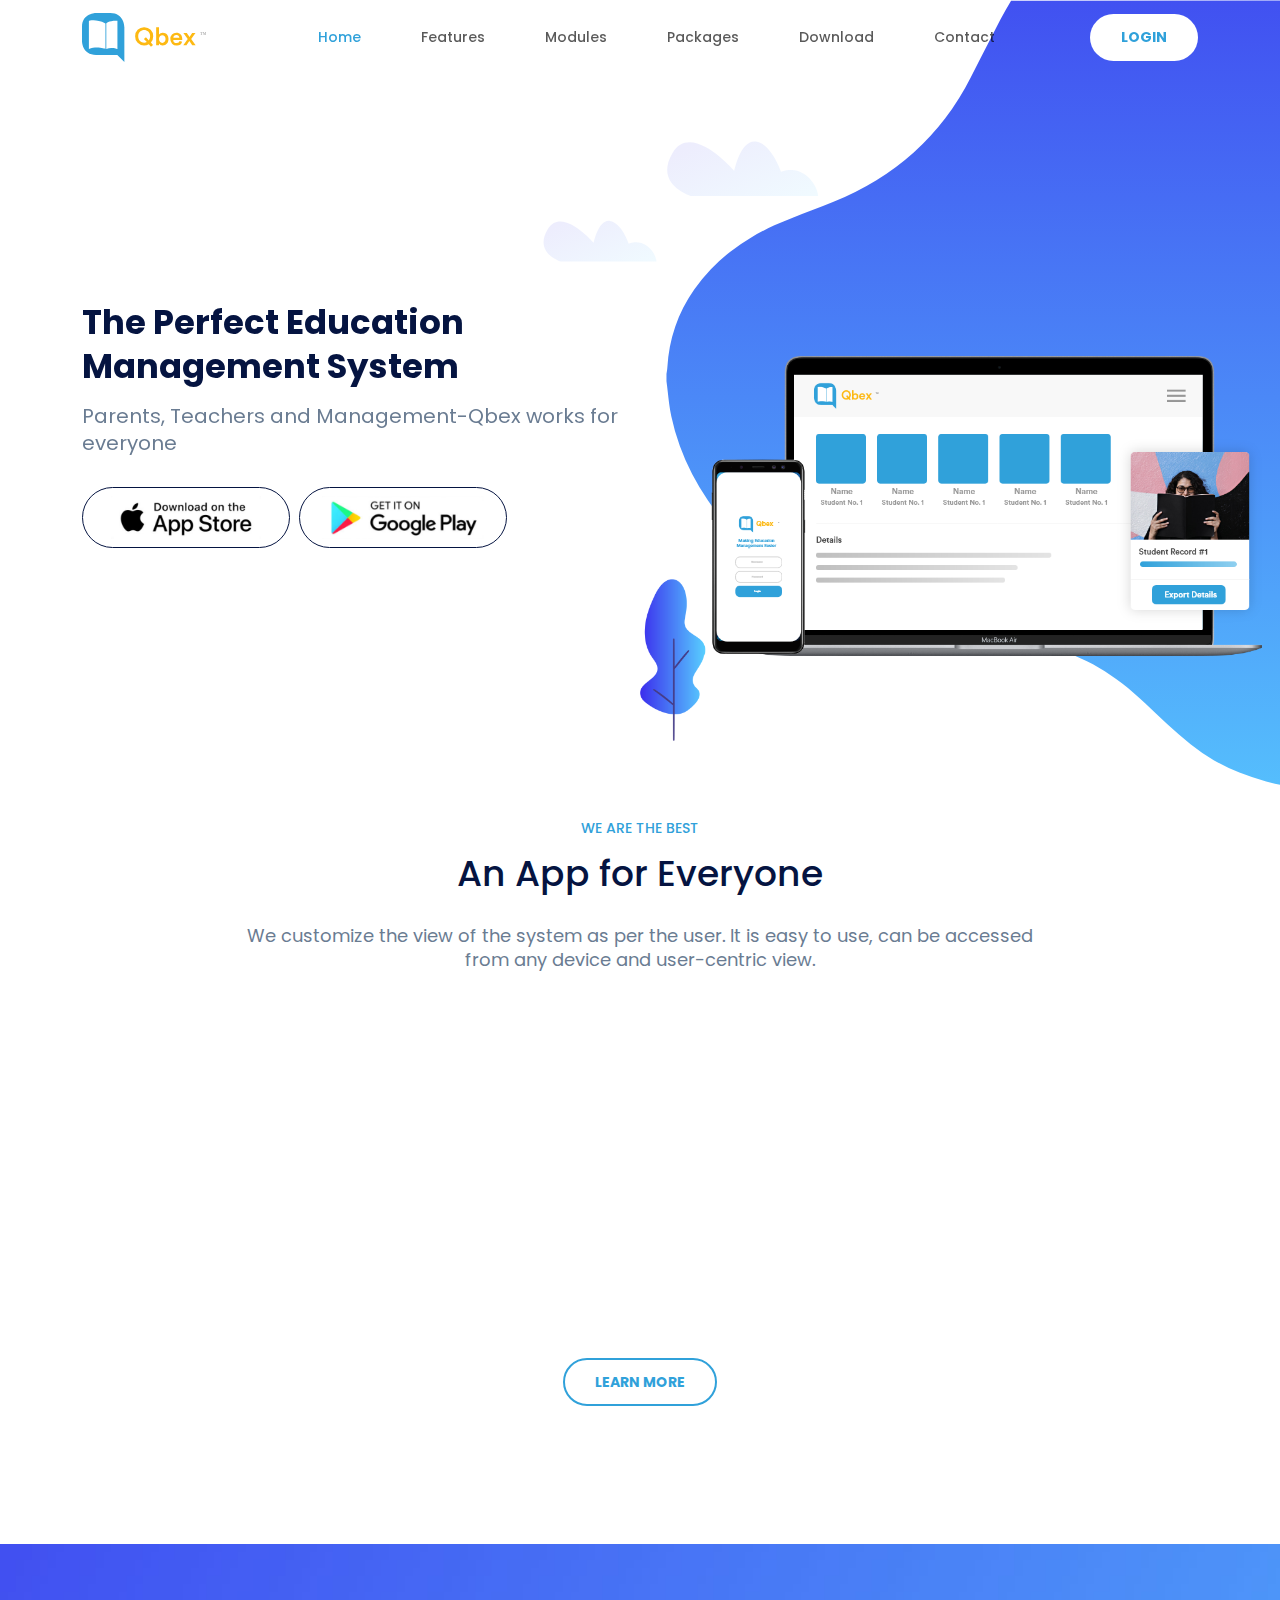
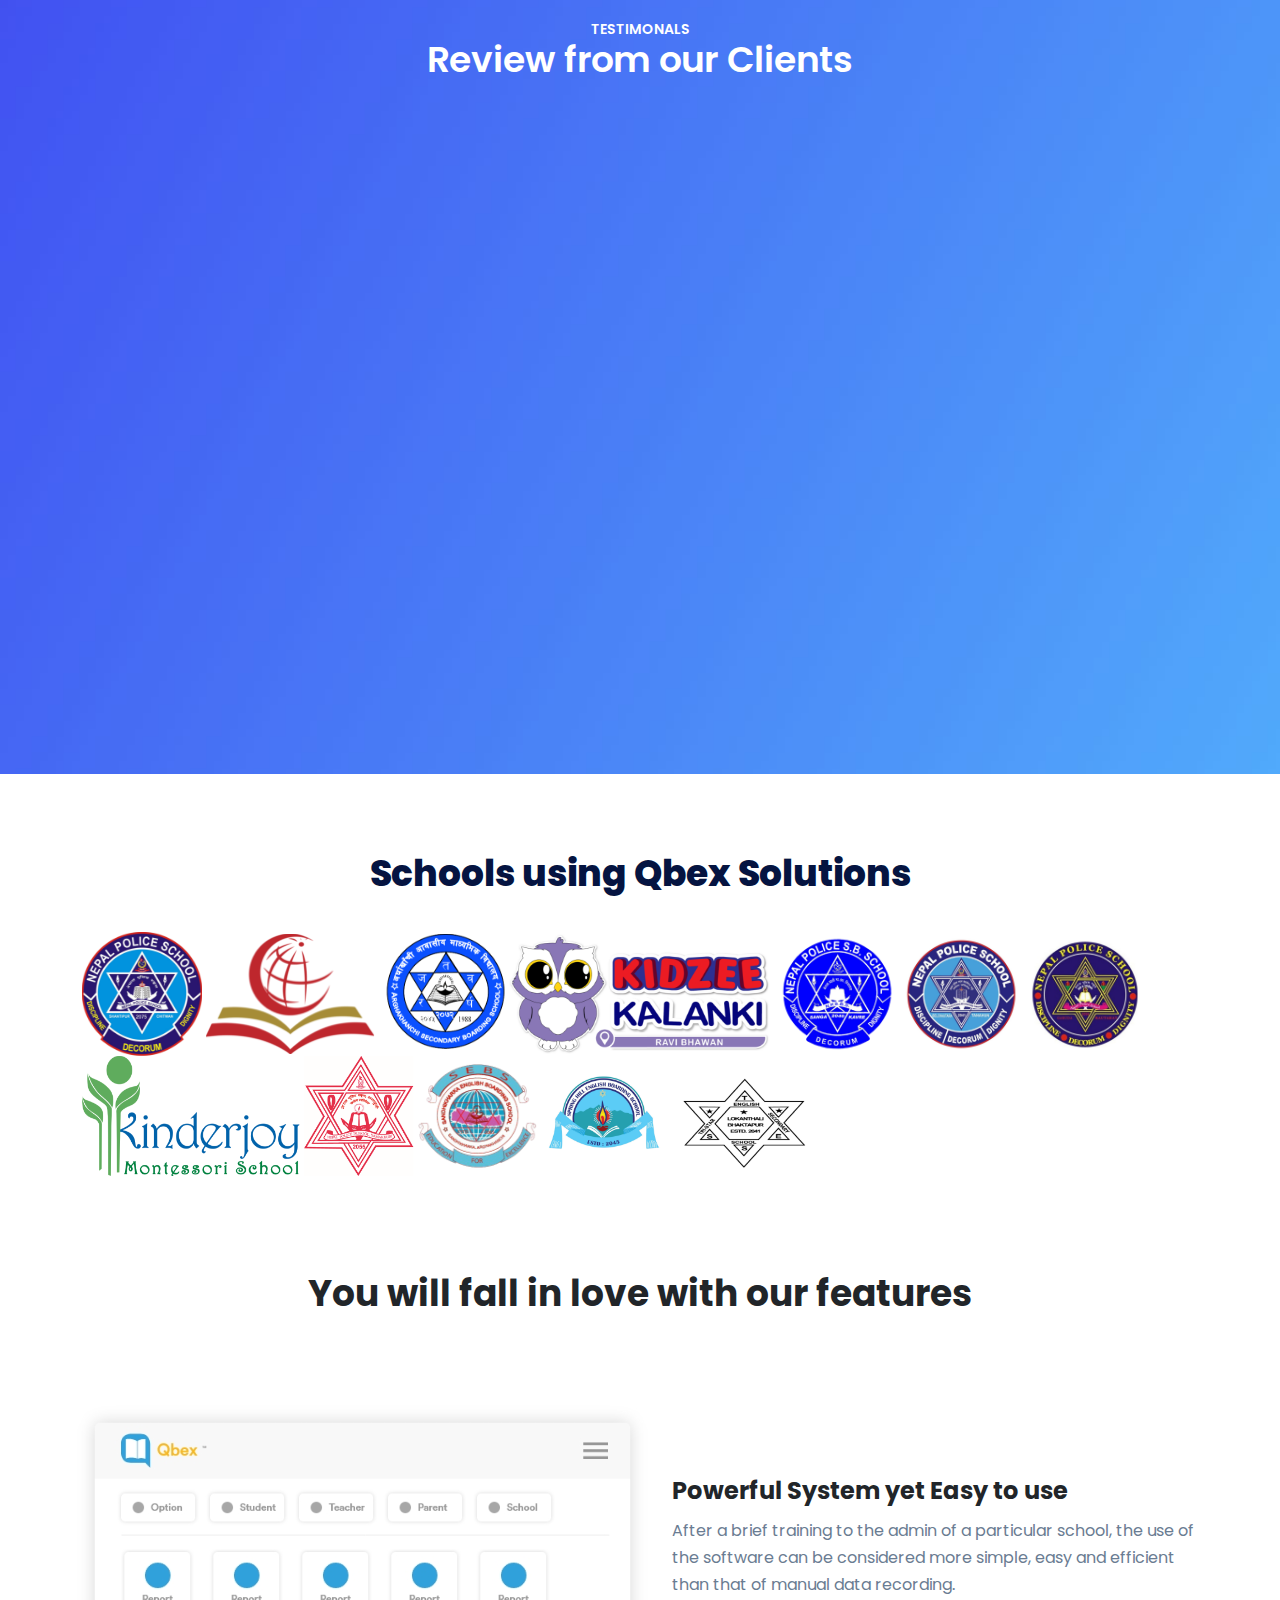
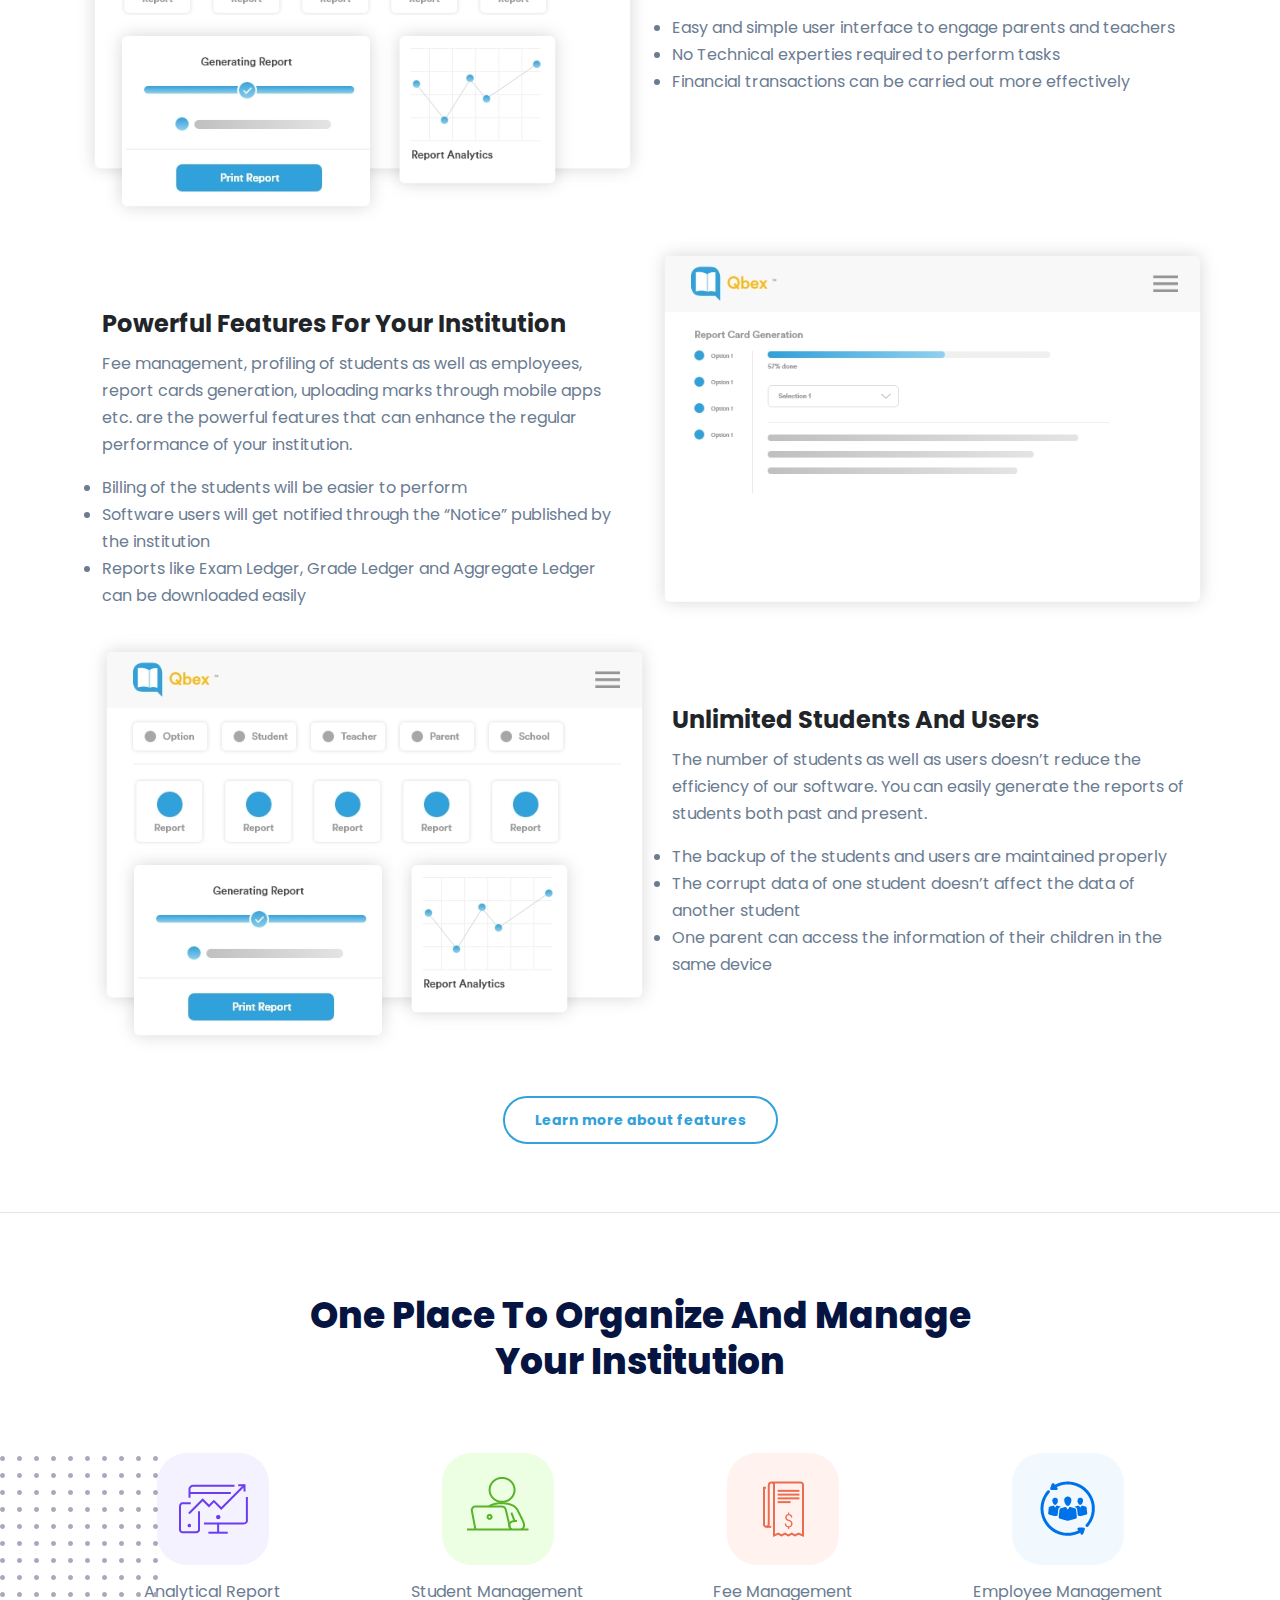
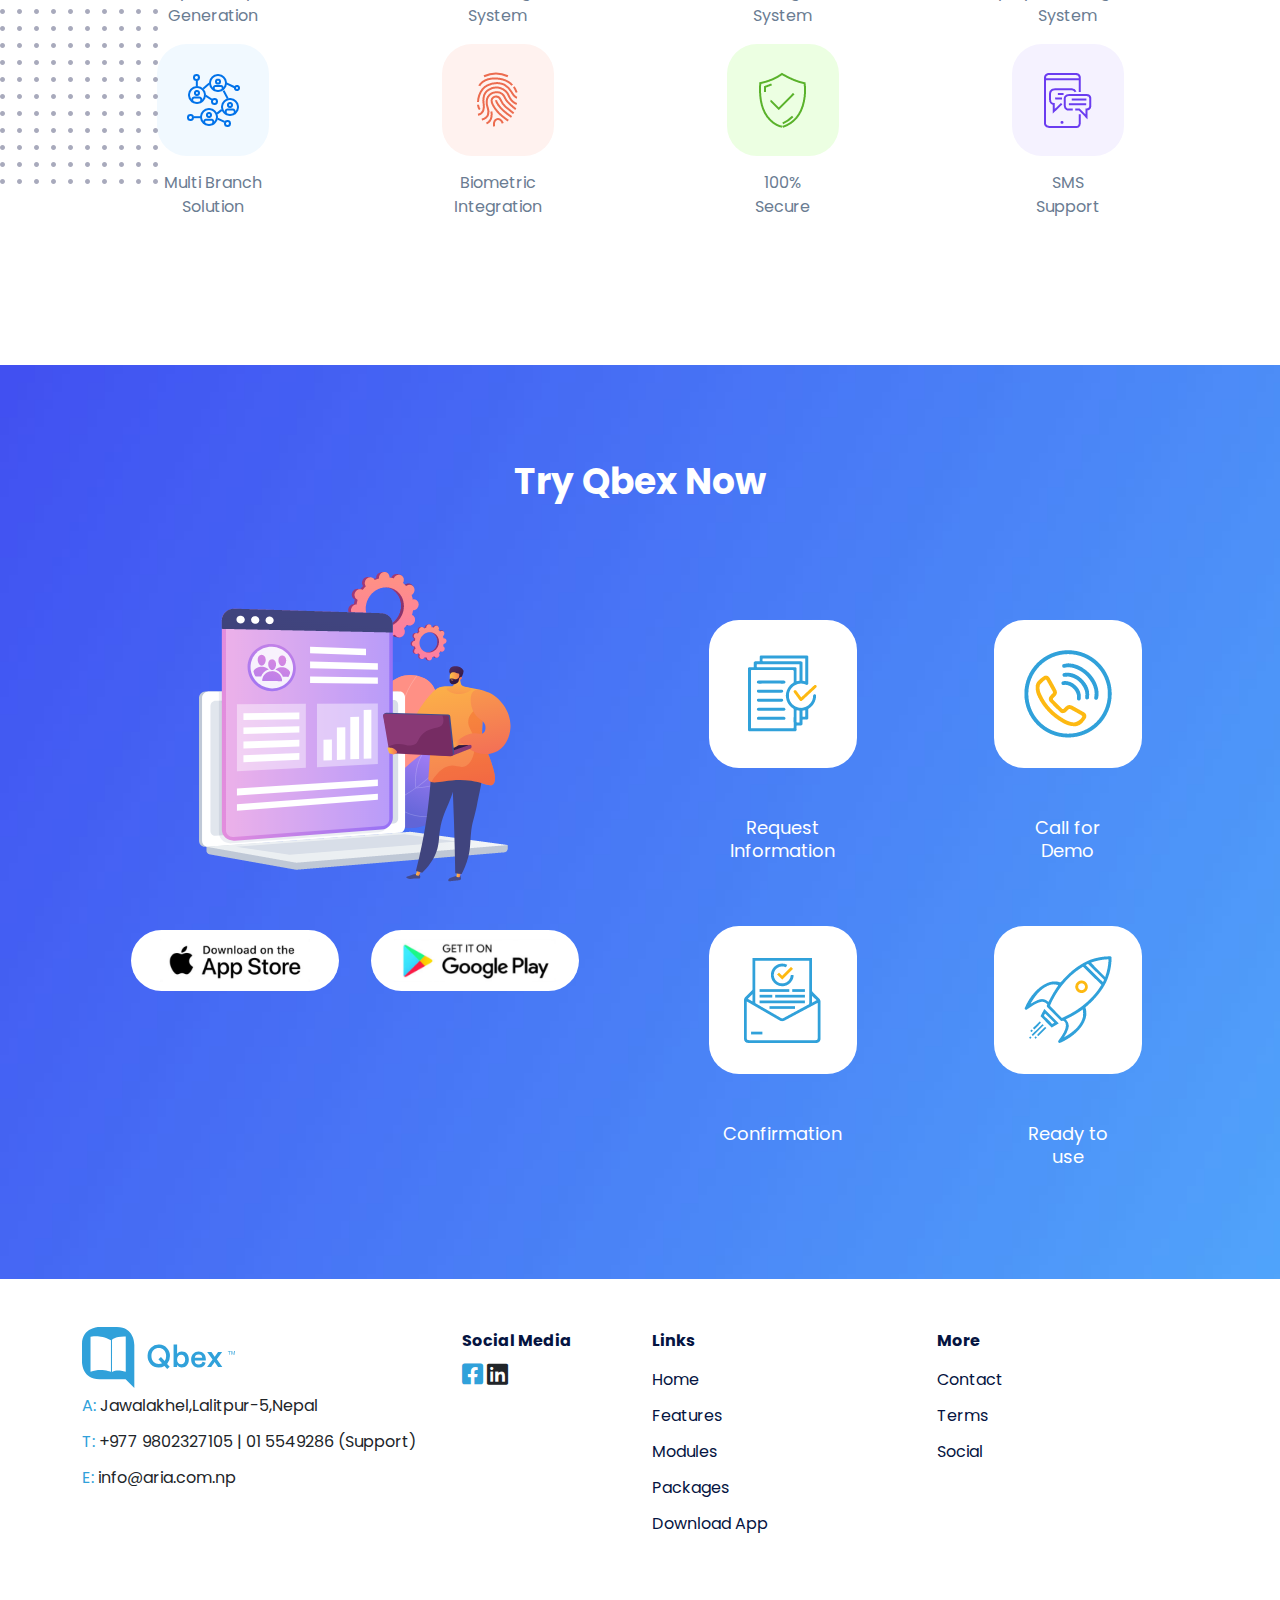
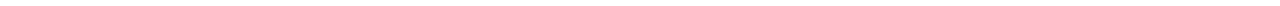
==== commit de6d58f5: "ori" ====
--- a/index.html
+++ b/index.html
@@ -140,8 +140,8 @@
                   </div>
                 </div>
                 <div class="col-lg-3  col-md-3 col-6" data-aos="fade-up"
-                data-aos-anchor-placement="center-bottom">
-                  <div class="card border-0" data-aos-duration="1400">
+                data-aos-anchor-placement="center-bottom"  data-aos-duration="1400">
+                  <div class="card border-0">
                     <img src="img/teachers.svg" class="card-img-top" alt="..." style="width: 145px;">
                     <div class="card-body">
                       <h3 class="card-heading mb-3">For Teachers </h3>
@@ -256,17 +256,19 @@
             <h3 class="text-center">Schools using Qbex Solutions</h3>
 
               <div class="owl-carousel owl-theme">
-       <img src="img/kidzee.png" alt="">
-            <img src="img/Kinderjoy.png" alt="">
-            <img src="img/Samakhusi.png" alt="">
-            <img src="img/Sandikharka.png" alt="">
-            <img src="img/nps sanga kavre.png" alt="">
-            <img src="img/nps tanahun.png" alt="">
-            <img src="img/npsGaruda.png" alt="">
-            <img src="img/Chitwan.jpg" alt="">
-            <img src="img/Chanakya Educators.png" alt="">
-            <img src="img/Springhill.jpg" alt="">
-            <img src="img/TriStar.png" alt="">
+    
+            <img src="img/school 1.png" alt="">
+            <img src="img/school2.png" alt="">
+            <img src="img/school3.png" alt="">
+            <img src="img/school4.png" alt="">
+            <img src="img/school6.png" alt="">
+            <img src="img/school7.png" alt="">
+            <img src="img/school8.png" alt="">
+            <img src="img/school5.png" alt="">
+            <img src="img/school9.png" alt="">
+            <img src="img/school10.png" alt="">
+            <img src="img/school11.png" alt="">
+            <img src="img/school12.png" alt="">
             
             </div>
             </div>
--- a/css/style.css
+++ b/css/style.css
@@ -194,14 +194,14 @@
 .p-bg .p-font {
   width: 100%;
   background-image: url("../img/mobile-banner.svg");
-  height: 55vh;
+  height: auto;
   background-size: cover;
   background-repeat: no-repeat;
   background-position: center;
 }
 
 .p-bg .p-font .laptop-font {
-  width: 300px;
+  width: 100%;
 }
 
 .p-bg .p-font .laptop-font img {
--- a/css/responsive.css
+++ b/css/responsive.css
@@ -1,17 +1,17 @@
 @media only screen and (max-width: 1024px) {
   .container {
-    max-width: 100%;
+    max-width: auto !important;
   }
   .bg-google-icon {
     display: none;
   }
-  .bg .font {
+  .font {
     position: absolute;
-    left: 50%;
-    top: 30%;
+    left: 55% !important;
+    top: 45% !important;
   }
   .bg .font img {
-    width: 90%;
+    width: 100%;
   }
   .firstr img, .secr img, .thirdr img {
     width: 80%;
@@ -20,9 +20,27 @@
     text-align: left;
     padding: 20px 0 0 20px;
   }
+  .pg2 img, .row1 img {
+    width: 100%;
+  }
+  header #navbarSupportedContent {
+    width: 100%;
+    background-color: var(--brand);
+    padding: 0;
+    text-align: center;
+  }
+  #navbarSupportedContent {
+    width: 100%;
+    background-color: none;
+    padding: 0;
+    text-align: center;
+  }
+  .prospectus .card {
+    margin-bottom: 40px;
+  }
 }
 
-@media only screen and (max-width: 780px) {
+@media only screen and (max-width: 768px) {
   .container {
     max-width: 100%;
   }
@@ -53,14 +71,7 @@
     width: 100%;
   }
   #navbarSupportedContent {
-    width: 100%;
-    background-color: none;
-    padding: 0;
-  }
-  header #navbarSupportedContent {
-    width: 100%;
-    background-color: var(--brand);
-    padding: 0;
+    background-color: white;
   }
   .pg2 {
     padding-top: 0;
@@ -79,8 +90,8 @@
   }
   .bg .font {
     position: absolute;
-    left: 12%;
-    top: 45%;
+    left: 15% !important;
+    top: 55% !important;
   }
   .bg .banner-content {
     padding-top: 250px;
